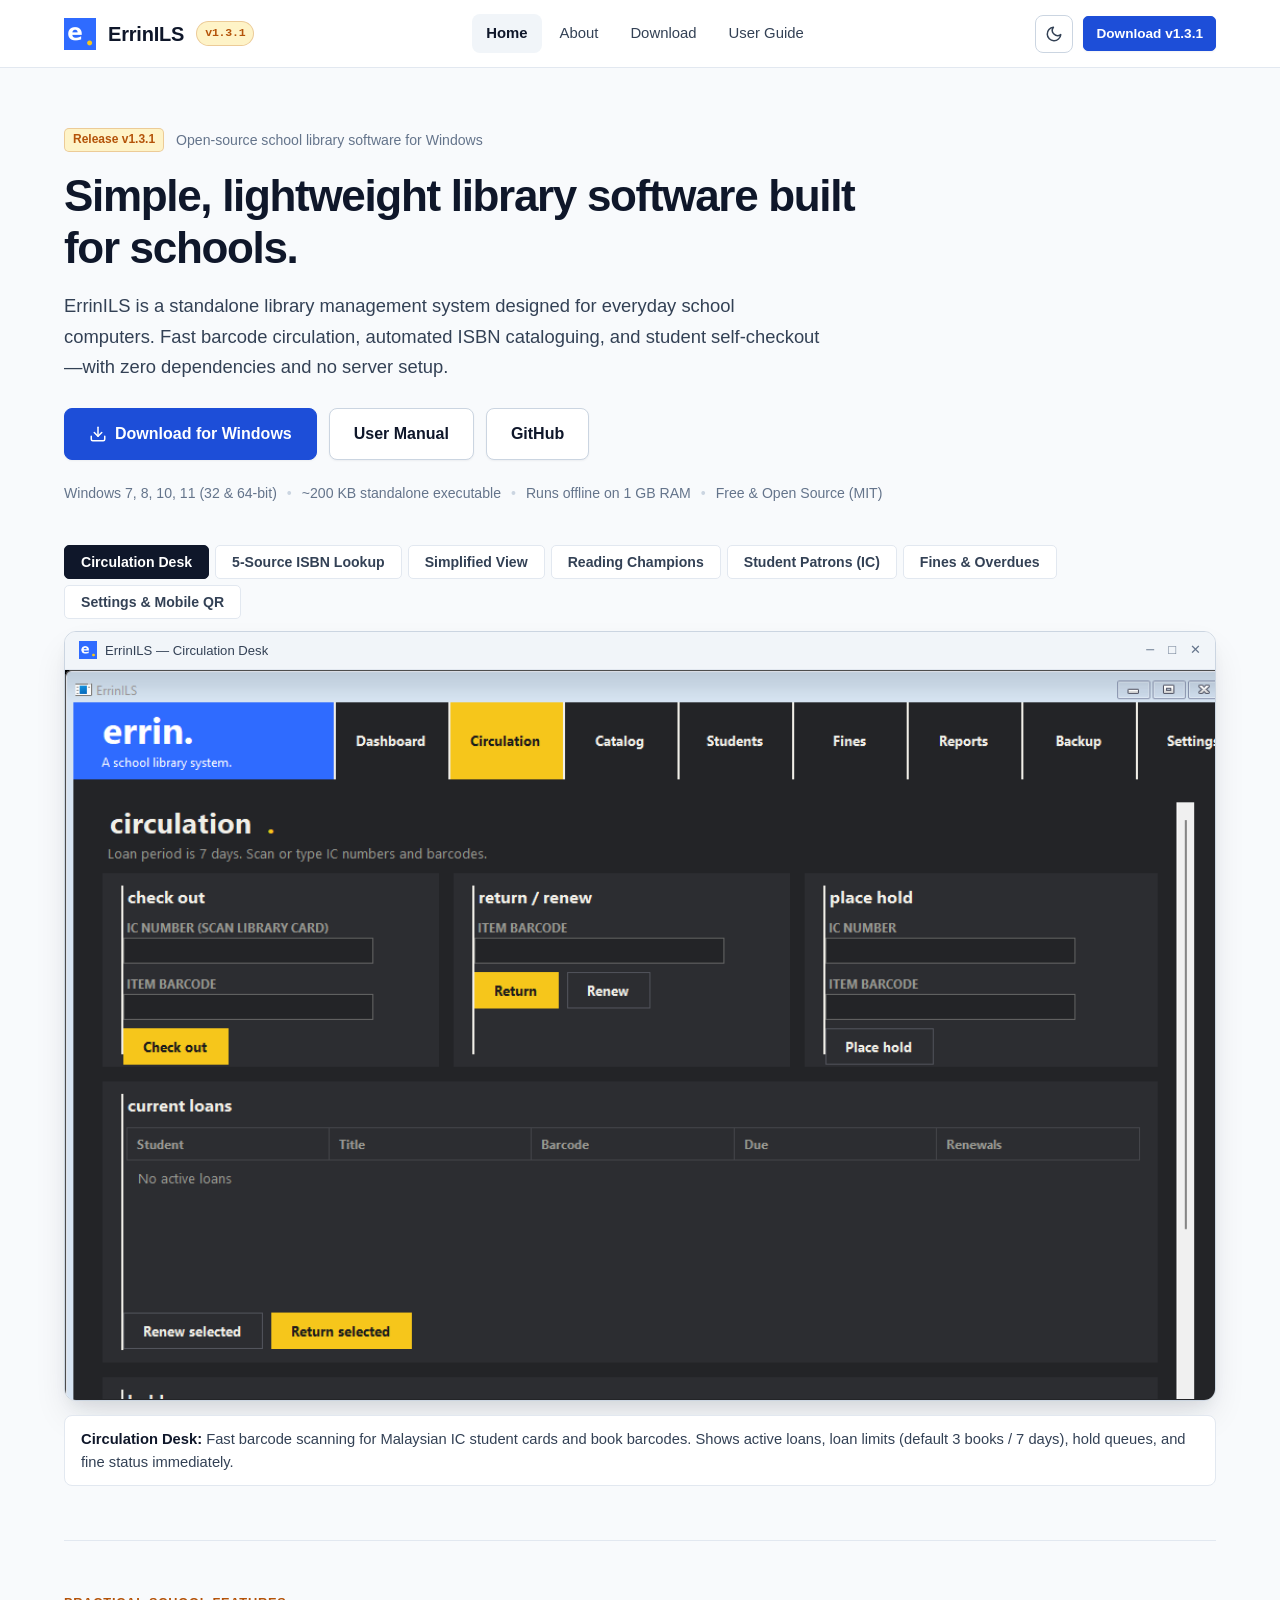
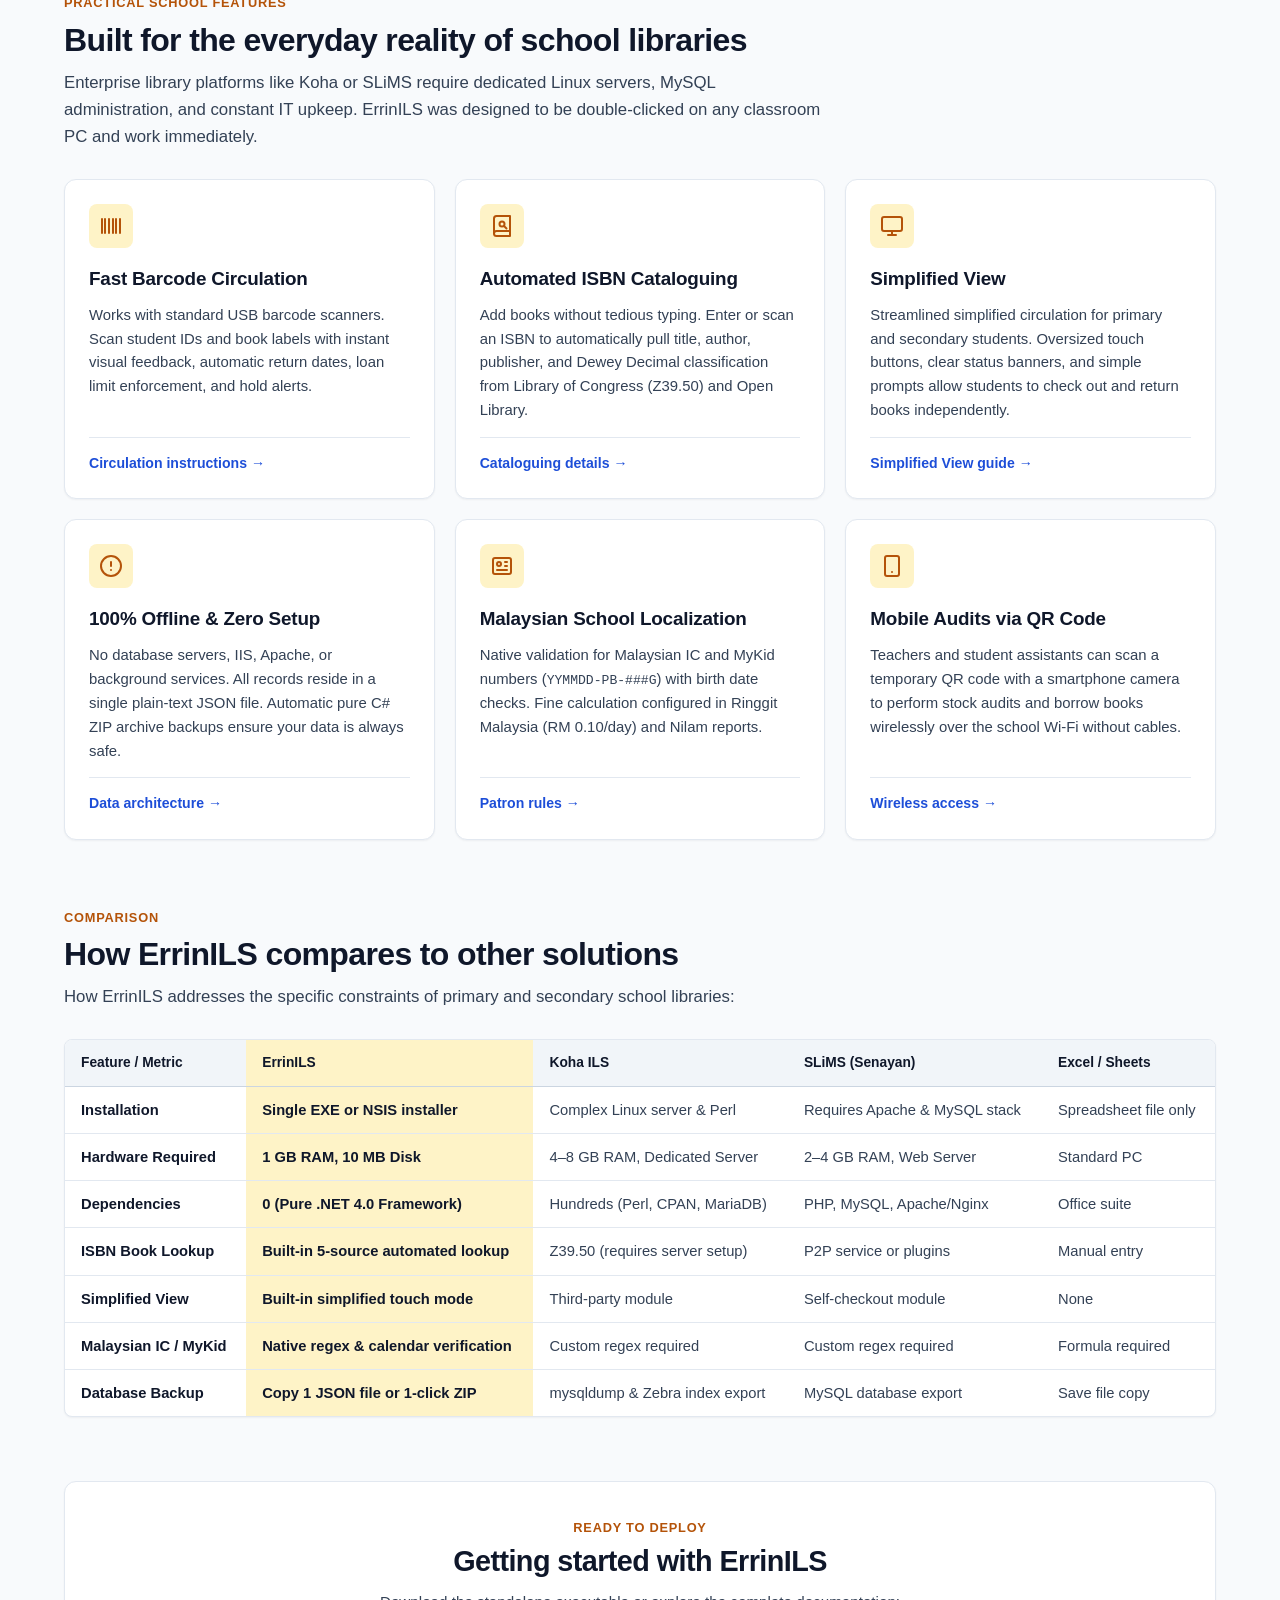
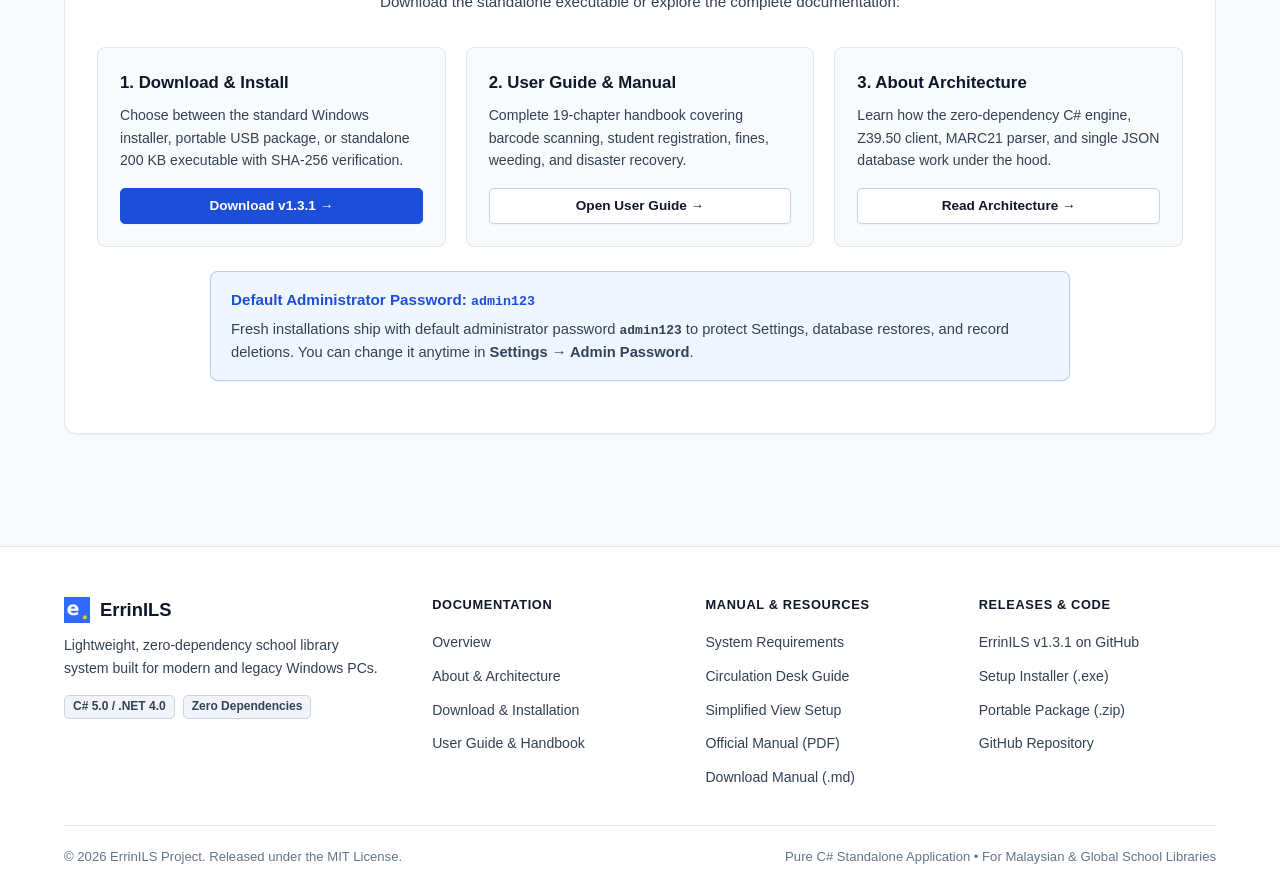
==== docs/index.html @ d239931b "fix: audit documentation inaccuracies, remove hallucinated shortcuts and audio, fix scanner navigati" ====
<!DOCTYPE html>
<html lang="en">

<head>
  <meta charset="UTF-8">
  <meta name="viewport" content="width=device-width, initial-scale=1.0">
  <title>ErrinILS - Lightweight School Library Management System for Windows</title>
  <meta name="description"
    content="Standalone, zero-dependency school library system (ILS) for Windows. Fast barcode circulation, automated 5-source ISBN cataloguing, Simplified View, and offline JSON database.">
  <link rel="icon" type="image/png" href="assets/icon.png">
  <link rel="stylesheet" href="styles.css">
  <script>
    (function () {
      var theme = localStorage.getItem('errin_theme');
      if (!theme) {
        theme = window.matchMedia && window.matchMedia('(prefers-color-scheme: dark)').matches ? 'dark' : 'light';
      }
      document.documentElement.setAttribute('data-theme', theme);
    })();
  </script>
</head>

<body>

  <!-- Site Header -->
  <header class="site-header">
    <div class="header-container">
      <a href="index.html" class="brand-link">
        <img src="assets/icon.png" alt="ErrinILS Logo" class="brand-icon">
        <span>ErrinILS</span>
        <span class="brand-badge">v1.3.1</span>
      </a>

      <button class="mobile-menu-btn" aria-label="Toggle navigation" aria-expanded="false">☰</button>

      <nav class="main-nav">
        <a href="index.html" class="nav-link active">Home</a>
        <a href="about.html" class="nav-link">About</a>
        <a href="download.html" class="nav-link">Download</a>
        <a href="guide.html" class="nav-link">User Guide</a>
      </nav>

      <div class="nav-actions">
        <button class="theme-toggle-btn" aria-label="Toggle theme" title="Toggle theme"></button>
        <a href="download.html" class="btn btn-primary btn-sm">Download v1.3.1</a>
      </div>
    </div>
  </header>

  <!-- Main Content Container -->
  <main class="page-container">

    <!-- Hero Section -->
    <section class="hero">
      <div class="hero-container">

        <div class="hero-badge-row">
          <span class="badge badge-gold">Release v1.3.1</span>
          <span class="hero-tagline">Open-source school library software for Windows</span>
        </div>

        <h1 class="hero-title">
          Simple, lightweight library software built for schools.
        </h1>

        <p class="hero-lead">
          ErrinILS is a standalone library management system designed for everyday school computers. Fast barcode
          circulation, automated ISBN cataloguing, and student self-checkout—with zero dependencies and no server setup.
        </p>

        <div class="hero-actions">
          <a href="download.html" class="btn btn-primary btn-lg">
            <svg width="18" height="18" viewBox="0 0 24 24" fill="none" stroke="currentColor" stroke-width="2"
              stroke-linecap="round" stroke-linejoin="round">
              <path d="M21 15v4a2 2 0 0 1-2 2H5a2 2 0 0 1-2-2v-4"></path>
              <polyline points="7 10 12 15 17 10"></polyline>
              <line x1="12" y1="15" x2="12" y2="3"></line>
            </svg>
            Download for Windows
          </a>
          <a href="guide.html" class="btn btn-secondary btn-lg">
            User Manual
          </a>
          <a href="https://github.com/RZSY/ErrinILS" class="btn btn-secondary btn-lg" target="_blank" rel="noopener">
            GitHub
          </a>
        </div>

        <div class="hero-specs-row">
          <span>Windows 7, 8, 10, 11 (32 &amp; 64-bit)</span>
          <span class="dot-sep">•</span>
          <span>~200 KB standalone executable</span>
          <span class="dot-sep">•</span>
          <span>Runs offline on 1 GB RAM</span>
          <span class="dot-sep">•</span>
          <span>Free &amp; Open Source (MIT)</span>
        </div>

        <!-- Real Application Showcase -->
        <div class="app-showcase">
          <div class="showcase-tabs" role="tablist">
            <button class="showcase-tab active" data-shot="circulation" role="tab" aria-selected="true">Circulation
              Desk</button>
            <button class="showcase-tab" data-shot="catalog" role="tab" aria-selected="false">5-Source ISBN
              Lookup</button>
            <button class="showcase-tab" data-shot="simple" role="tab" aria-selected="false">Simplified View</button>
            <button class="showcase-tab" data-shot="reports" role="tab" aria-selected="false">Reading Champions</button>
            <button class="showcase-tab" data-shot="students" role="tab" aria-selected="false">Student Patrons
              (IC)</button>
            <button class="showcase-tab" data-shot="fines" role="tab" aria-selected="false">Fines &amp;
              Overdues</button>
            <button class="showcase-tab" data-shot="settings" role="tab" aria-selected="false">Settings &amp; Mobile
              QR</button>
          </div>

          <div class="window-frame">
            <div class="window-titlebar">
              <div class="window-titlebar-left">
                <img src="assets/icon.png" alt="ErrinILS" class="window-app-icon">
                <span class="window-title-text" id="window-title-text">ErrinILS — Circulation Desk</span>
              </div>
              <div class="window-controls">
                <span class="win-btn win-min">─</span>
                <span class="win-btn win-max">□</span>
                <span class="win-btn win-close">✕</span>
              </div>
            </div>
            <div class="window-screen">
              <img src="assets/screenshot-circulation.png" alt="ErrinILS Circulation Screen" id="showcase-image"
                class="showcase-img">
            </div>
          </div>

          <div class="showcase-caption" id="showcase-caption">
            <strong>Circulation Desk:</strong> Fast barcode scanning for Malaysian IC student cards and book barcodes.
            Shows active loans, loan limits (default 3 books / 7 days), hold queues, and fine status immediately.
          </div>
        </div>

      </div>
    </section>

    <!-- Core Features Section -->
    <section class="section">
      <div class="section-header">
        <span class="section-eyebrow">Practical School Features</span>
        <h2 class="section-title">Built for the everyday reality of school libraries</h2>
        <p class="section-subtitle">
          Enterprise library platforms like Koha or SLiMS require dedicated Linux servers, MySQL administration, and
          constant IT upkeep. ErrinILS was designed to be double-clicked on any classroom PC and work immediately.
        </p>
      </div>

      <div class="grid-3">
        <!-- Feature 1 -->
        <div class="card">
          <div class="card-icon">
            <svg viewBox="0 0 24 24" fill="none" stroke="currentColor" stroke-width="2" stroke-linecap="round"
              stroke-linejoin="round">
              <path d="M3 5v14M6 5v14M10 5v14M14 5v14M17 5v14M21 5v14"></path>
            </svg>
          </div>
          <h3 class="card-title">Fast Barcode Circulation</h3>
          <p class="card-text">
            Works with standard USB barcode scanners. Scan student IDs and book labels with instant visual feedback,
            automatic return dates, loan limit enforcement, and hold alerts.
          </p>
          <div class="card-footer">
            <a href="guide.html#ch7" class="card-link">Circulation instructions →</a>
          </div>
        </div>

        <!-- Feature 2 -->
        <div class="card">
          <div class="card-icon">
            <svg viewBox="0 0 24 24" fill="none" stroke="currentColor" stroke-width="2" stroke-linecap="round"
              stroke-linejoin="round">
              <path d="M4 19.5A2.5 2.5 0 0 1 6.5 17H20"></path>
              <path d="M6.5 2H20v20H6.5A2.5 2.5 0 0 1 4 19.5v-15A2.5 2.5 0 0 1 6.5 2z"></path>
              <circle cx="12" cy="10" r="2.5"></circle>
              <line x1="14" y1="12" x2="16.5" y2="14.5"></line>
            </svg>
          </div>
          <h3 class="card-title">Automated ISBN Cataloguing</h3>
          <p class="card-text">
            Add books without tedious typing. Enter or scan an ISBN to automatically pull title, author, publisher, and
            Dewey Decimal classification from Library of Congress (Z39.50) and Open Library.
          </p>
          <div class="card-footer">
            <a href="about.html#catalog" class="card-link">Cataloguing details →</a>
          </div>
        </div>

        <!-- Feature 3 -->
        <div class="card">
          <div class="card-icon">
            <svg viewBox="0 0 24 24" fill="none" stroke="currentColor" stroke-width="2" stroke-linecap="round"
              stroke-linejoin="round">
              <rect x="2" y="3" width="20" height="14" rx="2" ry="2"></rect>
              <line x1="8" y1="21" x2="16" y2="21"></line>
              <line x1="12" y1="17" x2="12" y2="21"></line>
            </svg>
          </div>
          <h3 class="card-title">Simplified View</h3>
          <p class="card-text">
            Streamlined simplified circulation for primary and secondary students. Oversized touch buttons, clear status banners, and
            simple prompts allow students to check out and return books independently.
          </p>
          <div class="card-footer">
            <a href="guide.html#ch8" class="card-link">Simplified View guide →</a>
          </div>
        </div>

        <!-- Feature 4 -->
        <div class="card">
          <div class="card-icon">
            <svg viewBox="0 0 24 24" fill="none" stroke="currentColor" stroke-width="2" stroke-linecap="round"
              stroke-linejoin="round">
              <circle cx="12" cy="12" r="10"></circle>
              <line x1="12" y1="8" x2="12" y2="12"></line>
              <line x1="12" y1="16" x2="12.01" y2="16"></line>
            </svg>
          </div>
          <h3 class="card-title">100% Offline &amp; Zero Setup</h3>
          <p class="card-text">
            No database servers, IIS, Apache, or background services. All records reside in a single plain-text JSON
            file. Automatic pure C# ZIP archive backups ensure your data is always safe.
          </p>
          <div class="card-footer">
            <a href="about.html#persistence" class="card-link">Data architecture →</a>
          </div>
        </div>

        <!-- Feature 5 -->
        <div class="card">
          <div class="card-icon">
            <svg viewBox="0 0 24 24" fill="none" stroke="currentColor" stroke-width="2" stroke-linecap="round"
              stroke-linejoin="round">
              <rect x="3" y="4" width="18" height="16" rx="2"></rect>
              <circle cx="9" cy="10" r="2"></circle>
              <line x1="15" y1="8" x2="17" y2="8"></line>
              <line x1="15" y1="12" x2="17" y2="12"></line>
              <line x1="7" y1="16" x2="17" y2="16"></line>
            </svg>
          </div>
          <h3 class="card-title">Malaysian School Localization</h3>
          <p class="card-text">
            Native validation for Malaysian IC and MyKid numbers (<code>YYMMDD-PB-###G</code>) with birth date checks.
            Fine calculation configured in Ringgit Malaysia (RM 0.10/day) and Nilam reports.
          </p>
          <div class="card-footer">
            <a href="guide.html#ch10" class="card-link">Patron rules →</a>
          </div>
        </div>

        <!-- Feature 6 -->
        <div class="card">
          <div class="card-icon">
            <svg viewBox="0 0 24 24" fill="none" stroke="currentColor" stroke-width="2" stroke-linecap="round"
              stroke-linejoin="round">
              <rect x="5" y="2" width="14" height="20" rx="2" ry="2"></rect>
              <line x1="12" y1="18" x2="12.01" y2="18"></line>
            </svg>
          </div>
          <h3 class="card-title">Mobile Audits via QR Code</h3>
          <p class="card-text">
            Teachers and student assistants can scan a temporary QR code with a smartphone camera to perform stock
            audits and borrow books wirelessly over the school Wi-Fi without cables.
          </p>
          <div class="card-footer">
            <a href="about.html#remote" class="card-link">Wireless access →</a>
          </div>
        </div>
      </div>
    </section>

    <!-- Comparison Table Section -->
    <section class="section">
      <div class="section-header">
        <span class="section-eyebrow">Comparison</span>
        <h2 class="section-title">How ErrinILS compares to other solutions</h2>
        <p class="section-subtitle">
          How ErrinILS addresses the specific constraints of primary and secondary school libraries:
        </p>
      </div>

      <div class="table-container">
        <table class="data-table">
          <thead>
            <tr>
              <th>Feature / Metric</th>
              <th class="highlight">ErrinILS</th>
              <th>Koha ILS</th>
              <th>SLiMS (Senayan)</th>
              <th>Excel / Sheets</th>
            </tr>
          </thead>
          <tbody>
            <tr>
              <td><strong>Installation</strong></td>
              <td class="highlight">Single EXE or NSIS installer</td>
              <td>Complex Linux server &amp; Perl</td>
              <td>Requires Apache &amp; MySQL stack</td>
              <td>Spreadsheet file only</td>
            </tr>
            <tr>
              <td><strong>Hardware Required</strong></td>
              <td class="highlight">1 GB RAM, 10 MB Disk</td>
              <td>4–8 GB RAM, Dedicated Server</td>
              <td>2–4 GB RAM, Web Server</td>
              <td>Standard PC</td>
            </tr>
            <tr>
              <td><strong>Dependencies</strong></td>
              <td class="highlight">0 (Pure .NET 4.0 Framework)</td>
              <td>Hundreds (Perl, CPAN, MariaDB)</td>
              <td>PHP, MySQL, Apache/Nginx</td>
              <td>Office suite</td>
            </tr>
            <tr>
              <td><strong>ISBN Book Lookup</strong></td>
              <td class="highlight">Built-in 5-source automated lookup</td>
              <td>Z39.50 (requires server setup)</td>
              <td>P2P service or plugins</td>
              <td>Manual entry</td>
            </tr>
            <tr>
              <td><strong>Simplified View</strong></td>
              <td class="highlight">Built-in simplified touch mode</td>
              <td>Third-party module</td>
              <td>Self-checkout module</td>
              <td>None</td>
            </tr>
            <tr>
              <td><strong>Malaysian IC / MyKid</strong></td>
              <td class="highlight">Native regex &amp; calendar verification</td>
              <td>Custom regex required</td>
              <td>Custom regex required</td>
              <td>Formula required</td>
            </tr>
            <tr>
              <td><strong>Database Backup</strong></td>
              <td class="highlight">Copy 1 JSON file or 1-click ZIP</td>
              <td>mysqldump &amp; Zebra index export</td>
              <td>MySQL database export</td>
              <td>Save file copy</td>
            </tr>
          </tbody>
        </table>
      </div>
    </section>

    <!-- Getting Started Section -->
    <section class="section info-banner">
      <div style="text-align: center; max-width: 680px; margin: 0 auto 32px auto;">
        <span class="section-eyebrow">Ready to Deploy</span>
        <h2 class="section-title" style="font-size: 1.8rem;">Getting started with ErrinILS</h2>
        <p style="color: var(--text-muted); font-size: 0.95rem;">
          Download the standalone executable or explore the complete documentation:
        </p>
      </div>

      <div class="grid-3">
        <div
          style="background-color: var(--bg-primary); border: 1px solid var(--border-subtle); border-radius: var(--radius-md); padding: 22px;">
          <h4 style="color: var(--text-main); font-size: 1.05rem; margin-bottom: 8px;">1. Download &amp; Install</h4>
          <p style="color: var(--text-muted); font-size: 0.88rem; margin-bottom: 16px;">
            Choose between the standard Windows installer, portable USB package, or standalone 200 KB executable with
            SHA-256 verification.
          </p>
          <a href="download.html" class="btn btn-primary btn-sm" style="width: 100%;">Download v1.3.1 →</a>
        </div>

        <div
          style="background-color: var(--bg-primary); border: 1px solid var(--border-subtle); border-radius: var(--radius-md); padding: 22px;">
          <h4 style="color: var(--text-main); font-size: 1.05rem; margin-bottom: 8px;">2. User Guide &amp; Manual</h4>
          <p style="color: var(--text-muted); font-size: 0.88rem; margin-bottom: 16px;">
            Complete 19-chapter handbook covering barcode scanning, student registration, fines, weeding, and disaster
            recovery.
          </p>
          <a href="guide.html" class="btn btn-secondary btn-sm" style="width: 100%;">Open User Guide →</a>
        </div>

        <div
          style="background-color: var(--bg-primary); border: 1px solid var(--border-subtle); border-radius: var(--radius-md); padding: 22px;">
          <h4 style="color: var(--text-main); font-size: 1.05rem; margin-bottom: 8px;">3. About Architecture</h4>
          <p style="color: var(--text-muted); font-size: 0.88rem; margin-bottom: 16px;">
            Learn how the zero-dependency C# engine, Z39.50 client, MARC21 parser, and single JSON database work under
            the hood.
          </p>
          <a href="about.html" class="btn btn-secondary btn-sm" style="width: 100%;">Read Architecture →</a>
        </div>
      </div>

      <div class="callout callout-note"
        style="margin-top: 24px; max-width: 860px; margin-left: auto; margin-right: auto; text-align: left;">
        <div class="callout-header">
          <span>Default Administrator Password: <code>admin123</code></span>
        </div>
        <p>
          Fresh installations ship with default administrator password <strong><code>admin123</code></strong> to protect
          Settings, database restores, and record deletions. You can change it anytime in <strong>Settings → Admin
            Password</strong>.
        </p>
      </div>
    </section>

  </main>

  <!-- Site Footer -->
  <footer class="site-footer">
    <div class="footer-container">
      <div class="footer-top">
        <div>
          <div class="footer-brand-title">
            <img src="assets/icon.png" alt="ErrinILS Icon" style="width: 26px; height: 26px;">
            <span>ErrinILS</span>
          </div>
          <p class="footer-brand-desc">
            Lightweight, zero-dependency school library system built for modern and legacy Windows PCs.
          </p>
          <div class="footer-badges">
            <span class="badge badge-subtle">C# 5.0 / .NET 4.0</span>
            <span class="badge badge-subtle">Zero Dependencies</span>
          </div>
        </div>

        <div>
          <div class="footer-col-title">Documentation</div>
          <ul class="footer-links">
            <li><a href="index.html">Overview</a></li>
            <li><a href="about.html">About &amp; Architecture</a></li>
            <li><a href="download.html">Download &amp; Installation</a></li>
            <li><a href="guide.html">User Guide &amp; Handbook</a></li>
          </ul>
        </div>

        <div>
          <div class="footer-col-title">Manual &amp; Resources</div>
          <ul class="footer-links">
            <li><a href="download.html#requirements">System Requirements</a></li>
            <li><a href="guide.html#ch7">Circulation Desk Guide</a></li>
            <li><a href="guide.html#ch8">Simplified View Setup</a></li>
            <li><a href="assets/ErrinILS-User-Guide.pdf" download="ErrinILS-User-Guide-v1.3.1.pdf">Official Manual
                (PDF)</a></li>
            <li><a href="assets/ErrinILS-User-Guide.md" download>Download Manual (.md)</a></li>
          </ul>
        </div>

        <div>
          <div class="footer-col-title">Releases &amp; Code</div>
          <ul class="footer-links">
            <li><a href="https://github.com/RZSY/ErrinILS/releases/tag/v1.3.1" target="_blank" rel="noopener">ErrinILS
                v1.3.1 on GitHub</a></li>
            <li><a href="https://github.com/RZSY/ErrinILS/releases/download/v1.3.1/ErrinILS-Setup-1.3.1.exe">Setup
                Installer (.exe)</a></li>
            <li><a href="https://github.com/RZSY/ErrinILS/releases/download/v1.3.1/ErrinILS-Windows.zip">Portable
                Package (.zip)</a></li>
            <li><a href="https://github.com/RZSY/ErrinILS" target="_blank" rel="noopener">GitHub Repository</a></li>
          </ul>
        </div>
      </div>

      <div class="footer-bottom">
        <div>&copy; 2026 ErrinILS Project. Released under the MIT License.</div>
        <div style="font-size: 0.82rem; color: var(--text-dim);">
          Pure C# Standalone Application • For Malaysian &amp; Global School Libraries
        </div>
      </div>
    </div>
  </footer>

  <script src="script.js"></script>
</body>

</html>
---- docs/styles.css ----
/* ===================================================================
   ErrinILS - Universal Stylesheet
   Designed for clarity, legibility, and honest software presentation.
   Supports crisp Light mode (default) and refined Dark mode.
   =================================================================== */

:root, [data-theme="light"] {
  --bg-primary: #f8fafc;
  --bg-surface: #ffffff;
  --bg-surface-elevated: #f1f5f9;
  --bg-surface-hover: #e2e8f0;
  --border-subtle: #e2e8f0;
  --border-strong: #cbd5e1;
  --border-accent: #b45309;

  --accent-gold: #b45309;
  --accent-gold-hover: #92400e;
  --accent-gold-dim: #fef3c7;
  --accent-blue: #1d4ed8;
  --accent-blue-hover: #1e40af;
  --accent-blue-dim: #eff6ff;
  --accent-green: #047857;
  --accent-green-dim: #ecfdf5;
  --accent-red: #b91c1c;
  --accent-red-dim: #fef2f2;

  --text-main: #0f172a;
  --text-muted: #334155;
  --text-dim: #64748b;
  --text-inverted: #ffffff;

  --font-sans: -apple-system, BlinkMacSystemFont, "Segoe UI", Roboto, "Helvetica Neue", Arial, sans-serif;
  --font-mono: "Cascadia Code", "Fira Code", Consolas, "Courier New", monospace;

  --max-width: 1200px;
  --header-height: 68px;

  --radius-xs: 3px;
  --radius-sm: 5px;
  --radius-md: 8px;
  --radius-lg: 12px;
  --radius-full: 9999px;

  --shadow-sm: 0 1px 2px 0 rgba(15, 23, 42, 0.05);
  --shadow-md: 0 4px 6px -1px rgba(15, 23, 42, 0.07), 0 2px 4px -2px rgba(15, 23, 42, 0.05);
  --shadow-lg: 0 10px 15px -3px rgba(15, 23, 42, 0.08), 0 4px 6px -4px rgba(15, 23, 42, 0.04);
  --shadow-window: 0 18px 36px -6px rgba(15, 23, 42, 0.12), 0 8px 16px -6px rgba(15, 23, 42, 0.08);

  --header-bg: rgba(255, 255, 255, 0.92);
}

[data-theme="dark"] {
  --bg-primary: #0b0f17;
  --bg-surface: #131b26;
  --bg-surface-elevated: #1a2433;
  --bg-surface-hover: #222f42;
  --border-subtle: #202b3b;
  --border-strong: #33435c;
  --border-accent: #f59e0b;

  --accent-gold: #f59e0b;
  --accent-gold-hover: #fbbf24;
  --accent-gold-dim: rgba(245, 158, 11, 0.14);
  --accent-blue: #3b82f6;
  --accent-blue-hover: #60a5fa;
  --accent-blue-dim: rgba(59, 130, 246, 0.14);
  --accent-green: #10b981;
  --accent-green-dim: rgba(16, 185, 129, 0.14);
  --accent-red: #ef4444;
  --accent-red-dim: rgba(239, 68, 68, 0.14);

  --text-main: #f1f5f9;
  --text-muted: #94a3b8;
  --text-dim: #64748b;
  --text-inverted: #0b0f17;

  --shadow-sm: 0 1px 2px 0 rgba(0, 0, 0, 0.4);
  --shadow-md: 0 4px 6px -1px rgba(0, 0, 0, 0.45);
  --shadow-lg: 0 10px 15px -3px rgba(0, 0, 0, 0.55);
  --shadow-window: 0 20px 40px -10px rgba(0, 0, 0, 0.7);

  --header-bg: rgba(19, 27, 38, 0.92);
}

*, *::before, *::after {
  box-sizing: border-box;
  margin: 0;
  padding: 0;
}

html {
  font-size: 16px;
  scroll-behavior: smooth;
  background-color: var(--bg-primary);
  color: var(--text-main);
  font-family: var(--font-sans);
  line-height: 1.6;
  -webkit-font-smoothing: antialiased;
  -moz-osx-font-smoothing: grayscale;
}

body {
  min-height: 100vh;
  display: flex;
  flex-direction: column;
  background-color: var(--bg-primary);
  color: var(--text-main);
  overflow-x: hidden;
  transition: background-color 0.2s ease, color 0.2s ease;
}

a {
  color: var(--accent-blue);
  text-decoration: none;
  transition: color 0.15s ease;
}

a:hover {
  color: var(--accent-blue-hover);
  text-decoration: underline;
}

img {
  max-width: 100%;
  height: auto;
  display: block;
}

code, pre {
  font-family: var(--font-mono);
  font-size: 0.88em;
}

/* -------------------------------------------------------------------
   Site Header & Navigation
   ------------------------------------------------------------------- */
.site-header {
  position: sticky;
  top: 0;
  z-index: 1000;
  height: var(--header-height);
  background-color: var(--header-bg);
  backdrop-filter: blur(10px);
  -webkit-backdrop-filter: blur(10px);
  border-bottom: 1px solid var(--border-subtle);
  transition: background-color 0.2s ease, border-color 0.2s ease;
}

.header-container {
  max-width: var(--max-width);
  height: 100%;
  margin: 0 auto;
  padding: 0 24px;
  display: flex;
  align-items: center;
  justify-content: space-between;
}

.brand-link {
  display: flex;
  align-items: center;
  gap: 12px;
  color: var(--text-main);
  font-weight: 700;
  font-size: 1.25rem;
  letter-spacing: -0.01em;
  text-decoration: none;
}
.brand-link:hover {
  text-decoration: none;
  color: var(--text-main);
}

.brand-icon {
  width: 32px;
  height: 32px;
  object-fit: contain;
}

.brand-badge {
  font-size: 0.72rem;
  font-family: var(--font-mono);
  font-weight: 600;
  background-color: var(--accent-gold-dim);
  color: var(--accent-gold);
  border: 1px solid rgba(180, 83, 9, 0.25);
  padding: 2px 8px;
  border-radius: var(--radius-full);
}

[data-theme="dark"] .brand-badge {
  border-color: rgba(245, 158, 11, 0.35);
}

.main-nav {
  display: flex;
  align-items: center;
  gap: 4px;
}

.nav-link {
  color: var(--text-muted);
  font-size: 0.93rem;
  font-weight: 500;
  padding: 8px 14px;
  border-radius: var(--radius-md);
  transition: all 0.15s ease;
  text-decoration: none;
}

.nav-link:hover {
  color: var(--text-main);
  background-color: var(--bg-surface-elevated);
  text-decoration: none;
}

.nav-link.active {
  color: var(--text-main);
  background-color: var(--bg-surface-elevated);
  font-weight: 600;
}

.nav-actions {
  display: flex;
  align-items: center;
  gap: 10px;
}

/* Theme Toggle Button */
.theme-toggle-btn {
  display: inline-flex;
  align-items: center;
  justify-content: center;
  width: 38px;
  height: 38px;
  border-radius: var(--radius-md);
  background-color: var(--bg-surface);
  border: 1px solid var(--border-strong);
  color: var(--text-muted);
  cursor: pointer;
  transition: all 0.15s ease;
}

.theme-toggle-btn:hover {
  color: var(--text-main);
  background-color: var(--bg-surface-elevated);
  border-color: var(--text-muted);
}

.mobile-menu-btn {
  display: none;
  background: var(--bg-surface);
  border: 1px solid var(--border-strong);
  border-radius: var(--radius-md);
  color: var(--text-main);
  padding: 6px 12px;
  font-size: 1.2rem;
  cursor: pointer;
}

/* -------------------------------------------------------------------
   Buttons & Badges
   ------------------------------------------------------------------- */
.btn {
  display: inline-flex;
  align-items: center;
  justify-content: center;
  gap: 8px;
  padding: 9px 18px;
  font-size: 0.93rem;
  font-weight: 600;
  cursor: pointer;
  border-radius: var(--radius-md);
  border: 1px solid transparent;
  text-decoration: none;
  transition: all 0.15s ease;
  white-space: nowrap;
  font-family: inherit;
}

.btn:active {
  transform: translateY(1px);
}

.btn-primary {
  background-color: var(--accent-blue);
  color: #ffffff;
  border-color: var(--accent-blue);
  box-shadow: var(--shadow-sm);
}

.btn-primary:hover {
  background-color: var(--accent-blue-hover);
  border-color: var(--accent-blue-hover);
  color: #ffffff;
  text-decoration: none;
  box-shadow: var(--shadow-md);
}

.btn-secondary {
  background-color: var(--bg-surface);
  color: var(--text-main);
  border-color: var(--border-strong);
  box-shadow: var(--shadow-sm);
}

.btn-secondary:hover {
  background-color: var(--bg-surface-elevated);
  color: var(--text-main);
  border-color: var(--text-muted);
  text-decoration: none;
}

.btn-gold {
  background-color: var(--accent-gold);
  color: #ffffff;
  border-color: var(--accent-gold);
}
.btn-gold:hover {
  background-color: var(--accent-gold-hover);
  border-color: var(--accent-gold-hover);
  color: #ffffff;
  text-decoration: none;
}

.btn-blue {
  background-color: var(--accent-blue);
  color: #ffffff;
  border-color: var(--accent-blue);
}
.btn-blue:hover {
  background-color: var(--accent-blue-hover);
  border-color: var(--accent-blue-hover);
  color: #ffffff;
  text-decoration: none;
}

.btn-sm {
  padding: 6px 12px;
  font-size: 0.85rem;
  border-radius: var(--radius-sm);
}

.btn-lg {
  padding: 12px 24px;
  font-size: 1rem;
  border-radius: var(--radius-md);
}

.badge {
  display: inline-flex;
  align-items: center;
  gap: 4px;
  padding: 3px 8px;
  font-size: 0.75rem;
  font-weight: 600;
  border-radius: var(--radius-sm);
  background-color: var(--bg-surface-elevated);
  color: var(--text-muted);
  border: 1px solid var(--border-subtle);
  line-height: 1.3;
}

.badge-gold {
  background-color: var(--accent-gold-dim);
  border-color: rgba(180, 83, 9, 0.25);
  color: var(--accent-gold);
}

.badge-blue {
  background-color: var(--accent-blue-dim);
  border-color: rgba(29, 78, 216, 0.25);
  color: var(--accent-blue);
}

.badge-green {
  background-color: var(--accent-green-dim);
  border-color: rgba(4, 120, 87, 0.25);
  color: var(--accent-green);
}

.badge-red {
  background-color: var(--accent-red-dim);
  border-color: rgba(185, 28, 28, 0.25);
  color: var(--accent-red);
}

.badge-subtle {
  background-color: var(--bg-surface-elevated);
  border-color: var(--border-strong);
  color: var(--text-muted);
}

/* -------------------------------------------------------------------
   Layout Containers
   ------------------------------------------------------------------- */
.page-container {
  flex: 1;
  max-width: var(--max-width);
  width: 100%;
  margin: 0 auto;
  padding: 36px 24px 72px 24px;
}

.section {
  margin-bottom: 64px;
}

.section-header {
  margin-bottom: 28px;
}

.section-eyebrow {
  display: inline-block;
  font-size: 0.8rem;
  font-weight: 700;
  text-transform: uppercase;
  color: var(--accent-gold);
  letter-spacing: 0.06em;
  margin-bottom: 6px;
}

.section-title {
  font-size: 2rem;
  font-weight: 750;
  color: var(--text-main);
  letter-spacing: -0.02em;
  line-height: 1.25;
  margin-bottom: 10px;
}

.section-subtitle {
  font-size: 1.05rem;
  color: var(--text-muted);
  max-width: 760px;
  line-height: 1.6;
}

/* -------------------------------------------------------------------
   Hero Section
   ------------------------------------------------------------------- */
.hero {
  padding: 24px 0 54px 0;
  border-bottom: 1px solid var(--border-subtle);
  margin-bottom: 48px;
}

.hero-container {
  max-width: 100%;
}

.hero-badge-row {
  display: flex;
  align-items: center;
  gap: 12px;
  margin-bottom: 18px;
}

.hero-tagline {
  font-size: 0.88rem;
  color: var(--text-dim);
  font-weight: 500;
}

.hero-title {
  font-size: 2.75rem;
  line-height: 1.18;
  font-weight: 800;
  letter-spacing: -0.03em;
  color: var(--text-main);
  max-width: 820px;
  margin-bottom: 18px;
}

.hero-lead {
  font-size: 1.15rem;
  line-height: 1.65;
  color: var(--text-muted);
  max-width: 760px;
  margin-bottom: 26px;
}

.hero-actions {
  display: flex;
  flex-wrap: wrap;
  gap: 12px;
  align-items: center;
  margin-bottom: 22px;
}

.hero-specs-row {
  display: flex;
  flex-wrap: wrap;
  align-items: center;
  gap: 10px;
  color: var(--text-dim);
  font-size: 0.88rem;
  margin-bottom: 40px;
}

.dot-sep {
  color: var(--border-strong);
}

/* -------------------------------------------------------------------
   Interactive Screenshot Showcase (Windows App Style)
   ------------------------------------------------------------------- */
.app-showcase {
  margin-top: 24px;
}

.showcase-tabs {
  display: flex;
  flex-wrap: wrap;
  gap: 6px;
  margin-bottom: 12px;
}

.showcase-tab {
  background: var(--bg-surface);
  border: 1px solid var(--border-subtle);
  color: var(--text-muted);
  padding: 8px 16px;
  font-size: 0.88rem;
  font-weight: 600;
  border-radius: var(--radius-sm);
  cursor: pointer;
  transition: all 0.15s ease;
  font-family: inherit;
}

.showcase-tab:hover {
  background-color: var(--bg-surface-elevated);
  color: var(--text-main);
  border-color: var(--border-strong);
}

.showcase-tab.active {
  background-color: var(--text-main);
  color: var(--bg-surface);
  border-color: var(--text-main);
}

[data-theme="dark"] .showcase-tab.active {
  background-color: var(--accent-gold);
  color: var(--text-inverted);
  border-color: var(--accent-gold);
}

.window-frame {
  background-color: var(--bg-surface);
  border: 1px solid var(--border-strong);
  border-radius: var(--radius-lg);
  box-shadow: var(--shadow-window);
  overflow: hidden;
  transition: box-shadow 0.2s ease;
}

.window-titlebar {
  height: 38px;
  background-color: var(--bg-surface-elevated);
  border-bottom: 1px solid var(--border-subtle);
  display: flex;
  align-items: center;
  justify-content: space-between;
  padding: 0 14px;
  user-select: none;
}

.window-titlebar-left {
  display: flex;
  align-items: center;
  gap: 8px;
  font-size: 0.82rem;
  color: var(--text-muted);
  font-weight: 500;
  overflow: hidden;
  text-overflow: ellipsis;
  white-space: nowrap;
}

.window-app-icon {
  width: 18px;
  height: 18px;
  object-fit: contain;
}

.window-controls {
  display: flex;
  align-items: center;
  gap: 14px;
  font-family: monospace;
  font-size: 0.82rem;
  color: var(--text-dim);
}

.win-btn {
  display: inline-block;
  line-height: 1;
}

.window-screen {
  background-color: #1f232b;
  position: relative;
  overflow: hidden;
  display: flex;
  align-items: center;
  justify-content: center;
}

.showcase-img {
  width: 100%;
  height: auto;
  display: block;
  transition: opacity 0.2s ease;
}

.showcase-caption {
  margin-top: 14px;
  padding: 12px 16px;
  background-color: var(--bg-surface);
  border: 1px solid var(--border-subtle);
  border-radius: var(--radius-md);
  font-size: 0.92rem;
  color: var(--text-muted);
  line-height: 1.55;
}

.showcase-caption strong {
  color: var(--text-main);
}

/* -------------------------------------------------------------------
   Feature Cards Grid
   ------------------------------------------------------------------- */
.grid-3 {
  display: grid;
  grid-template-columns: repeat(3, 1fr);
  gap: 20px;
}

.grid-2 {
  display: grid;
  grid-template-columns: repeat(2, 1fr);
  gap: 20px;
}

.grid-4 {
  display: grid;
  grid-template-columns: repeat(4, 1fr);
  gap: 18px;
}

.card {
  background-color: var(--bg-surface);
  border: 1px solid var(--border-subtle);
  border-radius: var(--radius-lg);
  padding: 24px;
  box-shadow: var(--shadow-sm);
  display: flex;
  flex-direction: column;
  transition: transform 0.15s ease, border-color 0.15s ease, box-shadow 0.15s ease;
}

.card:hover {
  border-color: var(--border-strong);
  box-shadow: var(--shadow-md);
  transform: translateY(-2px);
}

.card-icon {
  width: 44px;
  height: 44px;
  border-radius: var(--radius-md);
  background-color: var(--accent-gold-dim);
  color: var(--accent-gold);
  display: flex;
  align-items: center;
  justify-content: center;
  margin-bottom: 16px;
  flex-shrink: 0;
}

.card-icon svg {
  width: 24px;
  height: 24px;
}

.card-title {
  font-size: 1.18rem;
  font-weight: 700;
  margin-bottom: 10px;
  color: var(--text-main);
  letter-spacing: -0.01em;
}

.card-text {
  font-size: 0.93rem;
  color: var(--text-muted);
  line-height: 1.6;
  flex: 1;
  margin-bottom: 14px;
}

.card-footer {
  margin-top: auto;
  padding-top: 14px;
  border-top: 1px solid var(--border-subtle);
  display: flex;
  align-items: center;
  justify-content: space-between;
}

.card-link {
  font-size: 0.88rem;
  font-weight: 600;
  color: var(--accent-blue);
  display: inline-flex;
  align-items: center;
  gap: 4px;
  text-decoration: none;
}

.card-link:hover {
  text-decoration: underline;
  color: var(--accent-blue-hover);
}

/* -------------------------------------------------------------------
   Highlight Banner / Infobox
   ------------------------------------------------------------------- */
.info-banner {
  background-color: var(--bg-surface);
  border: 1px solid var(--border-subtle);
  border-radius: var(--radius-lg);
  padding: 32px;
  margin: 40px 0;
  box-shadow: var(--shadow-sm);
}

/* -------------------------------------------------------------------
   Comparison Table & Tables
   ------------------------------------------------------------------- */
.table-container {
  overflow-x: auto;
  border: 1px solid var(--border-subtle);
  border-radius: var(--radius-md);
  background-color: var(--bg-surface);
  box-shadow: var(--shadow-sm);
  margin: 20px 0;
}

.data-table {
  width: 100%;
  border-collapse: collapse;
  text-align: left;
  font-size: 0.92rem;
}

.data-table th {
  background-color: var(--bg-surface-elevated);
  color: var(--text-main);
  padding: 12px 16px;
  font-weight: 650;
  border-bottom: 1px solid var(--border-strong);
  font-size: 0.86rem;
  white-space: nowrap;
}

.data-table td {
  padding: 12px 16px;
  border-bottom: 1px solid var(--border-subtle);
  color: var(--text-muted);
  line-height: 1.5;
}

.data-table tr:last-child td {
  border-bottom: none;
}

.data-table tr:hover td {
  background-color: var(--bg-surface-elevated);
}

.data-table td strong {
  color: var(--text-main);
}

.data-table .highlight {
  background-color: var(--accent-gold-dim);
  color: var(--text-main);
  font-weight: 600;
}

/* -------------------------------------------------------------------
   Callout Boxes (Alerts)
   ------------------------------------------------------------------- */
.callout {
  padding: 16px 20px;
  margin: 20px 0;
  border-radius: var(--radius-md);
  border: 1px solid var(--border-subtle);
  background-color: var(--bg-surface);
  box-shadow: var(--shadow-sm);
}

.callout-header {
  font-weight: 700;
  font-size: 0.95rem;
  margin-bottom: 6px;
  display: flex;
  align-items: center;
  gap: 8px;
}

.callout p {
  color: var(--text-muted);
  font-size: 0.92rem;
  line-height: 1.55;
  margin-bottom: 8px;
}
.callout p:last-child {
  margin-bottom: 0;
}

.callout-note {
  border-color: rgba(29, 78, 216, 0.25);
  background-color: var(--accent-blue-dim);
}
.callout-note .callout-header {
  color: var(--accent-blue);
}

.callout-tip {
  border-color: rgba(4, 120, 87, 0.25);
  background-color: var(--accent-green-dim);
}
.callout-tip .callout-header {
  color: var(--accent-green);
}

.callout-warning {
  border-color: rgba(180, 83, 9, 0.25);
  background-color: var(--accent-gold-dim);
}
.callout-warning .callout-header {
  color: var(--accent-gold);
}

.callout-important {
  border-color: rgba(185, 28, 28, 0.25);
  background-color: var(--accent-red-dim);
}
.callout-important .callout-header {
  color: var(--accent-red);
}

/* -------------------------------------------------------------------
   Step by Step Guide Elements
   ------------------------------------------------------------------- */
.guide-layout {
  display: grid;
  grid-template-columns: 270px 1fr;
  gap: 36px;
  align-items: flex-start;
}

.guide-sidebar {
  position: sticky;
  top: calc(var(--header-height) + 18px);
  background-color: var(--bg-surface);
  border: 1px solid var(--border-subtle);
  border-radius: var(--radius-lg);
  padding: 18px;
  max-height: calc(100vh - 110px);
  overflow-y: auto;
  box-shadow: var(--shadow-sm);
}

.guide-sidebar-title {
  font-size: 0.8rem;
  font-weight: 700;
  text-transform: uppercase;
  color: var(--accent-gold);
  letter-spacing: 0.05em;
  margin-bottom: 12px;
}

.guide-nav-list {
  list-style: none;
  display: flex;
  flex-direction: column;
  gap: 2px;
}

.guide-nav-link {
  display: block;
  padding: 6px 10px;
  font-size: 0.88rem;
  color: var(--text-muted);
  border-radius: var(--radius-sm);
  transition: all 0.15s ease;
  text-decoration: none;
}

.guide-nav-link:hover {
  color: var(--text-main);
  background-color: var(--bg-surface-elevated);
  text-decoration: none;
}

.guide-nav-link.active {
  color: var(--text-main);
  background-color: var(--bg-surface-elevated);
  font-weight: 600;
  border-left: 3px solid var(--accent-gold);
}

.guide-content {
  min-width: 0;
}

.guide-actions-bar {
  display: flex;
  flex-wrap: wrap;
  gap: 12px;
  padding: 16px 20px;
  background-color: var(--bg-surface);
  border: 1px solid var(--border-subtle);
  border-radius: var(--radius-md);
  margin-bottom: 32px;
  align-items: center;
  justify-content: space-between;
  box-shadow: var(--shadow-sm);
}

.guide-actions-left {
  display: flex;
  gap: 8px;
  flex-wrap: wrap;
}

.guide-chapter {
  padding-bottom: 36px;
  margin-bottom: 44px;
  border-bottom: 1px solid var(--border-subtle);
}

.guide-chapter:last-child {
  border-bottom: none;
}

.chapter-number {
  font-size: 0.8rem;
  color: var(--accent-gold);
  font-weight: 700;
  text-transform: uppercase;
  letter-spacing: 0.05em;
  margin-bottom: 4px;
}

.chapter-title {
  font-size: 1.75rem;
  font-weight: 750;
  color: var(--text-main);
  letter-spacing: -0.02em;
  margin-bottom: 14px;
}

.chapter-body p {
  color: var(--text-muted);
  font-size: 0.98rem;
  line-height: 1.65;
  margin-bottom: 14px;
}

.step-card {
  background-color: var(--bg-surface);
  border: 1px solid var(--border-subtle);
  border-left: 4px solid var(--accent-gold);
  border-radius: var(--radius-md);
  padding: 18px 22px;
  margin: 16px 0;
  box-shadow: var(--shadow-sm);
}

.step-card-num {
  font-weight: 700;
  font-size: 0.78rem;
  color: var(--accent-gold);
  text-transform: uppercase;
  letter-spacing: 0.05em;
  margin-bottom: 4px;
}

.step-card-title {
  font-size: 1.1rem;
  font-weight: 700;
  color: var(--text-main);
  margin-bottom: 8px;
}

.step-card p {
  color: var(--text-muted);
  font-size: 0.92rem;
  line-height: 1.6;
  margin-bottom: 8px;
}
.step-card p:last-child {
  margin-bottom: 0;
}

.step-list {
  margin: 10px 0 14px 20px;
  color: var(--text-muted);
  font-size: 0.92rem;
}

.step-list li {
  margin-bottom: 6px;
  line-height: 1.55;
}

.step-list li strong {
  color: var(--text-main);
}

/* -------------------------------------------------------------------
   Code snippet / Terminal box
   ------------------------------------------------------------------- */
.code-box {
  background-color: #0f172a;
  color: #f8fafc;
  border: 1px solid var(--border-strong);
  border-radius: var(--radius-md);
  margin: 16px 0;
  overflow: hidden;
  box-shadow: var(--shadow-sm);
}

.code-box-header {
  background-color: #1e293b;
  border-bottom: 1px solid #334155;
  padding: 8px 14px;
  display: flex;
  align-items: center;
  justify-content: space-between;
  font-family: var(--font-mono);
  font-size: 0.78rem;
  color: #94a3b8;
}

.code-box-copy {
  background: transparent;
  border: 1px solid #475569;
  border-radius: var(--radius-xs);
  color: #cbd5e1;
  padding: 2px 8px;
  font-size: 0.75rem;
  cursor: pointer;
  transition: all 0.15s ease;
}

.code-box-copy:hover {
  background-color: #334155;
  color: #ffffff;
}

.code-box pre {
  padding: 14px 18px;
  overflow-x: auto;
  color: #e2e8f0;
  font-size: 0.88rem;
  line-height: 1.55;
}

/* -------------------------------------------------------------------
   Download Hub Page Styles
   ------------------------------------------------------------------- */
.download-hero {
  text-align: center;
  max-width: 760px;
  margin: 0 auto 44px auto;
}

.download-cards-grid {
  display: grid;
  grid-template-columns: repeat(3, 1fr);
  gap: 20px;
  margin-bottom: 48px;
}

.download-card {
  background-color: var(--bg-surface);
  border: 1px solid var(--border-subtle);
  border-radius: var(--radius-lg);
  padding: 28px 24px;
  display: flex;
  flex-direction: column;
  position: relative;
  box-shadow: var(--shadow-sm);
  transition: all 0.15s ease;
}

.download-card:hover {
  box-shadow: var(--shadow-md);
  border-color: var(--border-strong);
}

.download-card.featured {
  border-color: var(--accent-blue);
  box-shadow: var(--shadow-md);
}

.download-card-ribbon {
  position: absolute;
  top: 14px;
  right: 14px;
  background-color: var(--accent-blue-dim);
  color: var(--accent-blue);
  font-size: 0.72rem;
  font-weight: 700;
  padding: 2px 8px;
  border-radius: var(--radius-full);
  text-transform: uppercase;
  letter-spacing: 0.05em;
  border: 1px solid rgba(29, 78, 216, 0.25);
}

.download-card-title {
  font-size: 1.3rem;
  font-weight: 700;
  color: var(--text-main);
  margin-bottom: 4px;
}

.download-card-meta {
  font-family: var(--font-mono);
  font-size: 0.82rem;
  color: var(--text-dim);
  margin-bottom: 16px;
}

.download-card-desc {
  color: var(--text-muted);
  font-size: 0.92rem;
  line-height: 1.55;
  margin-bottom: 20px;
  flex: 1;
}

.download-specs-list {
  list-style: none;
  font-size: 0.86rem;
  color: var(--text-muted);
  margin-bottom: 22px;
}

.download-specs-list li {
  padding: 7px 0;
  border-bottom: 1px solid var(--border-subtle);
  display: flex;
  justify-content: space-between;
}

.download-specs-list li strong {
  color: var(--text-main);
}

/* -------------------------------------------------------------------
   Figure Container for Images
   ------------------------------------------------------------------- */
.figure-box {
  margin: 20px 0 24px 0;
  background-color: var(--bg-surface);
  border: 1px solid var(--border-subtle);
  border-radius: var(--radius-md);
  padding: 10px;
  box-shadow: var(--shadow-sm);
}

.figure-img {
  width: 100%;
  height: auto;
  display: block;
  border-radius: var(--radius-sm);
  border: 1px solid var(--border-subtle);
}

.figure-caption {
  margin-top: 8px;
  font-size: 0.85rem;
  color: var(--text-dim);
  text-align: center;
}

/* -------------------------------------------------------------------
   Site Footer
   ------------------------------------------------------------------- */
.site-footer {
  background-color: var(--bg-surface);
  border-top: 1px solid var(--border-subtle);
  margin-top: auto;
  padding: 48px 0 24px 0;
  transition: background-color 0.2s ease, border-color 0.2s ease;
}

.footer-container {
  max-width: var(--max-width);
  margin: 0 auto;
  padding: 0 24px;
}

.footer-top {
  display: grid;
  grid-template-columns: 1.4fr 1fr 1fr 1fr;
  gap: 36px;
  margin-bottom: 36px;
}

.footer-brand-title {
  display: flex;
  align-items: center;
  gap: 10px;
  font-size: 1.15rem;
  font-weight: 700;
  color: var(--text-main);
  margin-bottom: 10px;
}

.footer-brand-desc {
  color: var(--text-muted);
  font-size: 0.88rem;
  line-height: 1.6;
  max-width: 320px;
  margin-bottom: 16px;
}

.footer-col-title {
  font-size: 0.8rem;
  font-weight: 700;
  text-transform: uppercase;
  color: var(--text-main);
  letter-spacing: 0.05em;
  margin-bottom: 14px;
}

.footer-links {
  list-style: none;
  display: flex;
  flex-direction: column;
  gap: 8px;
}

.footer-links a {
  color: var(--text-muted);
  font-size: 0.88rem;
  transition: color 0.15s ease;
  text-decoration: none;
}

.footer-links a:hover {
  color: var(--text-main);
  text-decoration: underline;
}

.footer-bottom {
  border-top: 1px solid var(--border-subtle);
  padding-top: 20px;
  display: flex;
  align-items: center;
  justify-content: space-between;
  color: var(--text-dim);
  font-size: 0.82rem;
  flex-wrap: wrap;
  gap: 12px;
}

.footer-badges {
  display: flex;
  gap: 8px;
  flex-wrap: wrap;
}

/* -------------------------------------------------------------------
   Print Stylesheet (For User Guide)
   ------------------------------------------------------------------- */
@media print {
  body {
    background: #ffffff !important;
    color: #000000 !important;
  }
  .site-header, .site-footer, .guide-sidebar, .guide-actions-bar, .hero-actions, .showcase-tabs, .mobile-menu-btn, .theme-toggle-btn {
    display: none !important;
  }
  .guide-layout {
    display: block !important;
  }
  .guide-content {
    max-width: 100% !important;
  }
  .card, .step-card, .callout, .code-box {
    background: #ffffff !important;
    color: #000000 !important;
    border: 1px solid #cccccc !important;
    box-shadow: none !important;
  }
  h1, h2, h3, h4, p, span, li, td, th {
    color: #000000 !important;
  }
  a {
    color: #000000 !important;
    text-decoration: underline;
  }
}

/* -------------------------------------------------------------------
   Responsive Styles
   ------------------------------------------------------------------- */
@media (max-width: 1024px) {
  .grid-3 {
    grid-template-columns: repeat(2, 1fr);
  }
  .grid-4 {
    grid-template-columns: repeat(2, 1fr);
  }
  .download-cards-grid {
    grid-template-columns: 1fr;
  }
  .guide-layout {
    grid-template-columns: 1fr;
  }
  .guide-sidebar {
    position: static;
    max-height: none;
    margin-bottom: 24px;
  }
  .footer-top {
    grid-template-columns: repeat(2, 1fr);
  }
}

@media (max-width: 768px) {
  .main-nav {
    display: none;
    position: absolute;
    top: var(--header-height);
    left: 0;
    right: 0;
    background-color: var(--bg-surface);
    border-bottom: 1px solid var(--border-strong);
    flex-direction: column;
    padding: 16px;
    gap: 6px;
    box-shadow: var(--shadow-md);
  }
  .main-nav.open {
    display: flex;
  }
  .mobile-menu-btn {
    display: block;
  }
  .nav-actions .btn {
    display: none;
  }
  .hero-title {
    font-size: 2.1rem;
  }
  .grid-3, .grid-2 {
    grid-template-columns: 1fr;
  }
  .footer-top {
    grid-template-columns: 1fr;
  }
}
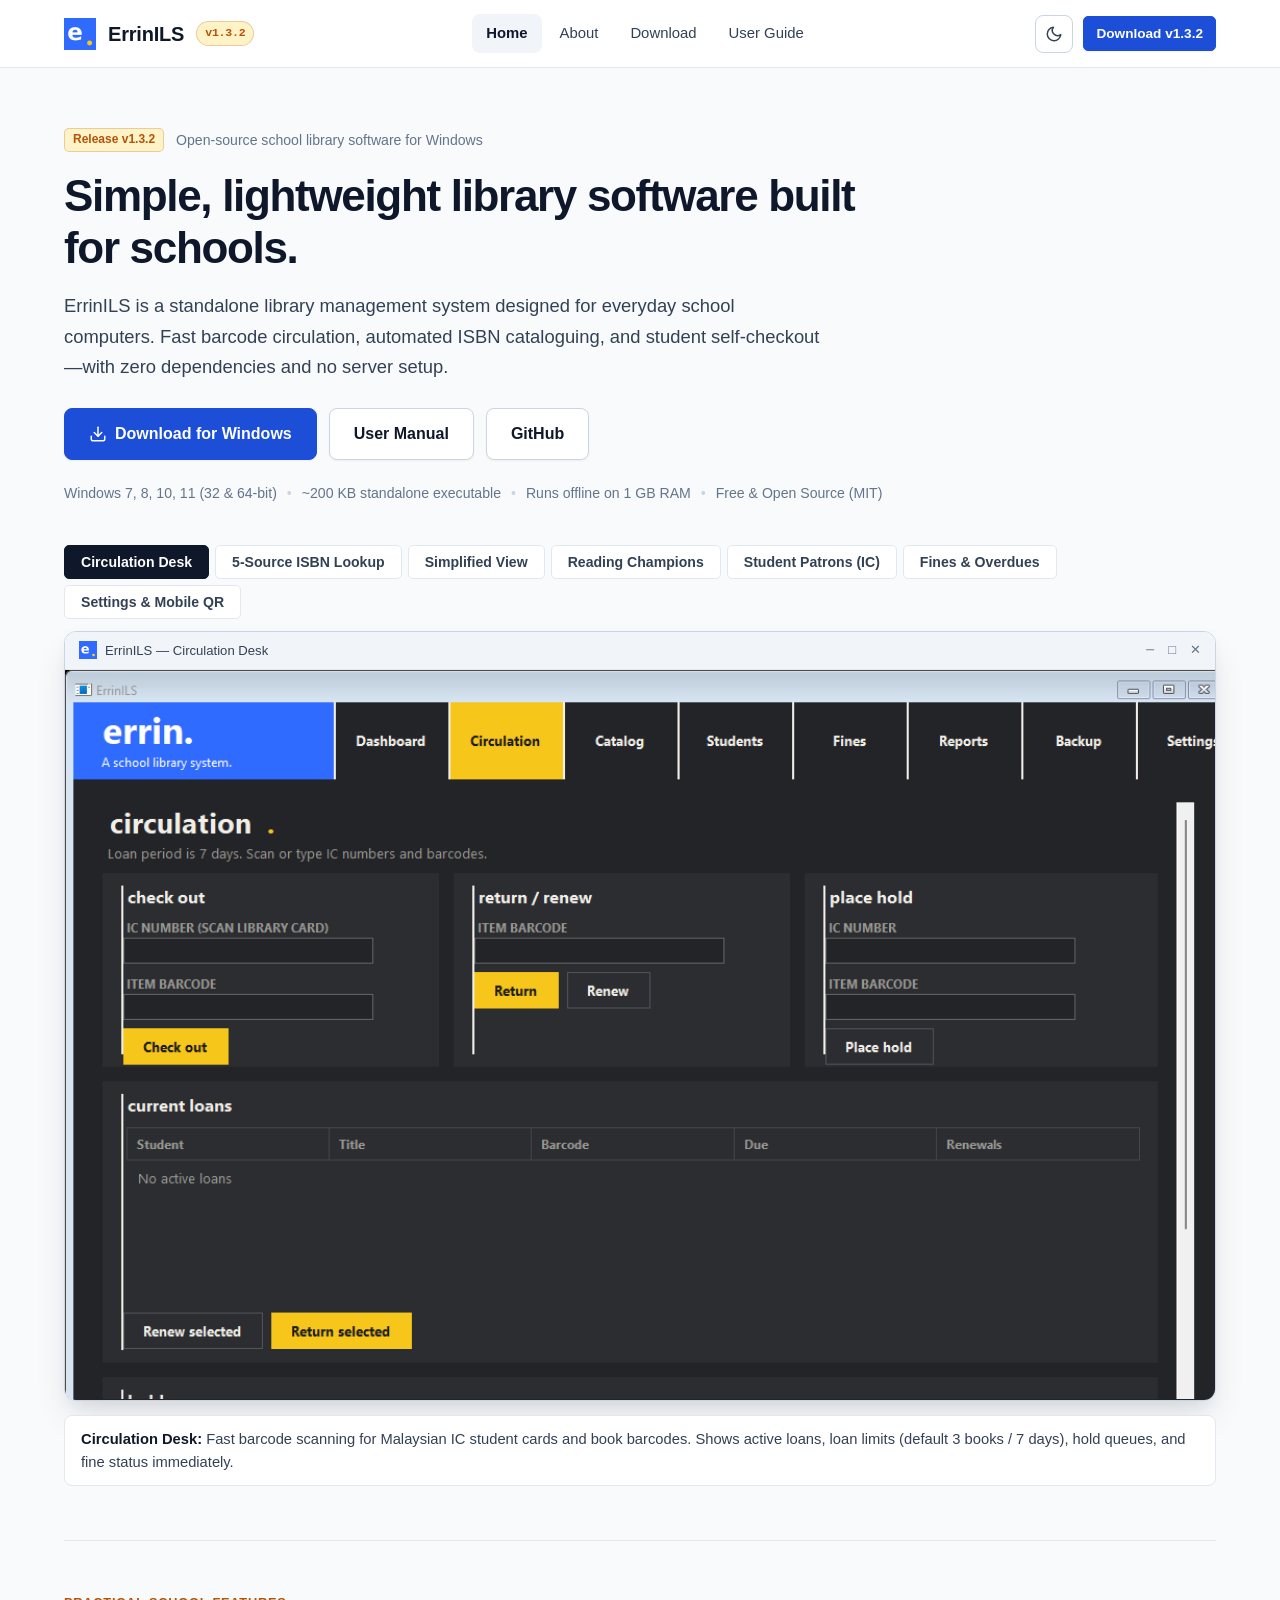
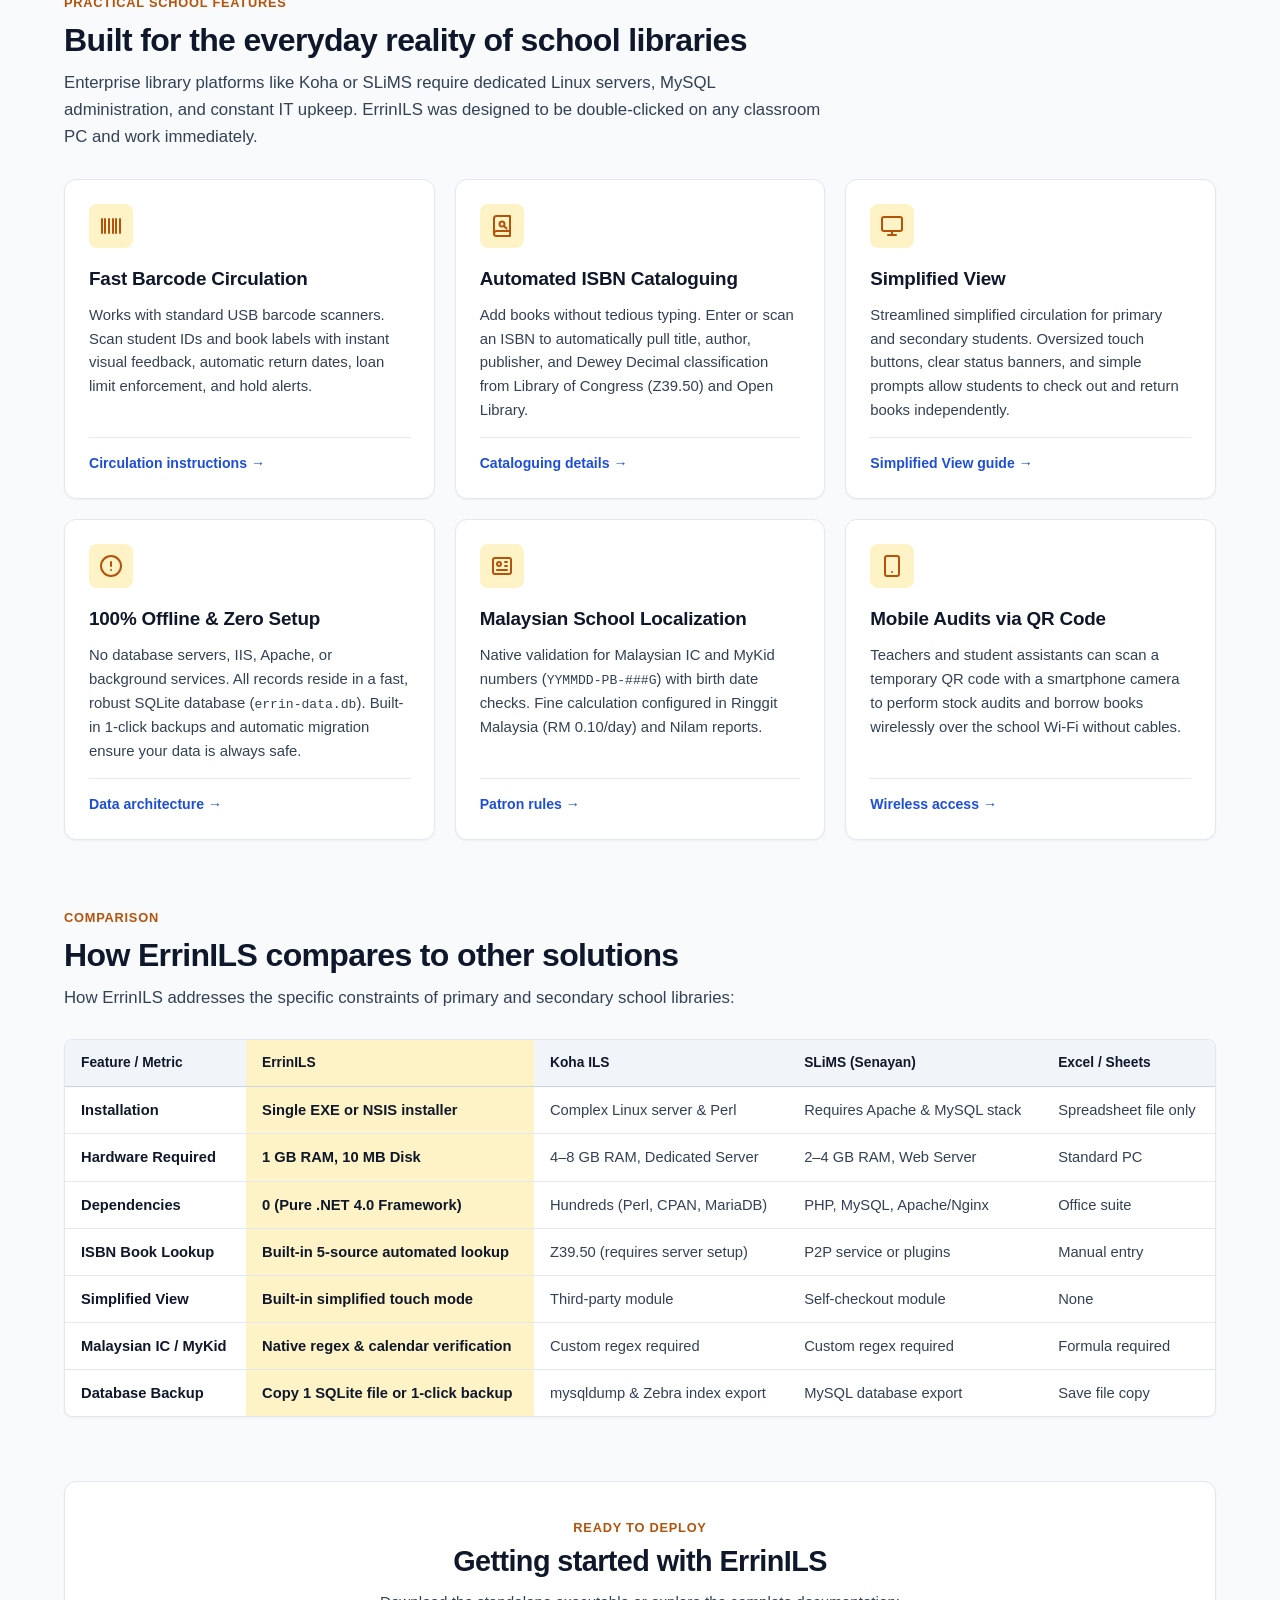
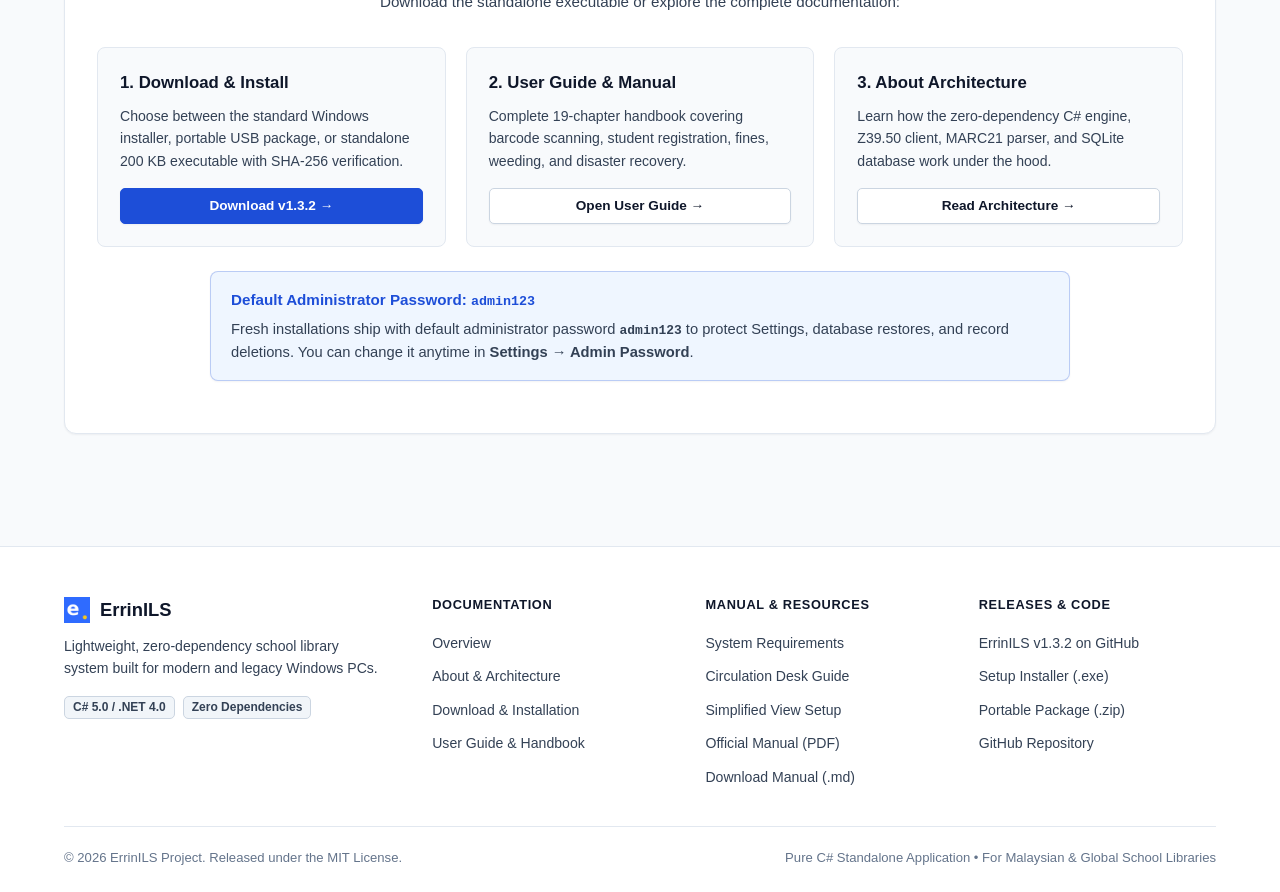
==== commit f58b4cd4: "release: v1.3.2 - SQLite persistence, APDM student import, class history, item history, and document" ====
--- a/docs/index.html
+++ b/docs/index.html
@@ -6,7 +6,7 @@
   <meta name="viewport" content="width=device-width, initial-scale=1.0">
   <title>ErrinILS - Lightweight School Library Management System for Windows</title>
   <meta name="description"
-    content="Standalone, zero-dependency school library system (ILS) for Windows. Fast barcode circulation, automated 5-source ISBN cataloguing, Simplified View, and offline JSON database.">
+    content="Standalone, zero-dependency school library system (ILS) for Windows. Fast barcode circulation, automated 5-source ISBN cataloguing, Simplified View, and offline SQLite database.">
   <link rel="icon" type="image/png" href="assets/icon.png">
   <link rel="stylesheet" href="styles.css">
   <script>
@@ -28,7 +28,7 @@
       <a href="index.html" class="brand-link">
         <img src="assets/icon.png" alt="ErrinILS Logo" class="brand-icon">
         <span>ErrinILS</span>
-        <span class="brand-badge">v1.3.1</span>
+        <span class="brand-badge">v1.3.2</span>
       </a>
 
       <button class="mobile-menu-btn" aria-label="Toggle navigation" aria-expanded="false">☰</button>
@@ -42,7 +42,7 @@
 
       <div class="nav-actions">
         <button class="theme-toggle-btn" aria-label="Toggle theme" title="Toggle theme"></button>
-        <a href="download.html" class="btn btn-primary btn-sm">Download v1.3.1</a>
+        <a href="download.html" class="btn btn-primary btn-sm">Download v1.3.2</a>
       </div>
     </div>
   </header>
@@ -55,7 +55,7 @@
       <div class="hero-container">
 
         <div class="hero-badge-row">
-          <span class="badge badge-gold">Release v1.3.1</span>
+          <span class="badge badge-gold">Release v1.3.2</span>
           <span class="hero-tagline">Open-source school library software for Windows</span>
         </div>
 
@@ -223,8 +223,8 @@
           </div>
           <h3 class="card-title">100% Offline &amp; Zero Setup</h3>
           <p class="card-text">
-            No database servers, IIS, Apache, or background services. All records reside in a single plain-text JSON
-            file. Automatic pure C# ZIP archive backups ensure your data is always safe.
+            No database servers, IIS, Apache, or background services. All records reside in a fast, robust SQLite
+            database (<code>errin-data.db</code>). Built-in 1-click backups and automatic migration ensure your data is always safe.
           </p>
           <div class="card-footer">
             <a href="about.html#persistence" class="card-link">Data architecture →</a>
@@ -340,7 +340,7 @@
             </tr>
             <tr>
               <td><strong>Database Backup</strong></td>
-              <td class="highlight">Copy 1 JSON file or 1-click ZIP</td>
+              <td class="highlight">Copy 1 SQLite file or 1-click backup</td>
               <td>mysqldump &amp; Zebra index export</td>
               <td>MySQL database export</td>
               <td>Save file copy</td>
@@ -368,7 +368,7 @@
             Choose between the standard Windows installer, portable USB package, or standalone 200 KB executable with
             SHA-256 verification.
           </p>
-          <a href="download.html" class="btn btn-primary btn-sm" style="width: 100%;">Download v1.3.1 →</a>
+          <a href="download.html" class="btn btn-primary btn-sm" style="width: 100%;">Download v1.3.2 →</a>
         </div>
 
         <div
@@ -385,7 +385,7 @@
           style="background-color: var(--bg-primary); border: 1px solid var(--border-subtle); border-radius: var(--radius-md); padding: 22px;">
           <h4 style="color: var(--text-main); font-size: 1.05rem; margin-bottom: 8px;">3. About Architecture</h4>
           <p style="color: var(--text-muted); font-size: 0.88rem; margin-bottom: 16px;">
-            Learn how the zero-dependency C# engine, Z39.50 client, MARC21 parser, and single JSON database work under
+            Learn how the zero-dependency C# engine, Z39.50 client, MARC21 parser, and SQLite database work under
             the hood.
           </p>
           <a href="about.html" class="btn btn-secondary btn-sm" style="width: 100%;">Read Architecture →</a>
@@ -441,7 +441,7 @@
             <li><a href="download.html#requirements">System Requirements</a></li>
             <li><a href="guide.html#ch7">Circulation Desk Guide</a></li>
             <li><a href="guide.html#ch8">Simplified View Setup</a></li>
-            <li><a href="assets/ErrinILS-User-Guide.pdf" download="ErrinILS-User-Guide-v1.3.1.pdf">Official Manual
+            <li><a href="assets/ErrinILS-User-Guide.pdf" download="ErrinILS-User-Guide-v1.3.2.pdf">Official Manual
                 (PDF)</a></li>
             <li><a href="assets/ErrinILS-User-Guide.md" download>Download Manual (.md)</a></li>
           </ul>
@@ -450,11 +450,11 @@
         <div>
           <div class="footer-col-title">Releases &amp; Code</div>
           <ul class="footer-links">
-            <li><a href="https://github.com/RZSY/ErrinILS/releases/tag/v1.3.1" target="_blank" rel="noopener">ErrinILS
-                v1.3.1 on GitHub</a></li>
-            <li><a href="https://github.com/RZSY/ErrinILS/releases/download/v1.3.1/ErrinILS-Setup-1.3.1.exe">Setup
+            <li><a href="https://github.com/RZSY/ErrinILS/releases/tag/v1.3.2" target="_blank" rel="noopener">ErrinILS
+                v1.3.2 on GitHub</a></li>
+            <li><a href="https://github.com/RZSY/ErrinILS/releases/download/v1.3.2/ErrinILS-Setup-1.3.2.exe">Setup
                 Installer (.exe)</a></li>
-            <li><a href="https://github.com/RZSY/ErrinILS/releases/download/v1.3.1/ErrinILS-Windows.zip">Portable
+            <li><a href="https://github.com/RZSY/ErrinILS/releases/download/v1.3.2/ErrinILS-Windows.zip">Portable
                 Package (.zip)</a></li>
             <li><a href="https://github.com/RZSY/ErrinILS" target="_blank" rel="noopener">GitHub Repository</a></li>
           </ul>
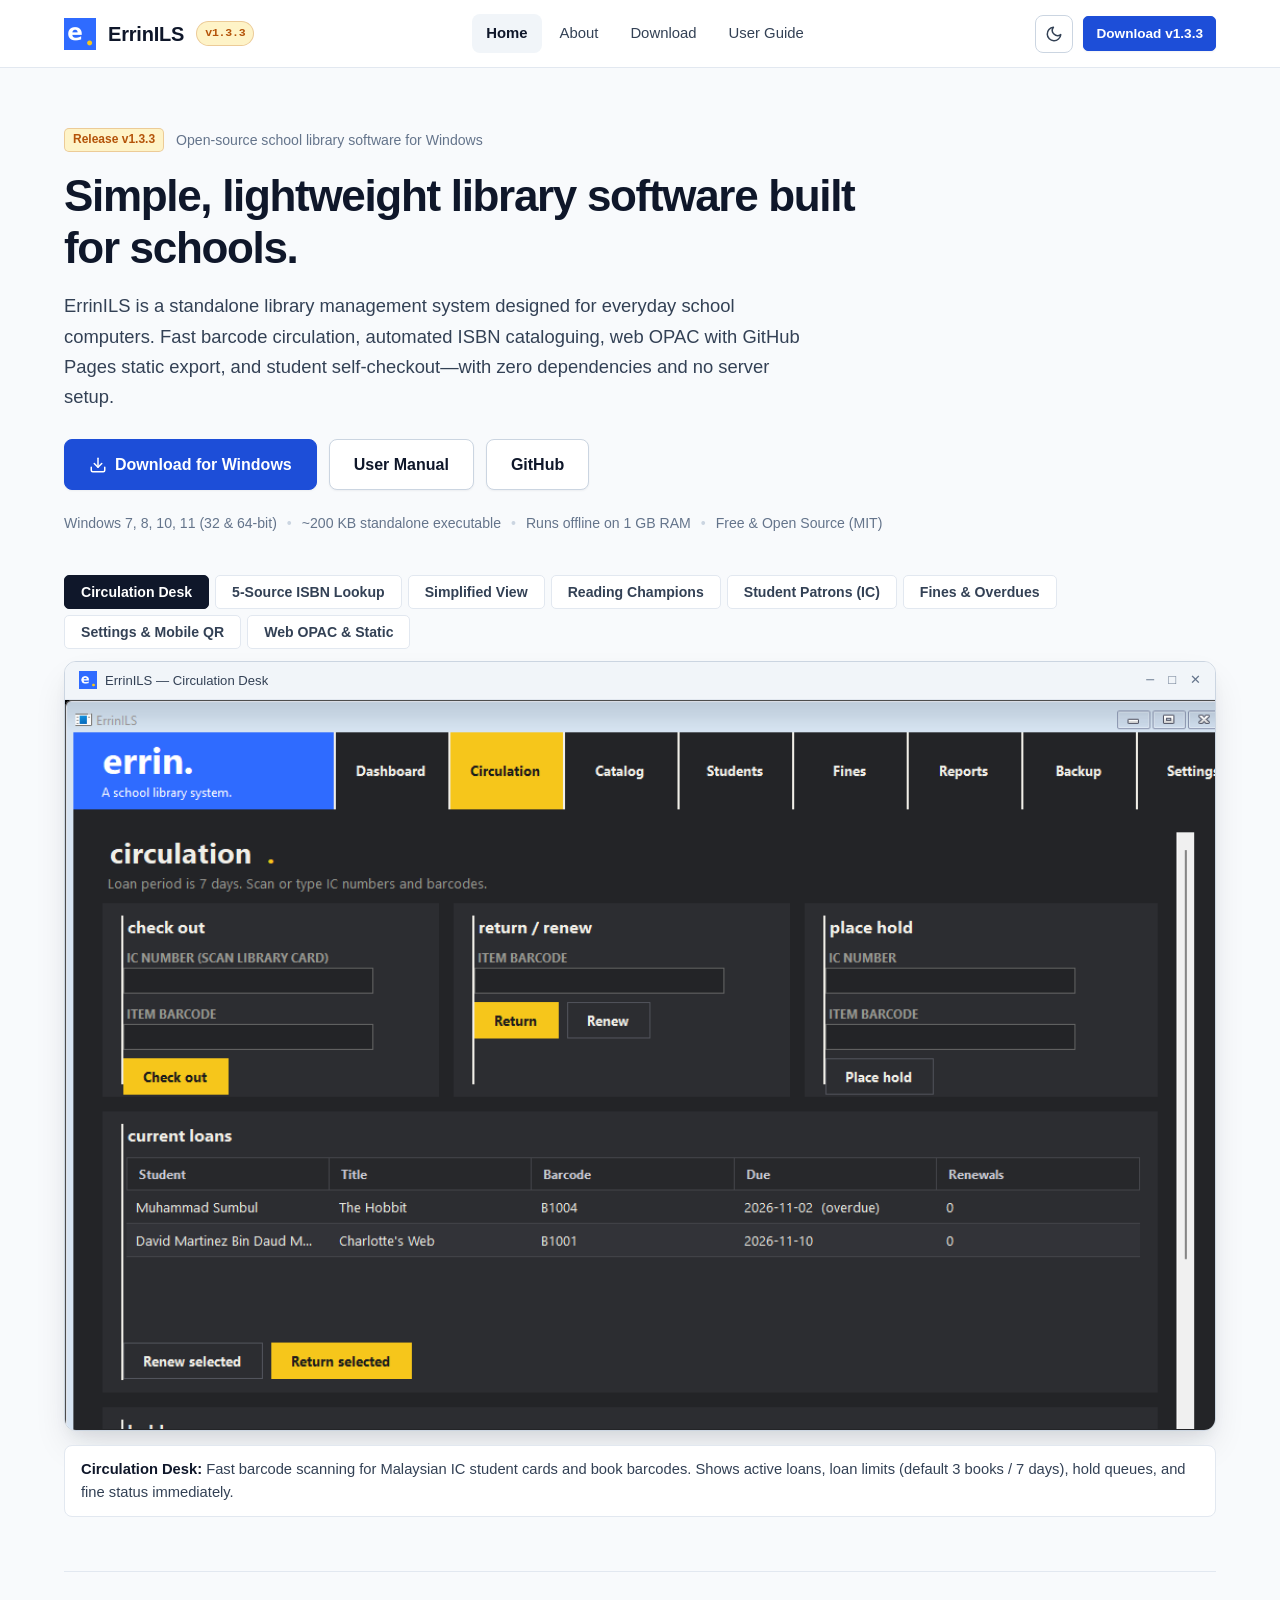
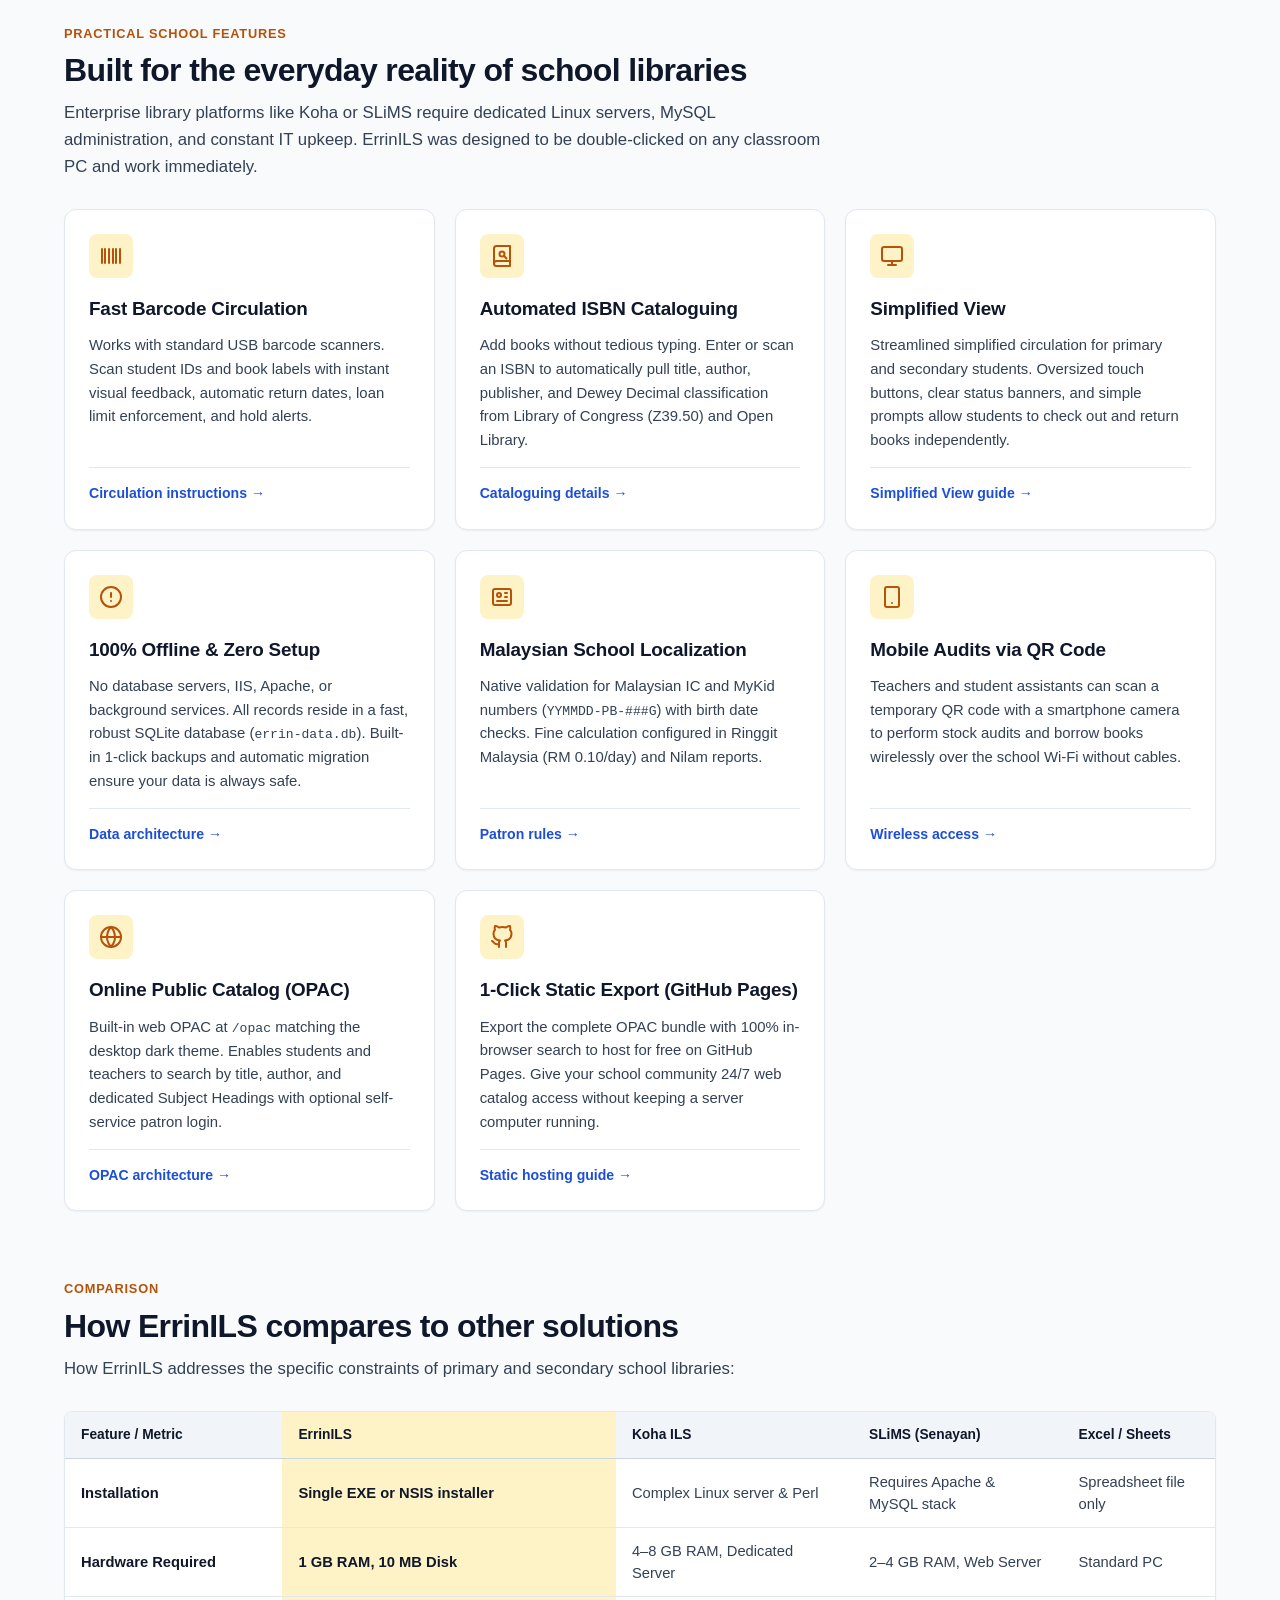
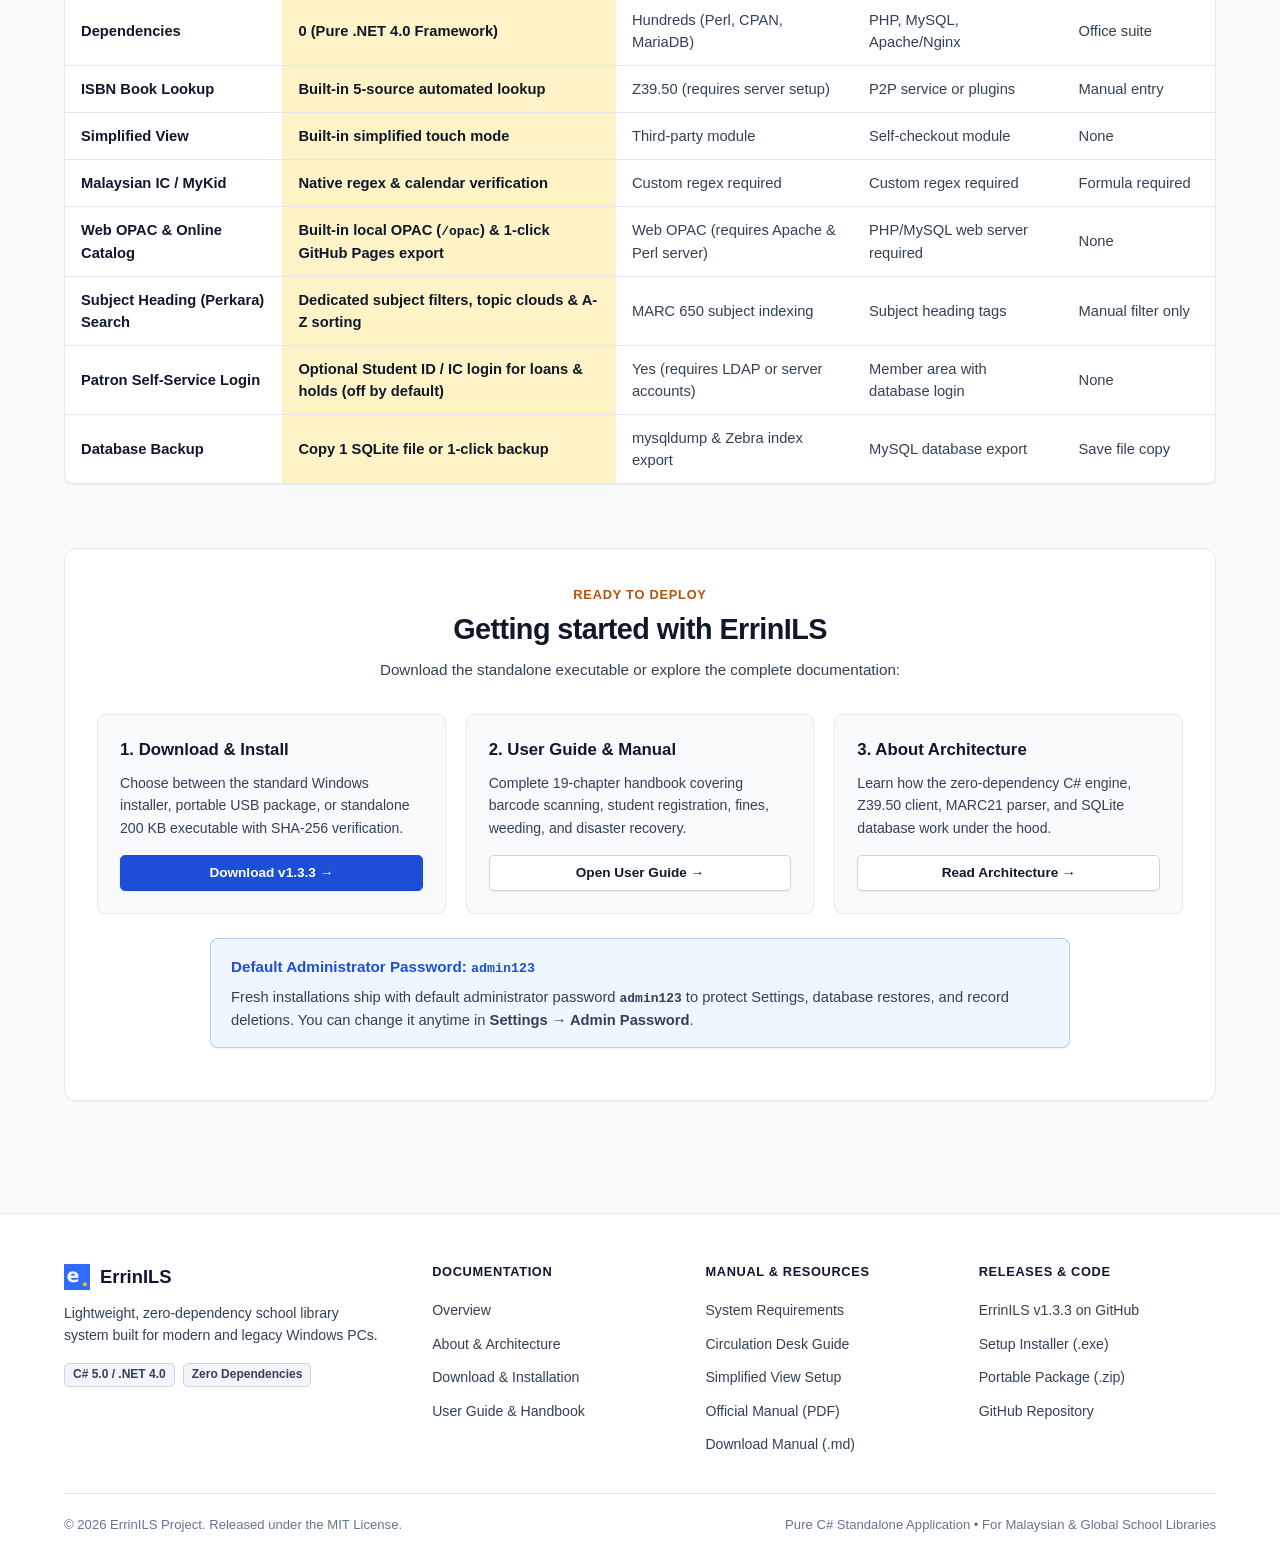
==== commit 9eb5696e: "release: v1.3.3 - Web OPAC, Subject Heading search, Patron Login, and GitHub Pages static export" ====
--- a/docs/index.html
+++ b/docs/index.html
@@ -28,7 +28,7 @@
       <a href="index.html" class="brand-link">
         <img src="assets/icon.png" alt="ErrinILS Logo" class="brand-icon">
         <span>ErrinILS</span>
-        <span class="brand-badge">v1.3.2</span>
+        <span class="brand-badge">v1.3.3</span>
       </a>
 
       <button class="mobile-menu-btn" aria-label="Toggle navigation" aria-expanded="false">☰</button>
@@ -42,7 +42,7 @@
 
       <div class="nav-actions">
         <button class="theme-toggle-btn" aria-label="Toggle theme" title="Toggle theme"></button>
-        <a href="download.html" class="btn btn-primary btn-sm">Download v1.3.2</a>
+        <a href="download.html" class="btn btn-primary btn-sm">Download v1.3.3</a>
       </div>
     </div>
   </header>
@@ -55,7 +55,7 @@
       <div class="hero-container">
 
         <div class="hero-badge-row">
-          <span class="badge badge-gold">Release v1.3.2</span>
+          <span class="badge badge-gold">Release v1.3.3</span>
           <span class="hero-tagline">Open-source school library software for Windows</span>
         </div>
 
@@ -65,7 +65,7 @@
 
         <p class="hero-lead">
           ErrinILS is a standalone library management system designed for everyday school computers. Fast barcode
-          circulation, automated ISBN cataloguing, and student self-checkout—with zero dependencies and no server setup.
+          circulation, automated ISBN cataloguing, web OPAC with GitHub Pages static export, and student self-checkout—with zero dependencies and no server setup.
         </p>
 
         <div class="hero-actions">
@@ -111,6 +111,7 @@
               Overdues</button>
             <button class="showcase-tab" data-shot="settings" role="tab" aria-selected="false">Settings &amp; Mobile
               QR</button>
+            <button class="showcase-tab" data-shot="opac" role="tab" aria-selected="false">Web OPAC &amp; Static</button>
           </div>
 
           <div class="window-frame">
@@ -271,6 +272,42 @@
             <a href="about.html#remote" class="card-link">Wireless access →</a>
           </div>
         </div>
+
+        <!-- Feature 7 -->
+        <div class="card">
+          <div class="card-icon">
+            <svg viewBox="0 0 24 24" fill="none" stroke="currentColor" stroke-width="2" stroke-linecap="round"
+              stroke-linejoin="round">
+              <circle cx="12" cy="12" r="10"></circle>
+              <line x1="2" y1="12" x2="22" y2="12"></line>
+              <path d="M12 2a15.3 15.3 0 0 1 4 10 15.3 15.3 0 0 1-4 10 15.3 15.3 0 0 1-4-10 15.3 15.3 0 0 1 4-10z"></path>
+            </svg>
+          </div>
+          <h3 class="card-title">Online Public Catalog (OPAC)</h3>
+          <p class="card-text">
+            Built-in web OPAC at <code>/opac</code> matching the desktop dark theme. Enables students and teachers to search by title, author, and dedicated Subject Headings with optional self-service patron login.
+          </p>
+          <div class="card-footer">
+            <a href="about.html#opac" class="card-link">OPAC architecture →</a>
+          </div>
+        </div>
+
+        <!-- Feature 8 -->
+        <div class="card">
+          <div class="card-icon">
+            <svg viewBox="0 0 24 24" fill="none" stroke="currentColor" stroke-width="2" stroke-linecap="round"
+              stroke-linejoin="round">
+              <path d="M9 19c-5 1.5-5-2.5-7-3m14 6v-3.87a3.37 3.37 0 0 0-.94-2.61c3.14-.35 6.44-1.54 6.44-7A5.44 5.44 0 0 0 20 4.77 5.07 5.07 0 0 0 19.91 1S18.73.65 16 2.48a13.38 13.38 0 0 0-7 0C6.27.65 5.09 1 5.09 1A5.07 5.07 0 0 0 5 4.77a5.44 5.44 0 0 0-1.5 3.78c0 5.42 3.3 6.61 6.44 7A3.37 3.37 0 0 0 9 18.13V22"></path>
+            </svg>
+          </div>
+          <h3 class="card-title">1-Click Static Export (GitHub Pages)</h3>
+          <p class="card-text">
+            Export the complete OPAC bundle with 100% in-browser search to host for free on GitHub Pages. Give your school community 24/7 web catalog access without keeping a server computer running.
+          </p>
+          <div class="card-footer">
+            <a href="guide.html#ch13" class="card-link">Static hosting guide →</a>
+          </div>
+        </div>
       </div>
     </section>
 
@@ -339,6 +376,27 @@
               <td>Formula required</td>
             </tr>
             <tr>
+              <td><strong>Web OPAC &amp; Online Catalog</strong></td>
+              <td class="highlight">Built-in local OPAC (<code>/opac</code>) &amp; 1-click GitHub Pages export</td>
+              <td>Web OPAC (requires Apache &amp; Perl server)</td>
+              <td>PHP/MySQL web server required</td>
+              <td>None</td>
+            </tr>
+            <tr>
+              <td><strong>Subject Heading (Perkara) Search</strong></td>
+              <td class="highlight">Dedicated subject filters, topic clouds &amp; A-Z sorting</td>
+              <td>MARC 650 subject indexing</td>
+              <td>Subject heading tags</td>
+              <td>Manual filter only</td>
+            </tr>
+            <tr>
+              <td><strong>Patron Self-Service Login</strong></td>
+              <td class="highlight">Optional Student ID / IC login for loans &amp; holds (off by default)</td>
+              <td>Yes (requires LDAP or server accounts)</td>
+              <td>Member area with database login</td>
+              <td>None</td>
+            </tr>
+            <tr>
               <td><strong>Database Backup</strong></td>
               <td class="highlight">Copy 1 SQLite file or 1-click backup</td>
               <td>mysqldump &amp; Zebra index export</td>
@@ -368,7 +426,7 @@
             Choose between the standard Windows installer, portable USB package, or standalone 200 KB executable with
             SHA-256 verification.
           </p>
-          <a href="download.html" class="btn btn-primary btn-sm" style="width: 100%;">Download v1.3.2 →</a>
+          <a href="download.html" class="btn btn-primary btn-sm" style="width: 100%;">Download v1.3.3 →</a>
         </div>
 
         <div
@@ -441,7 +499,7 @@
             <li><a href="download.html#requirements">System Requirements</a></li>
             <li><a href="guide.html#ch7">Circulation Desk Guide</a></li>
             <li><a href="guide.html#ch8">Simplified View Setup</a></li>
-            <li><a href="assets/ErrinILS-User-Guide.pdf" download="ErrinILS-User-Guide-v1.3.2.pdf">Official Manual
+            <li><a href="assets/ErrinILS-User-Guide.pdf" download="ErrinILS-User-Guide-v1.3.3.pdf">Official Manual
                 (PDF)</a></li>
             <li><a href="assets/ErrinILS-User-Guide.md" download>Download Manual (.md)</a></li>
           </ul>
@@ -450,11 +508,11 @@
         <div>
           <div class="footer-col-title">Releases &amp; Code</div>
           <ul class="footer-links">
-            <li><a href="https://github.com/RZSY/ErrinILS/releases/tag/v1.3.2" target="_blank" rel="noopener">ErrinILS
-                v1.3.2 on GitHub</a></li>
-            <li><a href="https://github.com/RZSY/ErrinILS/releases/download/v1.3.2/ErrinILS-Setup-1.3.2.exe">Setup
+            <li><a href="https://github.com/RZSY/ErrinILS/releases/tag/v1.3.3" target="_blank" rel="noopener">ErrinILS
+                v1.3.3 on GitHub</a></li>
+            <li><a href="https://github.com/RZSY/ErrinILS/releases/download/v1.3.3/ErrinILS-Setup-1.3.3.exe">Setup
                 Installer (.exe)</a></li>
-            <li><a href="https://github.com/RZSY/ErrinILS/releases/download/v1.3.2/ErrinILS-Windows.zip">Portable
+            <li><a href="https://github.com/RZSY/ErrinILS/releases/download/v1.3.3/ErrinILS-Windows.zip">Portable
                 Package (.zip)</a></li>
             <li><a href="https://github.com/RZSY/ErrinILS" target="_blank" rel="noopener">GitHub Repository</a></li>
           </ul>
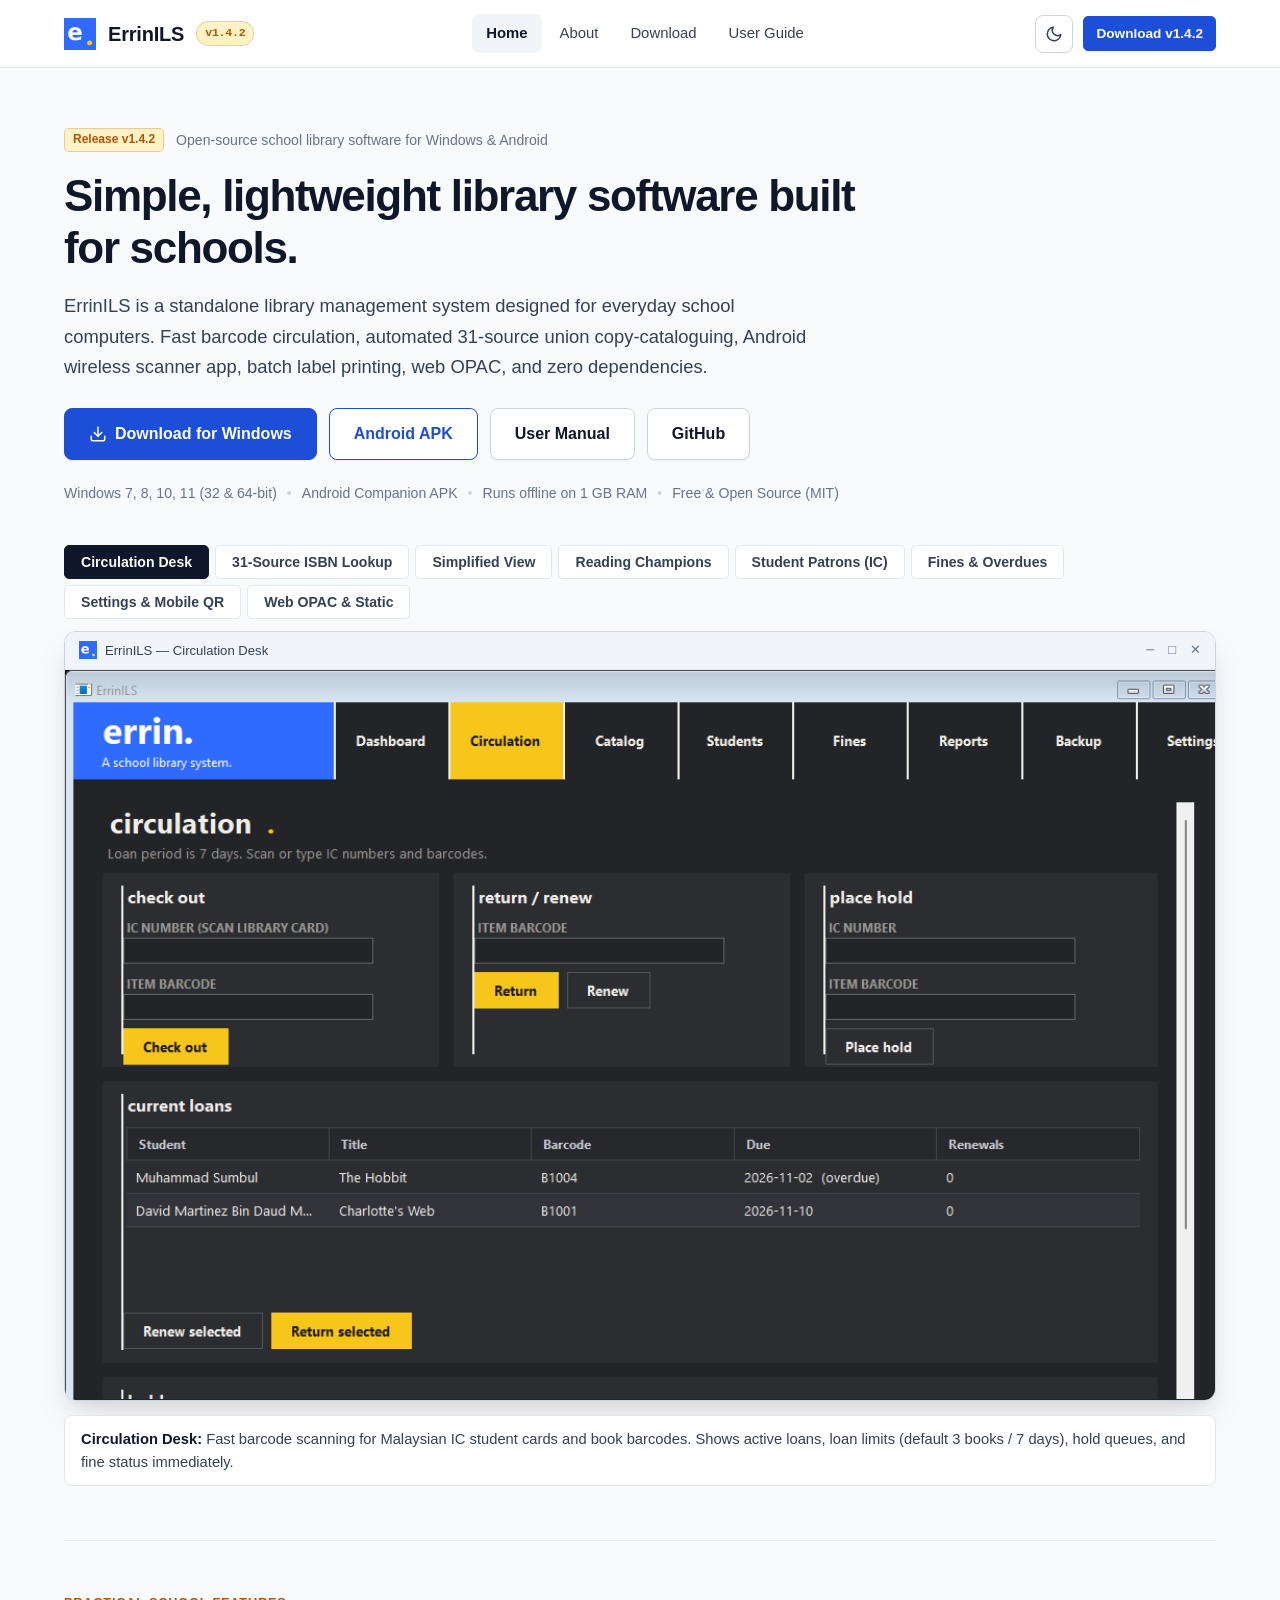
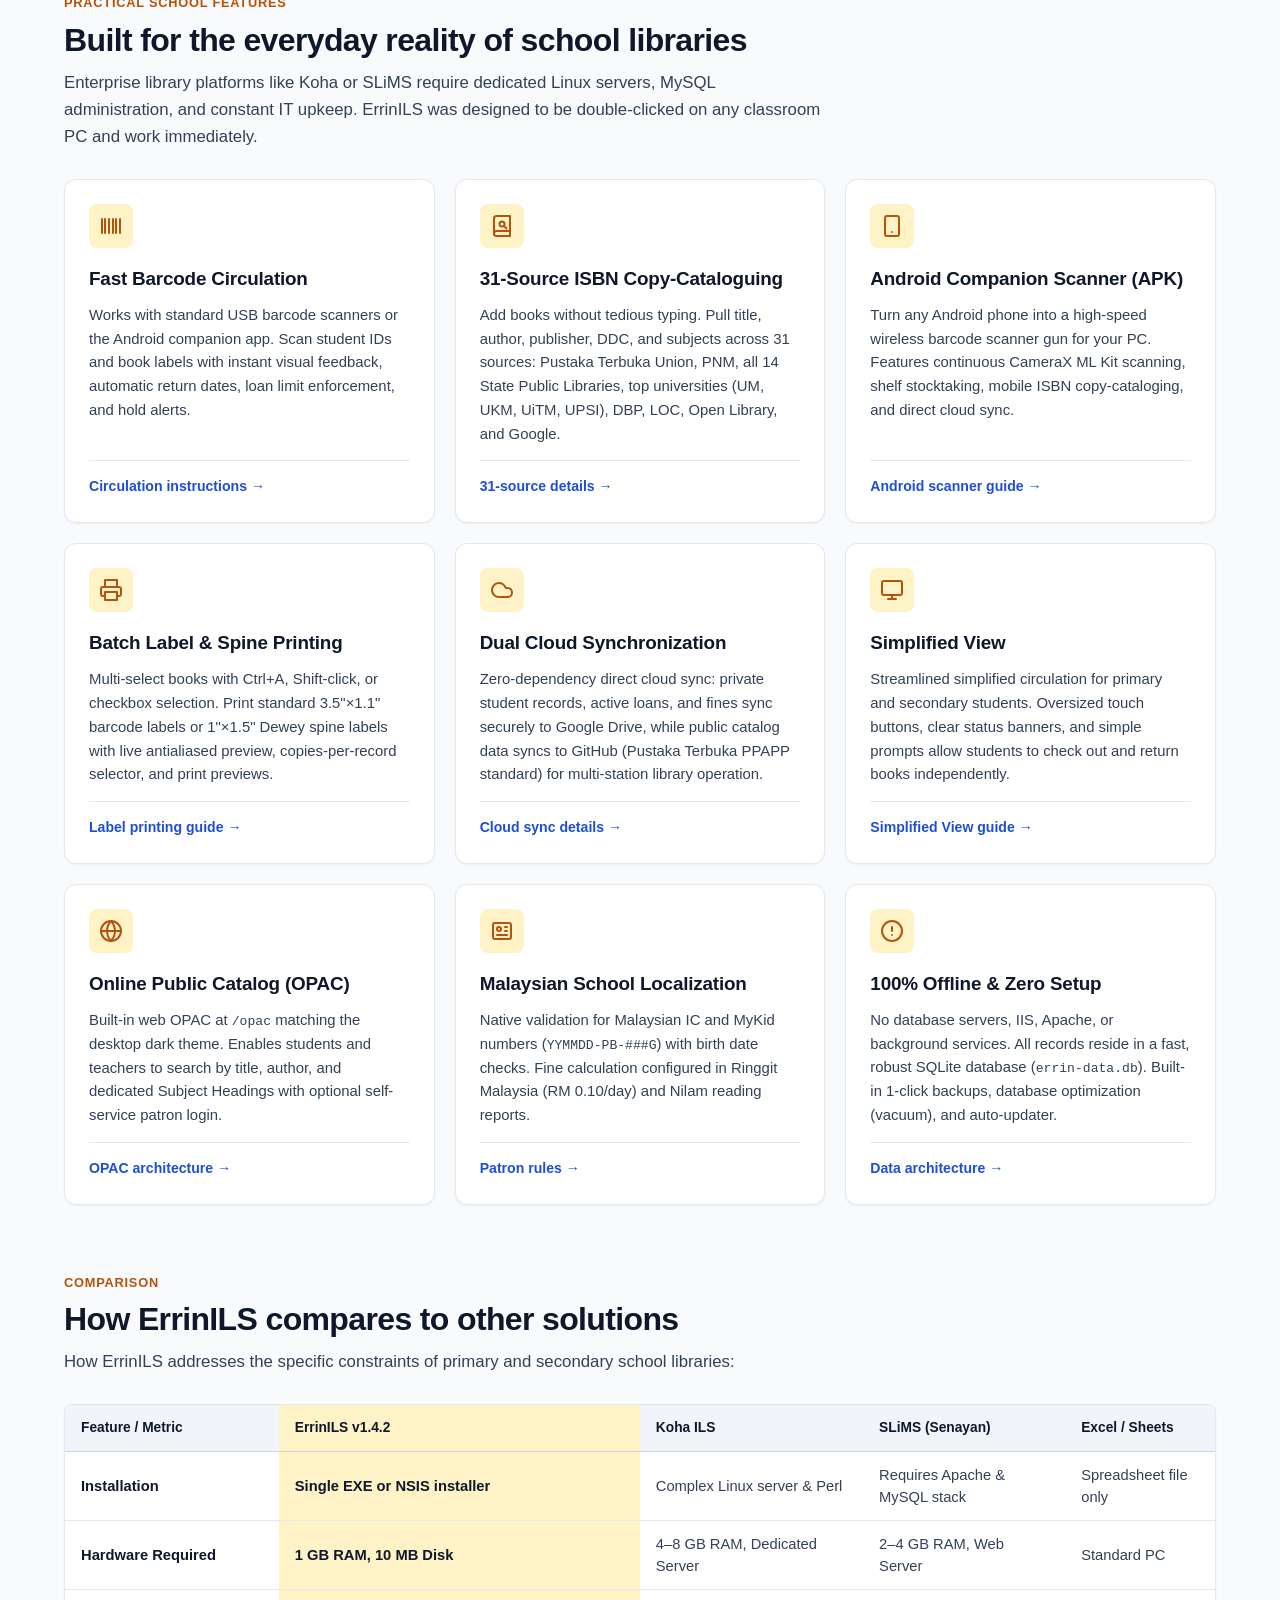
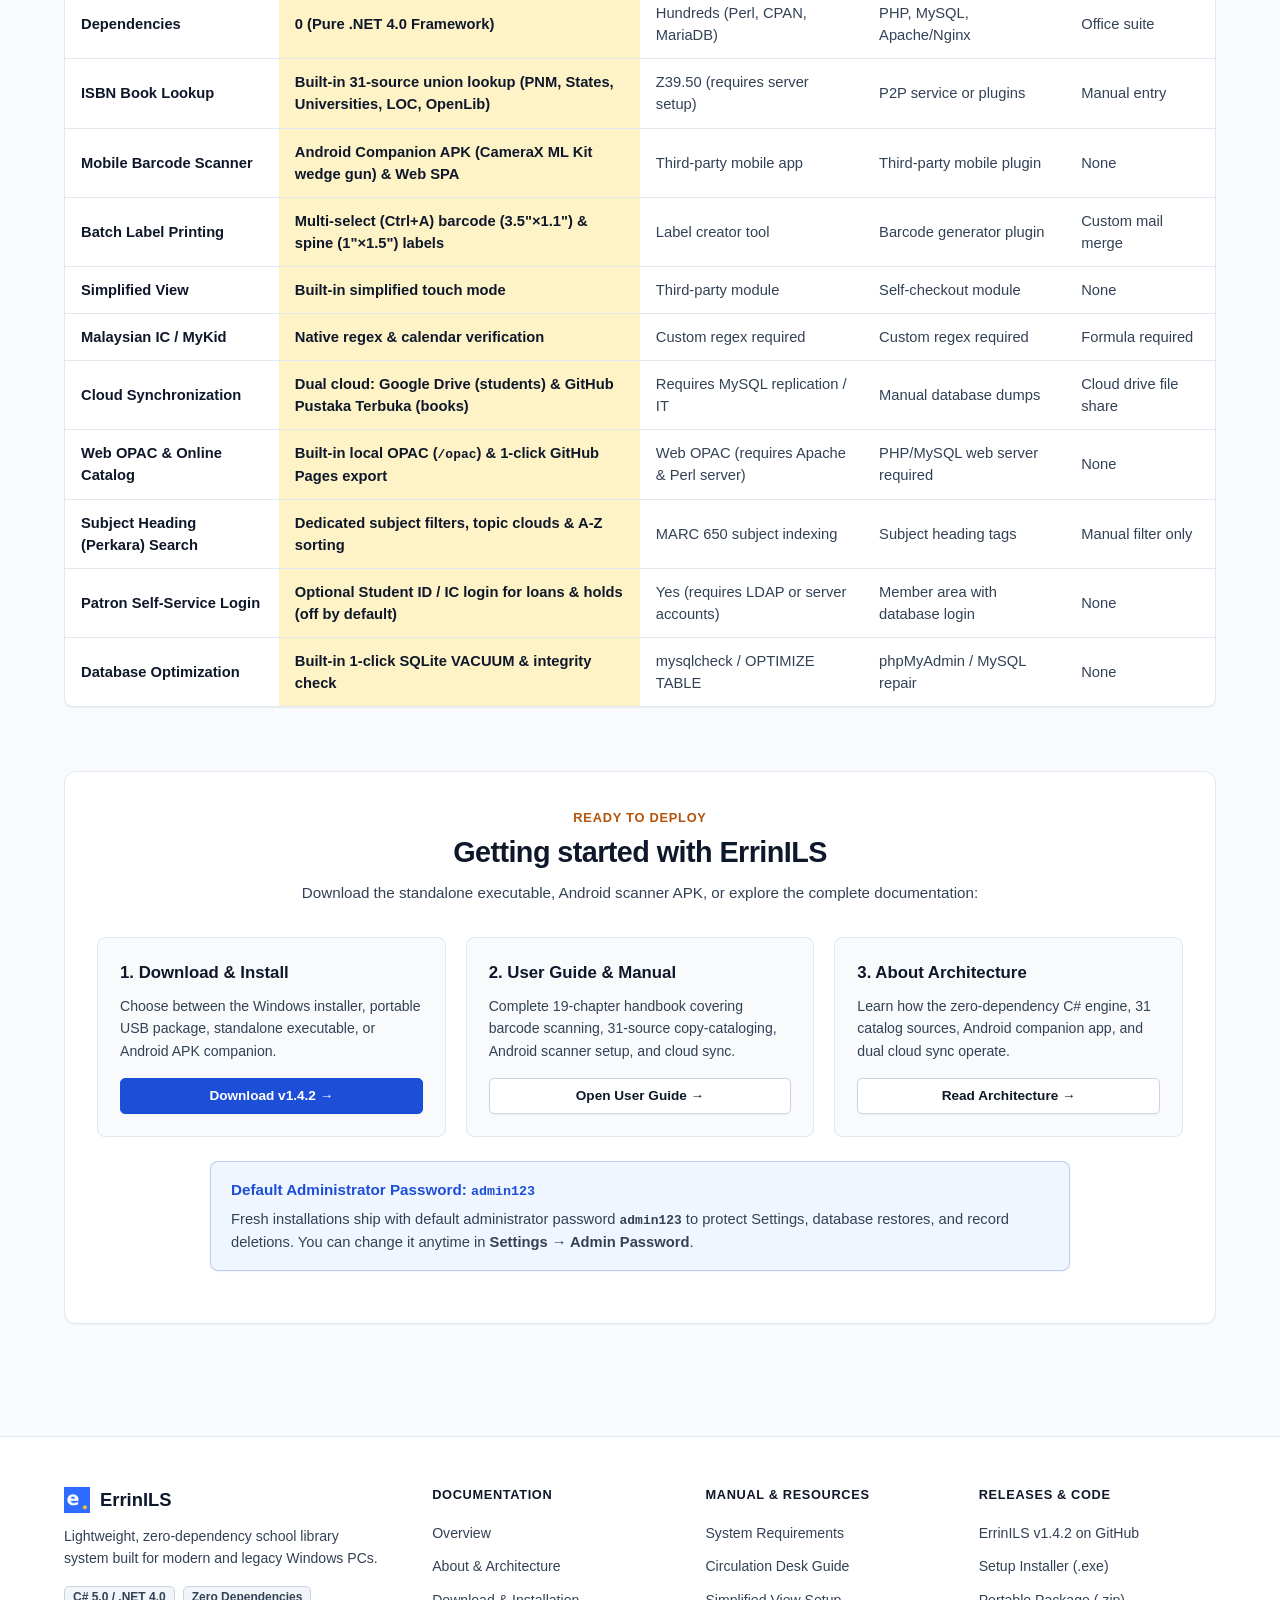
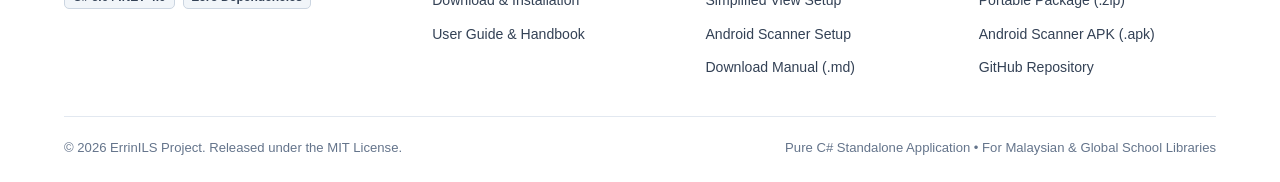
==== commit 1f8a498a: "Release v1.4.2: Android companion APK, batch label printing, remote copy-cataloging, auto-updater fi" ====
--- a/docs/index.html
+++ b/docs/index.html
@@ -28,7 +28,7 @@
       <a href="index.html" class="brand-link">
         <img src="assets/icon.png" alt="ErrinILS Logo" class="brand-icon">
         <span>ErrinILS</span>
-        <span class="brand-badge">v1.3.3</span>
+        <span class="brand-badge">v1.4.2</span>
       </a>
 
       <button class="mobile-menu-btn" aria-label="Toggle navigation" aria-expanded="false">☰</button>
@@ -42,7 +42,7 @@
 
       <div class="nav-actions">
         <button class="theme-toggle-btn" aria-label="Toggle theme" title="Toggle theme"></button>
-        <a href="download.html" class="btn btn-primary btn-sm">Download v1.3.3</a>
+        <a href="download.html" class="btn btn-primary btn-sm">Download v1.4.2</a>
       </div>
     </div>
   </header>
@@ -55,8 +55,8 @@
       <div class="hero-container">
 
         <div class="hero-badge-row">
-          <span class="badge badge-gold">Release v1.3.3</span>
-          <span class="hero-tagline">Open-source school library software for Windows</span>
+          <span class="badge badge-gold">Release v1.4.2</span>
+          <span class="hero-tagline">Open-source school library software for Windows &amp; Android</span>
         </div>
 
         <h1 class="hero-title">
@@ -65,7 +65,7 @@
 
         <p class="hero-lead">
           ErrinILS is a standalone library management system designed for everyday school computers. Fast barcode
-          circulation, automated ISBN cataloguing, web OPAC with GitHub Pages static export, and student self-checkout—with zero dependencies and no server setup.
+          circulation, automated 31-source union copy-cataloguing, Android wireless scanner app, batch label printing, web OPAC, and zero dependencies.
         </p>
 
         <div class="hero-actions">
@@ -78,6 +78,9 @@
             </svg>
             Download for Windows
           </a>
+          <a href="download.html" class="btn btn-secondary btn-lg" style="border-color: var(--accent-blue); color: var(--accent-blue);">
+            Android APK
+          </a>
           <a href="guide.html" class="btn btn-secondary btn-lg">
             User Manual
           </a>
@@ -89,7 +92,7 @@
         <div class="hero-specs-row">
           <span>Windows 7, 8, 10, 11 (32 &amp; 64-bit)</span>
           <span class="dot-sep">•</span>
-          <span>~200 KB standalone executable</span>
+          <span>Android Companion APK</span>
           <span class="dot-sep">•</span>
           <span>Runs offline on 1 GB RAM</span>
           <span class="dot-sep">•</span>
@@ -101,7 +104,7 @@
           <div class="showcase-tabs" role="tablist">
             <button class="showcase-tab active" data-shot="circulation" role="tab" aria-selected="true">Circulation
               Desk</button>
-            <button class="showcase-tab" data-shot="catalog" role="tab" aria-selected="false">5-Source ISBN
+            <button class="showcase-tab" data-shot="catalog" role="tab" aria-selected="false">31-Source ISBN
               Lookup</button>
             <button class="showcase-tab" data-shot="simple" role="tab" aria-selected="false">Simplified View</button>
             <button class="showcase-tab" data-shot="reports" role="tab" aria-selected="false">Reading Champions</button>
@@ -163,7 +166,7 @@
           </div>
           <h3 class="card-title">Fast Barcode Circulation</h3>
           <p class="card-text">
-            Works with standard USB barcode scanners. Scan student IDs and book labels with instant visual feedback,
+            Works with standard USB barcode scanners or the Android companion app. Scan student IDs and book labels with instant visual feedback,
             automatic return dates, loan limit enforcement, and hold alerts.
           </p>
           <div class="card-footer">
@@ -182,17 +185,70 @@
               <line x1="14" y1="12" x2="16.5" y2="14.5"></line>
             </svg>
           </div>
-          <h3 class="card-title">Automated ISBN Cataloguing</h3>
-          <p class="card-text">
-            Add books without tedious typing. Enter or scan an ISBN to automatically pull title, author, publisher, and
-            Dewey Decimal classification from Library of Congress (Z39.50) and Open Library.
-          </p>
-          <div class="card-footer">
-            <a href="about.html#catalog" class="card-link">Cataloguing details →</a>
+          <h3 class="card-title">31-Source ISBN Copy-Cataloguing</h3>
+          <p class="card-text">
+            Add books without tedious typing. Pull title, author, publisher, DDC, and subjects across 31 sources: Pustaka Terbuka Union, PNM, all 14 State Public Libraries, top universities (UM, UKM, UiTM, UPSI), DBP, LOC, Open Library, and Google.
+          </p>
+          <div class="card-footer">
+            <a href="guide.html#ch9-4" class="card-link">31-source details →</a>
           </div>
         </div>
 
         <!-- Feature 3 -->
+        <div class="card">
+          <div class="card-icon">
+            <svg viewBox="0 0 24 24" fill="none" stroke="currentColor" stroke-width="2" stroke-linecap="round"
+              stroke-linejoin="round">
+              <rect x="5" y="2" width="14" height="20" rx="2" ry="2"></rect>
+              <line x1="12" y1="18" x2="12.01" y2="18"></line>
+            </svg>
+          </div>
+          <h3 class="card-title">Android Companion Scanner (APK)</h3>
+          <p class="card-text">
+            Turn any Android phone into a high-speed wireless barcode scanner gun for your PC. Features continuous CameraX ML Kit scanning, shelf stocktaking, mobile ISBN copy-cataloging, and direct cloud sync.
+          </p>
+          <div class="card-footer">
+            <a href="guide.html#ch13-7" class="card-link">Android scanner guide →</a>
+          </div>
+        </div>
+
+        <!-- Feature 4 -->
+        <div class="card">
+          <div class="card-icon">
+            <svg viewBox="0 0 24 24" fill="none" stroke="currentColor" stroke-width="2" stroke-linecap="round"
+              stroke-linejoin="round">
+              <polyline points="6 9 6 2 18 2 18 9"></polyline>
+              <path d="M6 18H4a2 2 0 0 1-2-2v-5a2 2 0 0 1 2-2h16a2 2 0 0 1 2 2v5a2 2 0 0 1-2 2h-2"></path>
+              <rect x="6" y="14" width="12" height="8"></rect>
+            </svg>
+          </div>
+          <h3 class="card-title">Batch Label &amp; Spine Printing</h3>
+          <p class="card-text">
+            Multi-select books with Ctrl+A, Shift-click, or checkbox selection. Print standard 3.5"×1.1" barcode labels or 1"×1.5" Dewey spine labels with live antialiased preview, copies-per-record selector, and print previews.
+          </p>
+          <div class="card-footer">
+            <a href="guide.html#ch9-11" class="card-link">Label printing guide →</a>
+          </div>
+        </div>
+
+        <!-- Feature 5 -->
+        <div class="card">
+          <div class="card-icon">
+            <svg viewBox="0 0 24 24" fill="none" stroke="currentColor" stroke-width="2" stroke-linecap="round"
+              stroke-linejoin="round">
+              <path d="M17.5 19H9a7 7 0 1 1 6.71-9h1.79a4.5 4.5 0 1 1 0 9Z"></path>
+            </svg>
+          </div>
+          <h3 class="card-title">Dual Cloud Synchronization</h3>
+          <p class="card-text">
+            Zero-dependency direct cloud sync: private student records, active loans, and fines sync securely to Google Drive, while public catalog data syncs to GitHub (Pustaka Terbuka PPAPP standard) for multi-station library operation.
+          </p>
+          <div class="card-footer">
+            <a href="guide.html#ch13-9" class="card-link">Cloud sync details →</a>
+          </div>
+        </div>
+
+        <!-- Feature 6 -->
         <div class="card">
           <div class="card-icon">
             <svg viewBox="0 0 24 24" fill="none" stroke="currentColor" stroke-width="2" stroke-linecap="round"
@@ -212,27 +268,26 @@
           </div>
         </div>
 
-        <!-- Feature 4 -->
+        <!-- Feature 7 -->
         <div class="card">
           <div class="card-icon">
             <svg viewBox="0 0 24 24" fill="none" stroke="currentColor" stroke-width="2" stroke-linecap="round"
               stroke-linejoin="round">
               <circle cx="12" cy="12" r="10"></circle>
-              <line x1="12" y1="8" x2="12" y2="12"></line>
-              <line x1="12" y1="16" x2="12.01" y2="16"></line>
-            </svg>
-          </div>
-          <h3 class="card-title">100% Offline &amp; Zero Setup</h3>
-          <p class="card-text">
-            No database servers, IIS, Apache, or background services. All records reside in a fast, robust SQLite
-            database (<code>errin-data.db</code>). Built-in 1-click backups and automatic migration ensure your data is always safe.
-          </p>
-          <div class="card-footer">
-            <a href="about.html#persistence" class="card-link">Data architecture →</a>
-          </div>
-        </div>
-
-        <!-- Feature 5 -->
+              <line x1="2" y1="12" x2="22" y2="12"></line>
+              <path d="M12 2a15.3 15.3 0 0 1 4 10 15.3 15.3 0 0 1-4 10 15.3 15.3 0 0 1-4-10 15.3 15.3 0 0 1 4-10z"></path>
+            </svg>
+          </div>
+          <h3 class="card-title">Online Public Catalog (OPAC)</h3>
+          <p class="card-text">
+            Built-in web OPAC at <code>/opac</code> matching the desktop dark theme. Enables students and teachers to search by title, author, and dedicated Subject Headings with optional self-service patron login.
+          </p>
+          <div class="card-footer">
+            <a href="about.html#opac" class="card-link">OPAC architecture →</a>
+          </div>
+        </div>
+
+        <!-- Feature 8 -->
         <div class="card">
           <div class="card-icon">
             <svg viewBox="0 0 24 24" fill="none" stroke="currentColor" stroke-width="2" stroke-linecap="round"
@@ -247,65 +302,30 @@
           <h3 class="card-title">Malaysian School Localization</h3>
           <p class="card-text">
             Native validation for Malaysian IC and MyKid numbers (<code>YYMMDD-PB-###G</code>) with birth date checks.
-            Fine calculation configured in Ringgit Malaysia (RM 0.10/day) and Nilam reports.
+            Fine calculation configured in Ringgit Malaysia (RM 0.10/day) and Nilam reading reports.
           </p>
           <div class="card-footer">
             <a href="guide.html#ch10" class="card-link">Patron rules →</a>
           </div>
         </div>
 
-        <!-- Feature 6 -->
-        <div class="card">
-          <div class="card-icon">
-            <svg viewBox="0 0 24 24" fill="none" stroke="currentColor" stroke-width="2" stroke-linecap="round"
-              stroke-linejoin="round">
-              <rect x="5" y="2" width="14" height="20" rx="2" ry="2"></rect>
-              <line x1="12" y1="18" x2="12.01" y2="18"></line>
-            </svg>
-          </div>
-          <h3 class="card-title">Mobile Audits via QR Code</h3>
-          <p class="card-text">
-            Teachers and student assistants can scan a temporary QR code with a smartphone camera to perform stock
-            audits and borrow books wirelessly over the school Wi-Fi without cables.
-          </p>
-          <div class="card-footer">
-            <a href="about.html#remote" class="card-link">Wireless access →</a>
-          </div>
-        </div>
-
-        <!-- Feature 7 -->
+        <!-- Feature 9 -->
         <div class="card">
           <div class="card-icon">
             <svg viewBox="0 0 24 24" fill="none" stroke="currentColor" stroke-width="2" stroke-linecap="round"
               stroke-linejoin="round">
               <circle cx="12" cy="12" r="10"></circle>
-              <line x1="2" y1="12" x2="22" y2="12"></line>
-              <path d="M12 2a15.3 15.3 0 0 1 4 10 15.3 15.3 0 0 1-4 10 15.3 15.3 0 0 1-4-10 15.3 15.3 0 0 1 4-10z"></path>
-            </svg>
-          </div>
-          <h3 class="card-title">Online Public Catalog (OPAC)</h3>
-          <p class="card-text">
-            Built-in web OPAC at <code>/opac</code> matching the desktop dark theme. Enables students and teachers to search by title, author, and dedicated Subject Headings with optional self-service patron login.
-          </p>
-          <div class="card-footer">
-            <a href="about.html#opac" class="card-link">OPAC architecture →</a>
-          </div>
-        </div>
-
-        <!-- Feature 8 -->
-        <div class="card">
-          <div class="card-icon">
-            <svg viewBox="0 0 24 24" fill="none" stroke="currentColor" stroke-width="2" stroke-linecap="round"
-              stroke-linejoin="round">
-              <path d="M9 19c-5 1.5-5-2.5-7-3m14 6v-3.87a3.37 3.37 0 0 0-.94-2.61c3.14-.35 6.44-1.54 6.44-7A5.44 5.44 0 0 0 20 4.77 5.07 5.07 0 0 0 19.91 1S18.73.65 16 2.48a13.38 13.38 0 0 0-7 0C6.27.65 5.09 1 5.09 1A5.07 5.07 0 0 0 5 4.77a5.44 5.44 0 0 0-1.5 3.78c0 5.42 3.3 6.61 6.44 7A3.37 3.37 0 0 0 9 18.13V22"></path>
-            </svg>
-          </div>
-          <h3 class="card-title">1-Click Static Export (GitHub Pages)</h3>
-          <p class="card-text">
-            Export the complete OPAC bundle with 100% in-browser search to host for free on GitHub Pages. Give your school community 24/7 web catalog access without keeping a server computer running.
-          </p>
-          <div class="card-footer">
-            <a href="guide.html#ch13" class="card-link">Static hosting guide →</a>
+              <line x1="12" y1="8" x2="12" y2="12"></line>
+              <line x1="12" y1="16" x2="12.01" y2="16"></line>
+            </svg>
+          </div>
+          <h3 class="card-title">100% Offline &amp; Zero Setup</h3>
+          <p class="card-text">
+            No database servers, IIS, Apache, or background services. All records reside in a fast, robust SQLite
+            database (<code>errin-data.db</code>). Built-in 1-click backups, database optimization (vacuum), and auto-updater.
+          </p>
+          <div class="card-footer">
+            <a href="about.html#persistence" class="card-link">Data architecture →</a>
           </div>
         </div>
       </div>
@@ -326,7 +346,7 @@
           <thead>
             <tr>
               <th>Feature / Metric</th>
-              <th class="highlight">ErrinILS</th>
+              <th class="highlight">ErrinILS v1.4.2</th>
               <th>Koha ILS</th>
               <th>SLiMS (Senayan)</th>
               <th>Excel / Sheets</th>
@@ -356,10 +376,24 @@
             </tr>
             <tr>
               <td><strong>ISBN Book Lookup</strong></td>
-              <td class="highlight">Built-in 5-source automated lookup</td>
+              <td class="highlight">Built-in 31-source union lookup (PNM, States, Universities, LOC, OpenLib)</td>
               <td>Z39.50 (requires server setup)</td>
               <td>P2P service or plugins</td>
               <td>Manual entry</td>
+            </tr>
+            <tr>
+              <td><strong>Mobile Barcode Scanner</strong></td>
+              <td class="highlight">Android Companion APK (CameraX ML Kit wedge gun) &amp; Web SPA</td>
+              <td>Third-party mobile app</td>
+              <td>Third-party mobile plugin</td>
+              <td>None</td>
+            </tr>
+            <tr>
+              <td><strong>Batch Label Printing</strong></td>
+              <td class="highlight">Multi-select (Ctrl+A) barcode (3.5"×1.1") &amp; spine (1"×1.5") labels</td>
+              <td>Label creator tool</td>
+              <td>Barcode generator plugin</td>
+              <td>Custom mail merge</td>
             </tr>
             <tr>
               <td><strong>Simplified View</strong></td>
@@ -376,6 +410,13 @@
               <td>Formula required</td>
             </tr>
             <tr>
+              <td><strong>Cloud Synchronization</strong></td>
+              <td class="highlight">Dual cloud: Google Drive (students) &amp; GitHub Pustaka Terbuka (books)</td>
+              <td>Requires MySQL replication / IT</td>
+              <td>Manual database dumps</td>
+              <td>Cloud drive file share</td>
+            </tr>
+            <tr>
               <td><strong>Web OPAC &amp; Online Catalog</strong></td>
               <td class="highlight">Built-in local OPAC (<code>/opac</code>) &amp; 1-click GitHub Pages export</td>
               <td>Web OPAC (requires Apache &amp; Perl server)</td>
@@ -397,11 +438,11 @@
               <td>None</td>
             </tr>
             <tr>
-              <td><strong>Database Backup</strong></td>
-              <td class="highlight">Copy 1 SQLite file or 1-click backup</td>
-              <td>mysqldump &amp; Zebra index export</td>
-              <td>MySQL database export</td>
-              <td>Save file copy</td>
+              <td><strong>Database Optimization</strong></td>
+              <td class="highlight">Built-in 1-click SQLite VACUUM &amp; integrity check</td>
+              <td>mysqlcheck / OPTIMIZE TABLE</td>
+              <td>phpMyAdmin / MySQL repair</td>
+              <td>None</td>
             </tr>
           </tbody>
         </table>
@@ -414,7 +455,7 @@
         <span class="section-eyebrow">Ready to Deploy</span>
         <h2 class="section-title" style="font-size: 1.8rem;">Getting started with ErrinILS</h2>
         <p style="color: var(--text-muted); font-size: 0.95rem;">
-          Download the standalone executable or explore the complete documentation:
+          Download the standalone executable, Android scanner APK, or explore the complete documentation:
         </p>
       </div>
 
@@ -423,18 +464,16 @@
           style="background-color: var(--bg-primary); border: 1px solid var(--border-subtle); border-radius: var(--radius-md); padding: 22px;">
           <h4 style="color: var(--text-main); font-size: 1.05rem; margin-bottom: 8px;">1. Download &amp; Install</h4>
           <p style="color: var(--text-muted); font-size: 0.88rem; margin-bottom: 16px;">
-            Choose between the standard Windows installer, portable USB package, or standalone 200 KB executable with
-            SHA-256 verification.
-          </p>
-          <a href="download.html" class="btn btn-primary btn-sm" style="width: 100%;">Download v1.3.3 →</a>
+            Choose between the Windows installer, portable USB package, standalone executable, or Android APK companion.
+          </p>
+          <a href="download.html" class="btn btn-primary btn-sm" style="width: 100%;">Download v1.4.2 →</a>
         </div>
 
         <div
           style="background-color: var(--bg-primary); border: 1px solid var(--border-subtle); border-radius: var(--radius-md); padding: 22px;">
           <h4 style="color: var(--text-main); font-size: 1.05rem; margin-bottom: 8px;">2. User Guide &amp; Manual</h4>
           <p style="color: var(--text-muted); font-size: 0.88rem; margin-bottom: 16px;">
-            Complete 19-chapter handbook covering barcode scanning, student registration, fines, weeding, and disaster
-            recovery.
+            Complete 19-chapter handbook covering barcode scanning, 31-source copy-cataloging, Android scanner setup, and cloud sync.
           </p>
           <a href="guide.html" class="btn btn-secondary btn-sm" style="width: 100%;">Open User Guide →</a>
         </div>
@@ -443,8 +482,7 @@
           style="background-color: var(--bg-primary); border: 1px solid var(--border-subtle); border-radius: var(--radius-md); padding: 22px;">
           <h4 style="color: var(--text-main); font-size: 1.05rem; margin-bottom: 8px;">3. About Architecture</h4>
           <p style="color: var(--text-muted); font-size: 0.88rem; margin-bottom: 16px;">
-            Learn how the zero-dependency C# engine, Z39.50 client, MARC21 parser, and SQLite database work under
-            the hood.
+            Learn how the zero-dependency C# engine, 31 catalog sources, Android companion app, and dual cloud sync operate.
           </p>
           <a href="about.html" class="btn btn-secondary btn-sm" style="width: 100%;">Read Architecture →</a>
         </div>
@@ -499,8 +537,7 @@
             <li><a href="download.html#requirements">System Requirements</a></li>
             <li><a href="guide.html#ch7">Circulation Desk Guide</a></li>
             <li><a href="guide.html#ch8">Simplified View Setup</a></li>
-            <li><a href="assets/ErrinILS-User-Guide.pdf" download="ErrinILS-User-Guide-v1.3.3.pdf">Official Manual
-                (PDF)</a></li>
+            <li><a href="guide.html#ch13-7">Android Scanner Setup</a></li>
             <li><a href="assets/ErrinILS-User-Guide.md" download>Download Manual (.md)</a></li>
           </ul>
         </div>
@@ -508,12 +545,14 @@
         <div>
           <div class="footer-col-title">Releases &amp; Code</div>
           <ul class="footer-links">
-            <li><a href="https://github.com/RZSY/ErrinILS/releases/tag/v1.3.3" target="_blank" rel="noopener">ErrinILS
-                v1.3.3 on GitHub</a></li>
-            <li><a href="https://github.com/RZSY/ErrinILS/releases/download/v1.3.3/ErrinILS-Setup-1.3.3.exe">Setup
+            <li><a href="https://github.com/RZSY/ErrinILS/releases/tag/v1.4.2" target="_blank" rel="noopener">ErrinILS
+                v1.4.2 on GitHub</a></li>
+            <li><a href="https://github.com/RZSY/ErrinILS/releases/download/v1.4.2/ErrinILS-Setup-1.4.2.exe">Setup
                 Installer (.exe)</a></li>
-            <li><a href="https://github.com/RZSY/ErrinILS/releases/download/v1.3.3/ErrinILS-Windows.zip">Portable
+            <li><a href="https://github.com/RZSY/ErrinILS/releases/download/v1.4.2/ErrinILS-Windows.zip">Portable
                 Package (.zip)</a></li>
+            <li><a href="https://github.com/RZSY/ErrinILS/releases/download/v1.4.2/ErrinILS-Scanner-v1.4.2.apk">Android
+                Scanner APK (.apk)</a></li>
             <li><a href="https://github.com/RZSY/ErrinILS" target="_blank" rel="noopener">GitHub Repository</a></li>
           </ul>
         </div>
--- a/docs/styles.css
+++ b/docs/styles.css
@@ -1085,7 +1085,7 @@
 
 .download-cards-grid {
   display: grid;
-  grid-template-columns: repeat(3, 1fr);
+  grid-template-columns: repeat(auto-fit, minmax(250px, 1fr));
   gap: 20px;
   margin-bottom: 48px;
 }
@@ -1373,3 +1373,39 @@
     grid-template-columns: 1fr;
   }
 }
+
+/* -------------------------------------------------------------------
+   Flowchart & Visual Architecture Diagrams
+   ------------------------------------------------------------------- */
+.flowchart-container {
+  background: var(--bg-surface);
+  border: 1px solid var(--border-subtle);
+  border-left: 4px solid var(--primary-accent);
+  border-radius: var(--radius-md);
+  padding: 20px;
+  margin: 24px 0;
+  box-shadow: var(--shadow-sm);
+  overflow-x: auto;
+}
+.flowchart-title {
+  font-size: 1.05rem;
+  font-weight: 700;
+  color: var(--text-main);
+  margin-bottom: 6px;
+  display: flex;
+  align-items: center;
+  gap: 8px;
+}
+.flowchart-desc {
+  font-size: 0.88rem;
+  color: var(--text-muted);
+  margin-bottom: 18px;
+  line-height: 1.4;
+}
+.flowchart-svg {
+  display: block;
+  max-width: 100%;
+  min-width: 640px;
+  height: auto;
+  margin: 0 auto;
+}
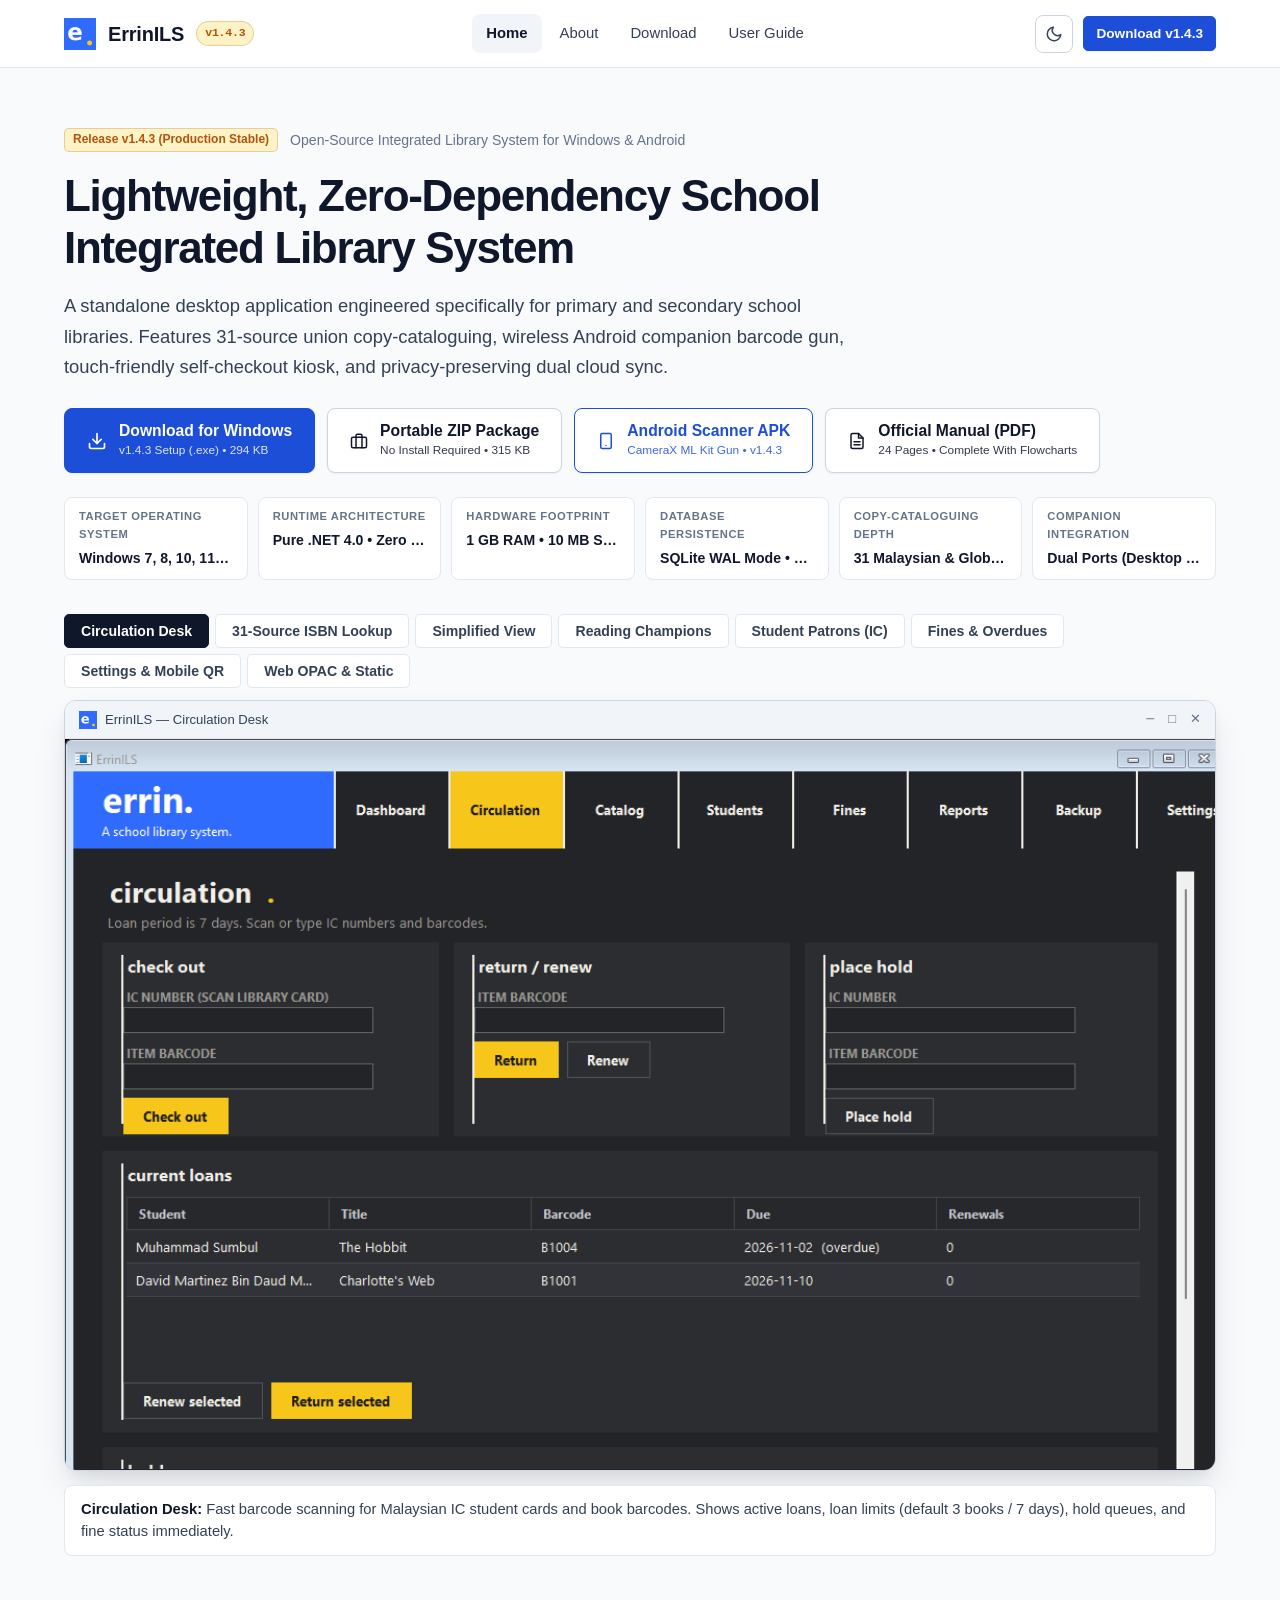
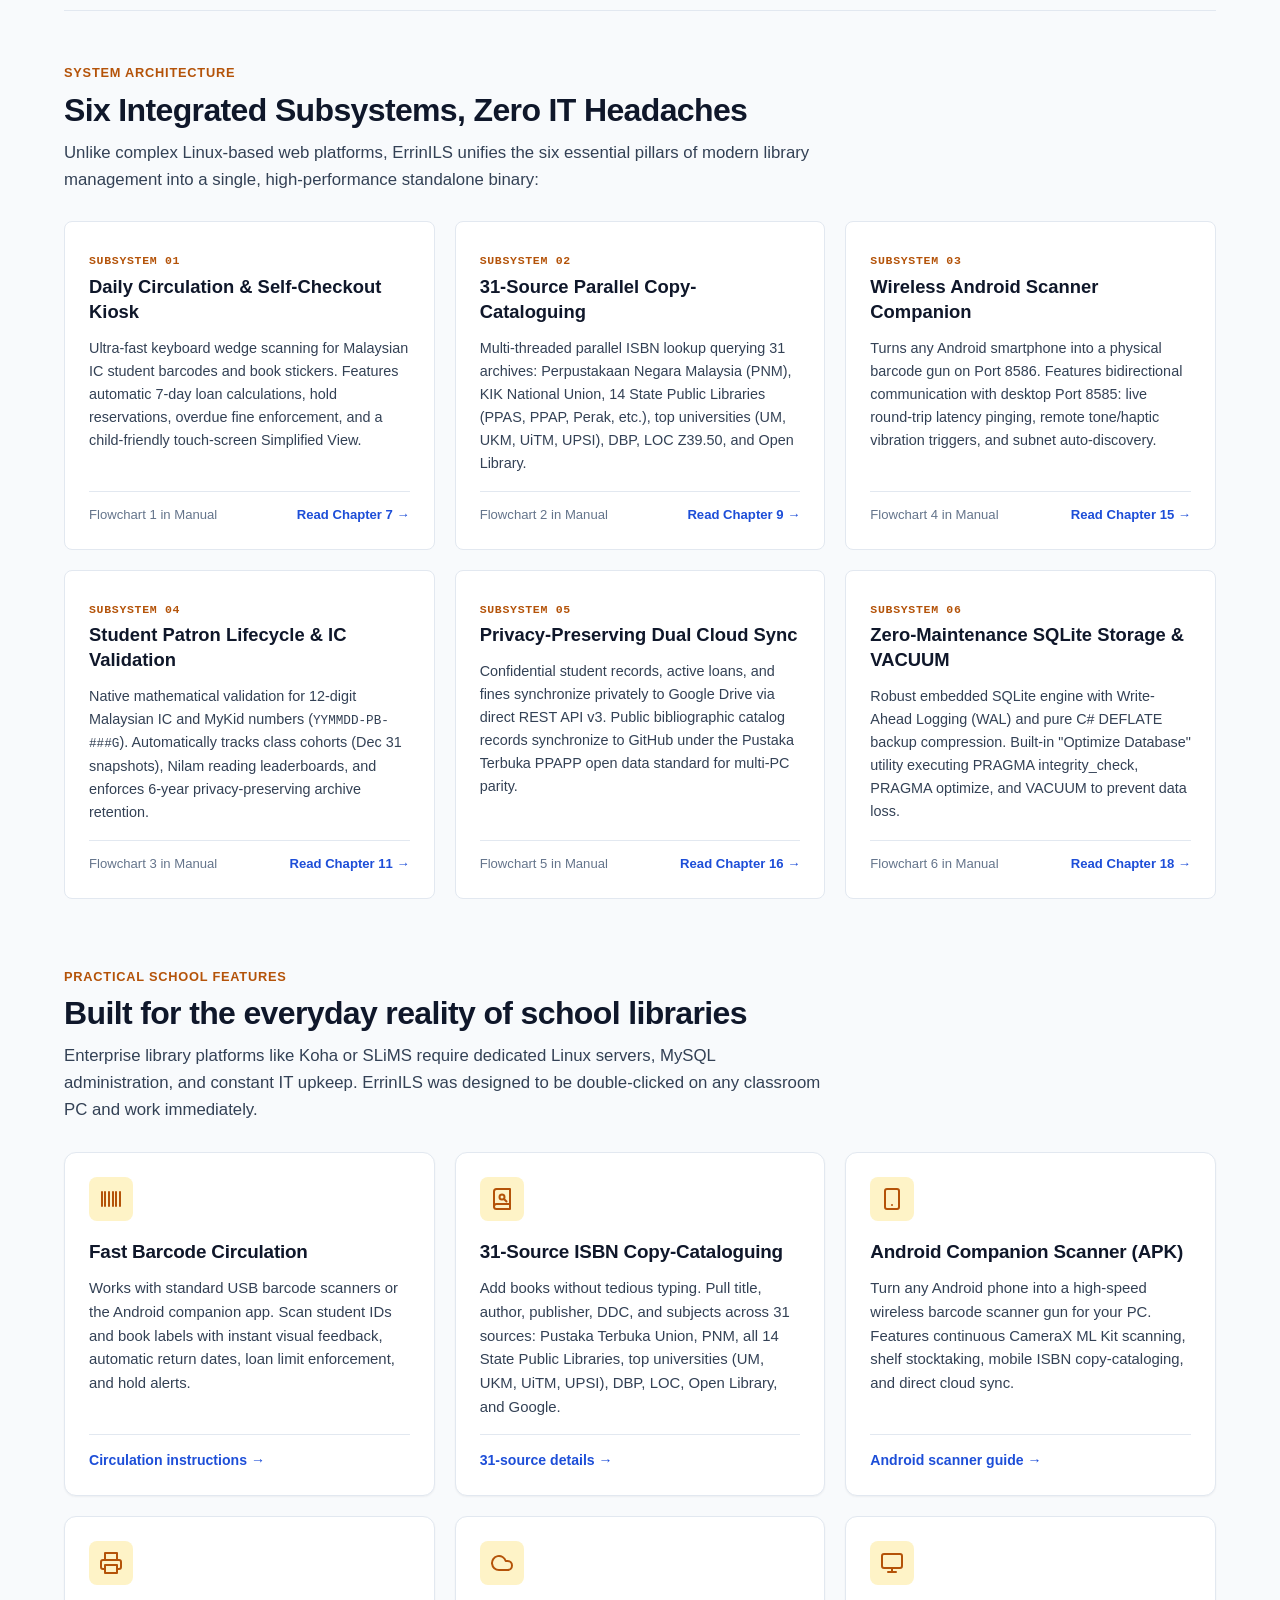
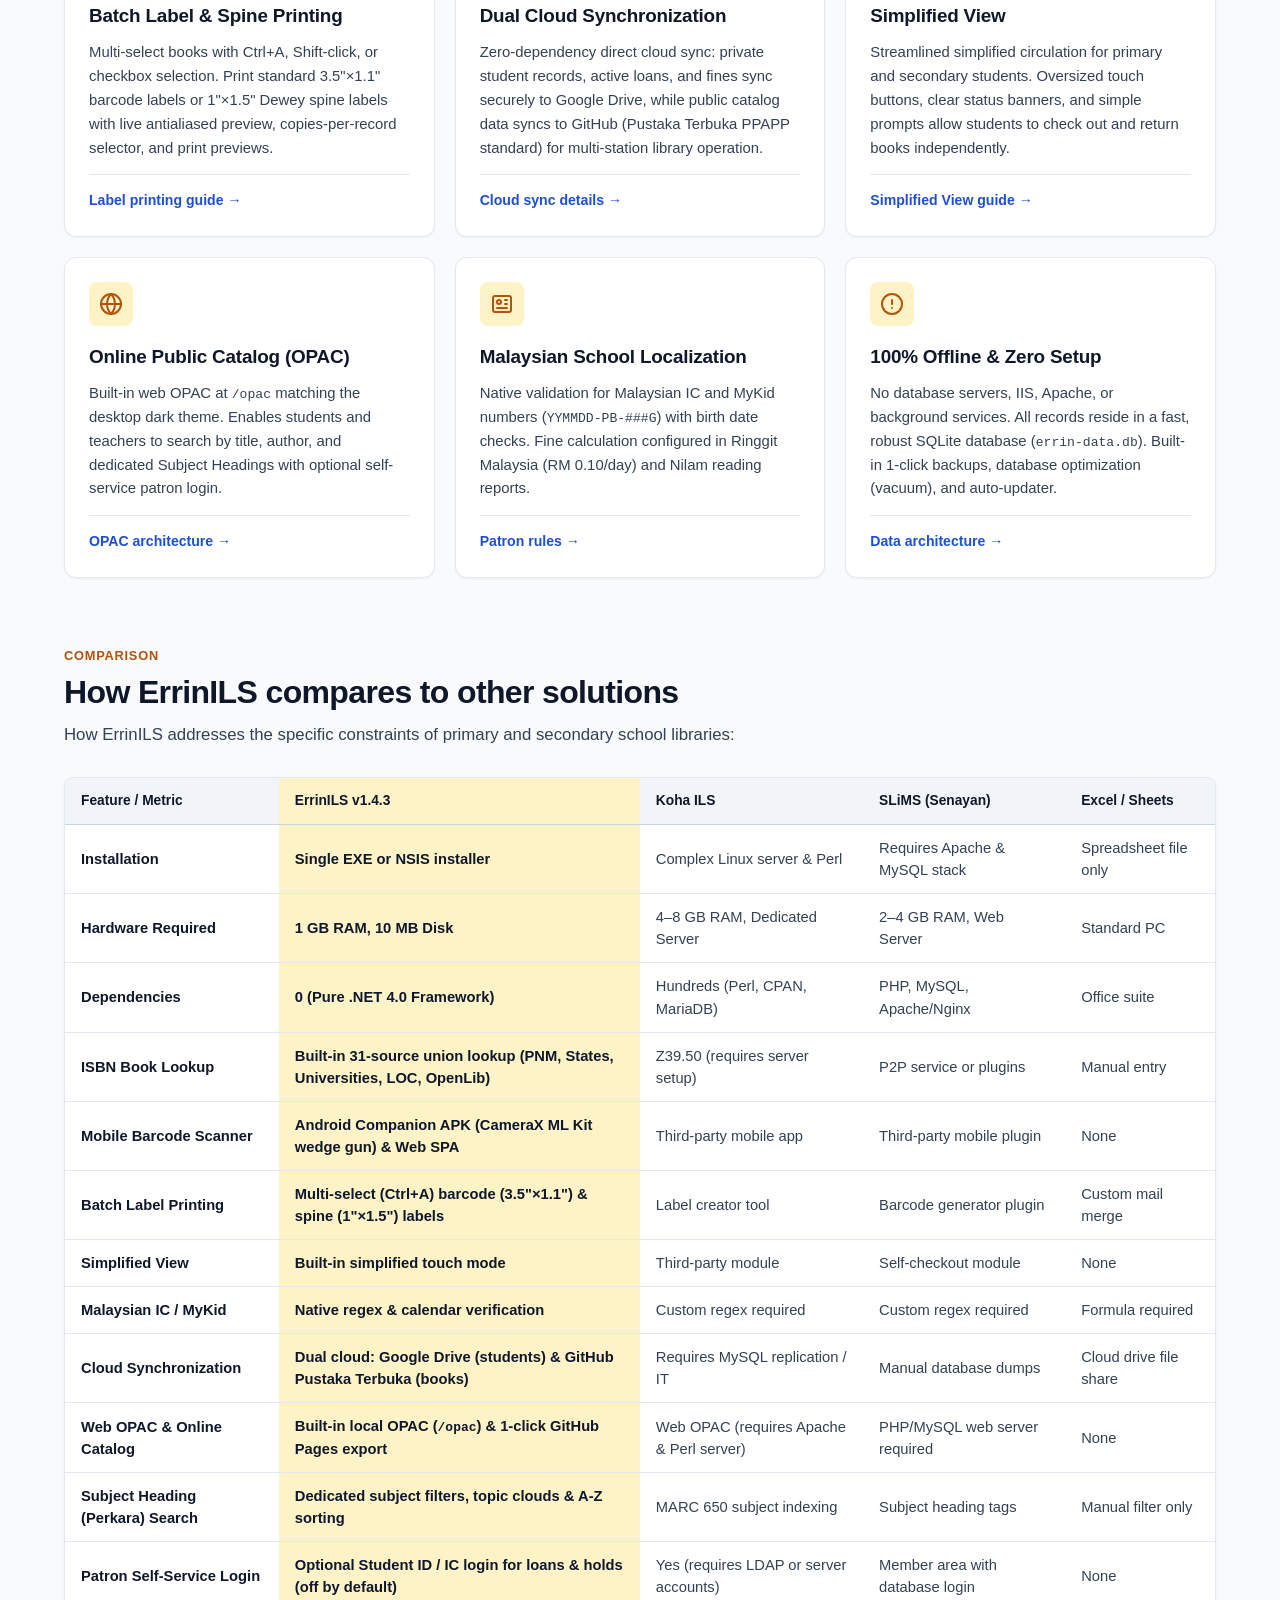
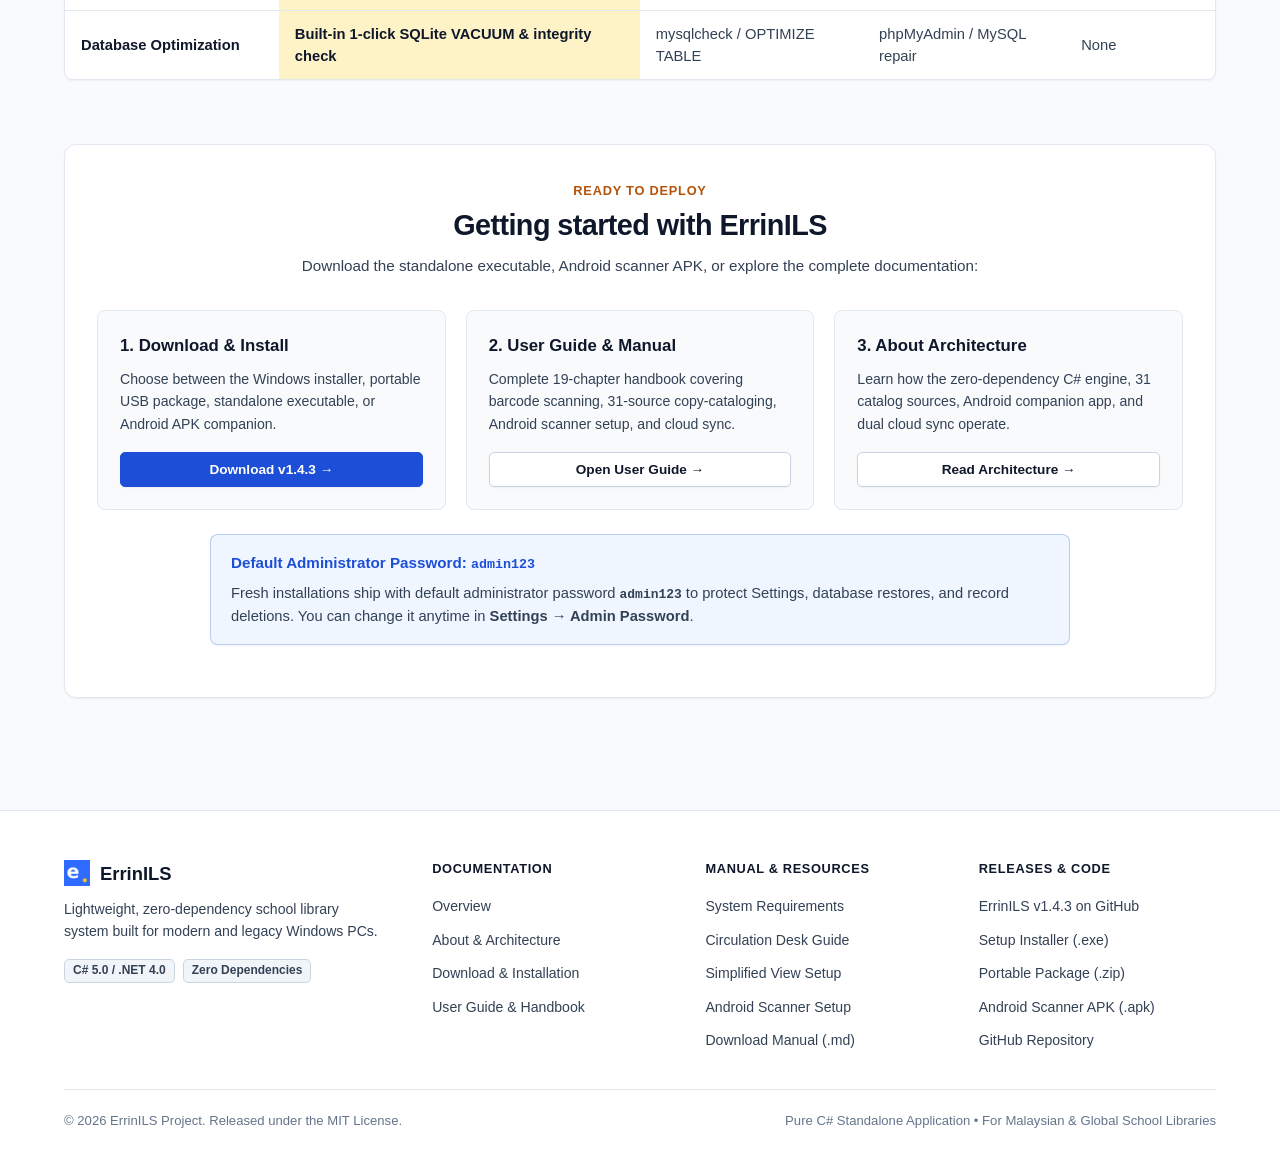
==== commit dfbe3478: "docs: embed subsystem flowcharts in official manual and upgrade website with professional hero secti" ====
--- a/docs/index.html
+++ b/docs/index.html
@@ -28,7 +28,7 @@
       <a href="index.html" class="brand-link">
         <img src="assets/icon.png" alt="ErrinILS Logo" class="brand-icon">
         <span>ErrinILS</span>
-        <span class="brand-badge">v1.4.2</span>
+        <span class="brand-badge">v1.4.3</span>
       </a>
 
       <button class="mobile-menu-btn" aria-label="Toggle navigation" aria-expanded="false">☰</button>
@@ -42,7 +42,7 @@
 
       <div class="nav-actions">
         <button class="theme-toggle-btn" aria-label="Toggle theme" title="Toggle theme"></button>
-        <a href="download.html" class="btn btn-primary btn-sm">Download v1.4.2</a>
+        <a href="download.html" class="btn btn-primary btn-sm">Download v1.4.3</a>
       </div>
     </div>
   </header>
@@ -55,48 +55,97 @@
       <div class="hero-container">
 
         <div class="hero-badge-row">
-          <span class="badge badge-gold">Release v1.4.2</span>
-          <span class="hero-tagline">Open-source school library software for Windows &amp; Android</span>
+          <span class="badge badge-gold">Release v1.4.3 (Production Stable)</span>
+          <span class="hero-tagline">Open-Source Integrated Library System for Windows &amp; Android</span>
         </div>
 
         <h1 class="hero-title">
-          Simple, lightweight library software built for schools.
+          Lightweight, Zero-Dependency School Integrated Library System
         </h1>
 
         <p class="hero-lead">
-          ErrinILS is a standalone library management system designed for everyday school computers. Fast barcode
-          circulation, automated 31-source union copy-cataloguing, Android wireless scanner app, batch label printing, web OPAC, and zero dependencies.
+          A standalone desktop application engineered specifically for primary and secondary school libraries. Features 31-source union copy-cataloguing, wireless Android companion barcode gun, touch-friendly self-checkout kiosk, and privacy-preserving dual cloud sync.
         </p>
 
         <div class="hero-actions">
-          <a href="download.html" class="btn btn-primary btn-lg">
-            <svg width="18" height="18" viewBox="0 0 24 24" fill="none" stroke="currentColor" stroke-width="2"
+          <a href="download.html" class="btn btn-primary btn-hero-cta">
+            <svg width="20" height="20" viewBox="0 0 24 24" fill="none" stroke="currentColor" stroke-width="2"
               stroke-linecap="round" stroke-linejoin="round">
               <path d="M21 15v4a2 2 0 0 1-2 2H5a2 2 0 0 1-2-2v-4"></path>
               <polyline points="7 10 12 15 17 10"></polyline>
               <line x1="12" y1="15" x2="12" y2="3"></line>
             </svg>
-            Download for Windows
+            <span class="cta-text">
+              <span class="cta-title">Download for Windows</span>
+              <span class="cta-sub">v1.4.3 Setup (.exe) • 294 KB</span>
+            </span>
           </a>
-          <a href="download.html" class="btn btn-secondary btn-lg" style="border-color: var(--accent-blue); color: var(--accent-blue);">
-            Android APK
+
+          <a href="https://github.com/RZSY/ErrinILS/releases/download/v1.4.3/ErrinILS-Windows-v1.4.3.zip" class="btn btn-secondary btn-hero-cta">
+            <svg width="18" height="18" viewBox="0 0 24 24" fill="none" stroke="currentColor" stroke-width="2"
+              stroke-linecap="round" stroke-linejoin="round">
+              <rect x="2" y="7" width="20" height="14" rx="2" ry="2"></rect>
+              <path d="M16 21V5a2 2 0 0 0-2-2h-4a2 2 0 0 0-2 2v16"></path>
+            </svg>
+            <span class="cta-text">
+              <span class="cta-title">Portable ZIP Package</span>
+              <span class="cta-sub">No Install Required • 315 KB</span>
+            </span>
           </a>
-          <a href="guide.html" class="btn btn-secondary btn-lg">
-            User Manual
+
+          <a href="https://github.com/RZSY/ErrinILS/releases/download/v1.4.3/ErrinILS-Scanner-v1.4.3.apk" class="btn btn-secondary btn-hero-cta" style="border-color: var(--accent-blue); color: var(--accent-blue);">
+            <svg width="18" height="18" viewBox="0 0 24 24" fill="none" stroke="currentColor" stroke-width="2"
+              stroke-linecap="round" stroke-linejoin="round">
+              <rect x="5" y="2" width="14" height="20" rx="2" ry="2"></rect>
+              <line x1="12" y1="18" x2="12.01" y2="18"></line>
+            </svg>
+            <span class="cta-text">
+              <span class="cta-title">Android Scanner APK</span>
+              <span class="cta-sub">CameraX ML Kit Gun • v1.4.3</span>
+            </span>
           </a>
-          <a href="https://github.com/RZSY/ErrinILS" class="btn btn-secondary btn-lg" target="_blank" rel="noopener">
-            GitHub
+
+          <a href="assets/ErrinILS-User-Guide.pdf" class="btn btn-secondary btn-hero-cta" download="ErrinILS-User-Guide-v1.4.3.pdf">
+            <svg width="18" height="18" viewBox="0 0 24 24" fill="none" stroke="currentColor" stroke-width="2"
+              stroke-linecap="round" stroke-linejoin="round">
+              <path d="M14 2H6a2 2 0 0 0-2 2v16a2 2 0 0 0 2 2h12a2 2 0 0 0 2-2V8z"></path>
+              <polyline points="14 2 14 8 20 8"></polyline>
+              <line x1="16" y1="13" x2="8" y2="13"></line>
+              <line x1="16" y1="17" x2="8" y2="17"></line>
+            </svg>
+            <span class="cta-text">
+              <span class="cta-title">Official Manual (PDF)</span>
+              <span class="cta-sub">24 Pages • Complete With Flowcharts</span>
+            </span>
           </a>
         </div>
 
-        <div class="hero-specs-row">
-          <span>Windows 7, 8, 10, 11 (32 &amp; 64-bit)</span>
-          <span class="dot-sep">•</span>
-          <span>Android Companion APK</span>
-          <span class="dot-sep">•</span>
-          <span>Runs offline on 1 GB RAM</span>
-          <span class="dot-sep">•</span>
-          <span>Free &amp; Open Source (MIT)</span>
+        <!-- Institutional Specifications Matrix Bar -->
+        <div class="hero-specs-grid">
+          <div class="spec-pill">
+            <span class="spec-label">Target Operating System</span>
+            <span class="spec-value">Windows 7, 8, 10, 11 (32 &amp; 64-bit)</span>
+          </div>
+          <div class="spec-pill">
+            <span class="spec-label">Runtime Architecture</span>
+            <span class="spec-value">Pure .NET 4.0 • Zero External DLLs</span>
+          </div>
+          <div class="spec-pill">
+            <span class="spec-label">Hardware Footprint</span>
+            <span class="spec-value">1 GB RAM • 10 MB Storage</span>
+          </div>
+          <div class="spec-pill">
+            <span class="spec-label">Database Persistence</span>
+            <span class="spec-value">SQLite WAL Mode • Relational ACID</span>
+          </div>
+          <div class="spec-pill">
+            <span class="spec-label">Copy-Cataloguing Depth</span>
+            <span class="spec-value">31 Malaysian &amp; Global Archives</span>
+          </div>
+          <div class="spec-pill">
+            <span class="spec-label">Companion Integration</span>
+            <span class="spec-value">Dual Ports (Desktop 8585 &harr; App 8586)</span>
+          </div>
         </div>
 
         <!-- Real Application Showcase -->
@@ -144,6 +193,109 @@
       </div>
     </section>
 
+    <!-- Subsystem Architecture Overview -->
+    <section class="section">
+      <div class="section-header">
+        <span class="section-eyebrow">System Architecture</span>
+        <h2 class="section-title">Six Integrated Subsystems, Zero IT Headaches</h2>
+        <p class="section-subtitle">
+          Unlike complex Linux-based web platforms, ErrinILS unifies the six essential pillars of modern library management into a single, high-performance standalone binary:
+        </p>
+      </div>
+
+      <div class="subsystems-grid">
+        <!-- Subsystem 1 -->
+        <div class="subsystem-card">
+          <div class="subsystem-header">
+            <span class="subsystem-tag">Subsystem 01</span>
+            <h3 class="subsystem-title">Daily Circulation &amp; Self-Checkout Kiosk</h3>
+          </div>
+          <p class="subsystem-desc">
+            Ultra-fast keyboard wedge scanning for Malaysian IC student barcodes and book stickers. Features automatic 7-day loan calculations, hold reservations, overdue fine enforcement, and a child-friendly touch-screen Simplified View.
+          </p>
+          <div class="subsystem-footer">
+            <span>Flowchart 1 in Manual</span>
+            <a href="guide.html#ch7">Read Chapter 7 &rarr;</a>
+          </div>
+        </div>
+
+        <!-- Subsystem 2 -->
+        <div class="subsystem-card">
+          <div class="subsystem-header">
+            <span class="subsystem-tag">Subsystem 02</span>
+            <h3 class="subsystem-title">31-Source Parallel Copy-Cataloguing</h3>
+          </div>
+          <p class="subsystem-desc">
+            Multi-threaded parallel ISBN lookup querying 31 archives: Perpustakaan Negara Malaysia (PNM), KIK National Union, 14 State Public Libraries (PPAS, PPAP, Perak, etc.), top universities (UM, UKM, UiTM, UPSI), DBP, LOC Z39.50, and Open Library.
+          </p>
+          <div class="subsystem-footer">
+            <span>Flowchart 2 in Manual</span>
+            <a href="guide.html#ch9-4">Read Chapter 9 &rarr;</a>
+          </div>
+        </div>
+
+        <!-- Subsystem 3 -->
+        <div class="subsystem-card">
+          <div class="subsystem-header">
+            <span class="subsystem-tag">Subsystem 03</span>
+            <h3 class="subsystem-title">Wireless Android Scanner Companion</h3>
+          </div>
+          <p class="subsystem-desc">
+            Turns any Android smartphone into a physical barcode gun on Port 8586. Features bidirectional communication with desktop Port 8585: live round-trip latency pinging, remote tone/haptic vibration triggers, and subnet auto-discovery.
+          </p>
+          <div class="subsystem-footer">
+            <span>Flowchart 4 in Manual</span>
+            <a href="guide.html#ch13-7">Read Chapter 15 &rarr;</a>
+          </div>
+        </div>
+
+        <!-- Subsystem 4 -->
+        <div class="subsystem-card">
+          <div class="subsystem-header">
+            <span class="subsystem-tag">Subsystem 04</span>
+            <h3 class="subsystem-title">Student Patron Lifecycle &amp; IC Validation</h3>
+          </div>
+          <p class="subsystem-desc">
+            Native mathematical validation for 12-digit Malaysian IC and MyKid numbers (<code>YYMMDD-PB-###G</code>). Automatically tracks class cohorts (Dec 31 snapshots), Nilam reading leaderboards, and enforces 6-year privacy-preserving archive retention.
+          </p>
+          <div class="subsystem-footer">
+            <span>Flowchart 3 in Manual</span>
+            <a href="guide.html#ch10">Read Chapter 11 &rarr;</a>
+          </div>
+        </div>
+
+        <!-- Subsystem 5 -->
+        <div class="subsystem-card">
+          <div class="subsystem-header">
+            <span class="subsystem-tag">Subsystem 05</span>
+            <h3 class="subsystem-title">Privacy-Preserving Dual Cloud Sync</h3>
+          </div>
+          <p class="subsystem-desc">
+            Confidential student records, active loans, and fines synchronize privately to Google Drive via direct REST API v3. Public bibliographic catalog records synchronize to GitHub under the Pustaka Terbuka PPAPP open data standard for multi-PC parity.
+          </p>
+          <div class="subsystem-footer">
+            <span>Flowchart 5 in Manual</span>
+            <a href="guide.html#ch13-9">Read Chapter 16 &rarr;</a>
+          </div>
+        </div>
+
+        <!-- Subsystem 6 -->
+        <div class="subsystem-card">
+          <div class="subsystem-header">
+            <span class="subsystem-tag">Subsystem 06</span>
+            <h3 class="subsystem-title">Zero-Maintenance SQLite Storage &amp; VACUUM</h3>
+          </div>
+          <p class="subsystem-desc">
+            Robust embedded SQLite engine with Write-Ahead Logging (WAL) and pure C# DEFLATE backup compression. Built-in "Optimize Database" utility executing PRAGMA integrity_check, PRAGMA optimize, and VACUUM to prevent data loss.
+          </p>
+          <div class="subsystem-footer">
+            <span>Flowchart 6 in Manual</span>
+            <a href="about.html#persistence">Read Chapter 18 &rarr;</a>
+          </div>
+        </div>
+      </div>
+    </section>
+
     <!-- Core Features Section -->
     <section class="section">
       <div class="section-header">
@@ -346,7 +498,7 @@
           <thead>
             <tr>
               <th>Feature / Metric</th>
-              <th class="highlight">ErrinILS v1.4.2</th>
+              <th class="highlight">ErrinILS v1.4.3</th>
               <th>Koha ILS</th>
               <th>SLiMS (Senayan)</th>
               <th>Excel / Sheets</th>
@@ -466,7 +618,7 @@
           <p style="color: var(--text-muted); font-size: 0.88rem; margin-bottom: 16px;">
             Choose between the Windows installer, portable USB package, standalone executable, or Android APK companion.
           </p>
-          <a href="download.html" class="btn btn-primary btn-sm" style="width: 100%;">Download v1.4.2 →</a>
+          <a href="download.html" class="btn btn-primary btn-sm" style="width: 100%;">Download v1.4.3 →</a>
         </div>
 
         <div
@@ -545,13 +697,13 @@
         <div>
           <div class="footer-col-title">Releases &amp; Code</div>
           <ul class="footer-links">
-            <li><a href="https://github.com/RZSY/ErrinILS/releases/tag/v1.4.2" target="_blank" rel="noopener">ErrinILS
-                v1.4.2 on GitHub</a></li>
-            <li><a href="https://github.com/RZSY/ErrinILS/releases/download/v1.4.2/ErrinILS-Setup-1.4.2.exe">Setup
+            <li><a href="https://github.com/RZSY/ErrinILS/releases/tag/v1.4.3" target="_blank" rel="noopener">ErrinILS
+                v1.4.3 on GitHub</a></li>
+            <li><a href="https://github.com/RZSY/ErrinILS/releases/download/v1.4.3/ErrinILS-Setup-1.4.3.exe">Setup
                 Installer (.exe)</a></li>
-            <li><a href="https://github.com/RZSY/ErrinILS/releases/download/v1.4.2/ErrinILS-Windows.zip">Portable
+            <li><a href="https://github.com/RZSY/ErrinILS/releases/download/v1.4.3/ErrinILS-Windows-v1.4.3.zip">Portable
                 Package (.zip)</a></li>
-            <li><a href="https://github.com/RZSY/ErrinILS/releases/download/v1.4.2/ErrinILS-Scanner-v1.4.2.apk">Android
+            <li><a href="https://github.com/RZSY/ErrinILS/releases/download/v1.4.3/ErrinILS-Scanner-v1.4.3.apk">Android
                 Scanner APK (.apk)</a></li>
             <li><a href="https://github.com/RZSY/ErrinILS" target="_blank" rel="noopener">GitHub Repository</a></li>
           </ul>
--- a/docs/styles.css
+++ b/docs/styles.css
@@ -476,7 +476,7 @@
   font-size: 1.15rem;
   line-height: 1.65;
   color: var(--text-muted);
-  max-width: 760px;
+  max-width: 780px;
   margin-bottom: 26px;
 }
 
@@ -484,8 +484,76 @@
   display: flex;
   flex-wrap: wrap;
   gap: 12px;
-  align-items: center;
-  margin-bottom: 22px;
+  align-items: stretch;
+  margin-bottom: 24px;
+}
+
+.btn-hero-cta {
+  display: inline-flex;
+  align-items: center;
+  gap: 12px;
+  padding: 12px 22px;
+  border-radius: var(--radius-md);
+  font-weight: 700;
+  text-decoration: none;
+  transition: all 0.15s ease;
+}
+
+.btn-hero-cta .cta-text {
+  text-align: left;
+}
+
+.btn-hero-cta .cta-title {
+  display: block;
+  font-size: 0.98rem;
+  line-height: 1.25;
+}
+
+.btn-hero-cta .cta-sub {
+  display: block;
+  font-size: 0.74rem;
+  font-weight: 500;
+  opacity: 0.85;
+}
+
+.hero-specs-grid {
+  display: grid;
+  grid-template-columns: repeat(auto-fit, minmax(170px, 1fr));
+  gap: 10px;
+  margin: 18px 0 34px 0;
+}
+
+.spec-pill {
+  background: var(--bg-surface);
+  border: 1px solid var(--border-subtle);
+  border-radius: var(--radius-md);
+  padding: 10px 14px;
+  display: flex;
+  flex-direction: column;
+  gap: 3px;
+  transition: all 0.15s ease;
+}
+
+.spec-pill:hover {
+  border-color: var(--border-strong);
+  background: var(--bg-surface-elevated);
+}
+
+.spec-label {
+  font-size: 0.70rem;
+  font-weight: 700;
+  text-transform: uppercase;
+  letter-spacing: 0.05em;
+  color: var(--text-dim);
+}
+
+.spec-value {
+  font-size: 0.88rem;
+  font-weight: 600;
+  color: var(--text-main);
+  white-space: nowrap;
+  overflow: hidden;
+  text-overflow: ellipsis;
 }
 
 .hero-specs-row {
@@ -495,7 +563,84 @@
   gap: 10px;
   color: var(--text-dim);
   font-size: 0.88rem;
-  margin-bottom: 40px;
+  margin-bottom: 30px;
+}
+
+.subsystems-grid {
+  display: grid;
+  grid-template-columns: repeat(auto-fit, minmax(320px, 1fr));
+  gap: 20px;
+  margin-top: 24px;
+}
+
+.subsystem-card {
+  background: var(--bg-surface);
+  border: 1px solid var(--border-subtle);
+  border-radius: var(--radius-md);
+  padding: 24px;
+  display: flex;
+  flex-direction: column;
+  justify-content: space-between;
+  transition: all 0.2s ease;
+}
+
+.subsystem-card:hover {
+  border-color: var(--border-strong);
+  box-shadow: var(--shadow-md);
+  transform: translateY(-2px);
+}
+
+.subsystem-header {
+  margin-bottom: 12px;
+}
+
+.subsystem-tag {
+  display: inline-block;
+  font-size: 0.72rem;
+  font-weight: 700;
+  font-family: var(--font-mono);
+  color: var(--accent-gold);
+  text-transform: uppercase;
+  letter-spacing: 0.06em;
+  margin-bottom: 4px;
+}
+
+.subsystem-title {
+  font-size: 1.15rem;
+  font-weight: 750;
+  color: var(--text-main);
+  line-height: 1.35;
+}
+
+.subsystem-desc {
+  font-size: 0.90rem;
+  color: var(--text-muted);
+  line-height: 1.6;
+  margin-bottom: 16px;
+  flex: 1;
+}
+
+.subsystem-footer {
+  display: flex;
+  align-items: center;
+  justify-content: space-between;
+  padding-top: 12px;
+  border-top: 1px solid var(--border-subtle);
+  font-size: 0.82rem;
+}
+
+.subsystem-footer span {
+  color: var(--text-dim);
+  font-weight: 500;
+}
+
+.subsystem-footer a {
+  color: var(--accent-blue);
+  font-weight: 600;
+}
+
+.subsystem-footer a:hover {
+  text-decoration: underline;
 }
 
 .dot-sep {
@@ -1283,33 +1428,73 @@
 }
 
 /* -------------------------------------------------------------------
-   Print Stylesheet (For User Guide)
+   Print Stylesheet (For User Guide & PDF Export)
    ------------------------------------------------------------------- */
 @media print {
+  @page {
+    size: A4 portrait;
+    margin: 14mm 12mm 14mm 12mm;
+  }
+  * {
+    -webkit-print-color-adjust: exact !important;
+    print-color-adjust: exact !important;
+  }
   body {
     background: #ffffff !important;
     color: #000000 !important;
+    font-size: 10pt;
+    line-height: 1.45;
   }
   .site-header, .site-footer, .guide-sidebar, .guide-actions-bar, .hero-actions, .showcase-tabs, .mobile-menu-btn, .theme-toggle-btn {
     display: none !important;
   }
+  .page-container {
+    padding: 0 !important;
+    max-width: 100% !important;
+  }
   .guide-layout {
     display: block !important;
   }
   .guide-content {
     max-width: 100% !important;
   }
-  .card, .step-card, .callout, .code-box {
+  .chapter-number, .chapter-title, h1, h2, h3, h4 {
+    page-break-after: avoid !important;
+    break-after: avoid !important;
+    color: #0f172a !important;
+  }
+  .guide-chapter {
+    page-break-inside: auto;
+    margin-bottom: 28px !important;
+    padding-bottom: 20px !important;
+  }
+  .card, .step-card, .callout, .code-box, .data-table, .table-container, .flowchart-container {
     background: #ffffff !important;
     color: #000000 !important;
-    border: 1px solid #cccccc !important;
+    border: 1px solid #cbd5e1 !important;
     box-shadow: none !important;
+    page-break-inside: avoid !important;
+    break-inside: avoid !important;
+  }
+  .flowchart-container {
+    border-left: 4px solid var(--accent-gold) !important;
+    margin: 16px 0 !important;
+    padding: 14px !important;
+  }
+  .flowchart-svg {
+    max-width: 100% !important;
+    width: 100% !important;
+    min-width: 0 !important;
+    height: auto !important;
   }
   h1, h2, h3, h4, p, span, li, td, th {
-    color: #000000 !important;
+    color: #0f172a !important;
+  }
+  p, li {
+    color: #334155 !important;
   }
   a {
-    color: #000000 !important;
+    color: #1d4ed8 !important;
     text-decoration: underline;
   }
 }
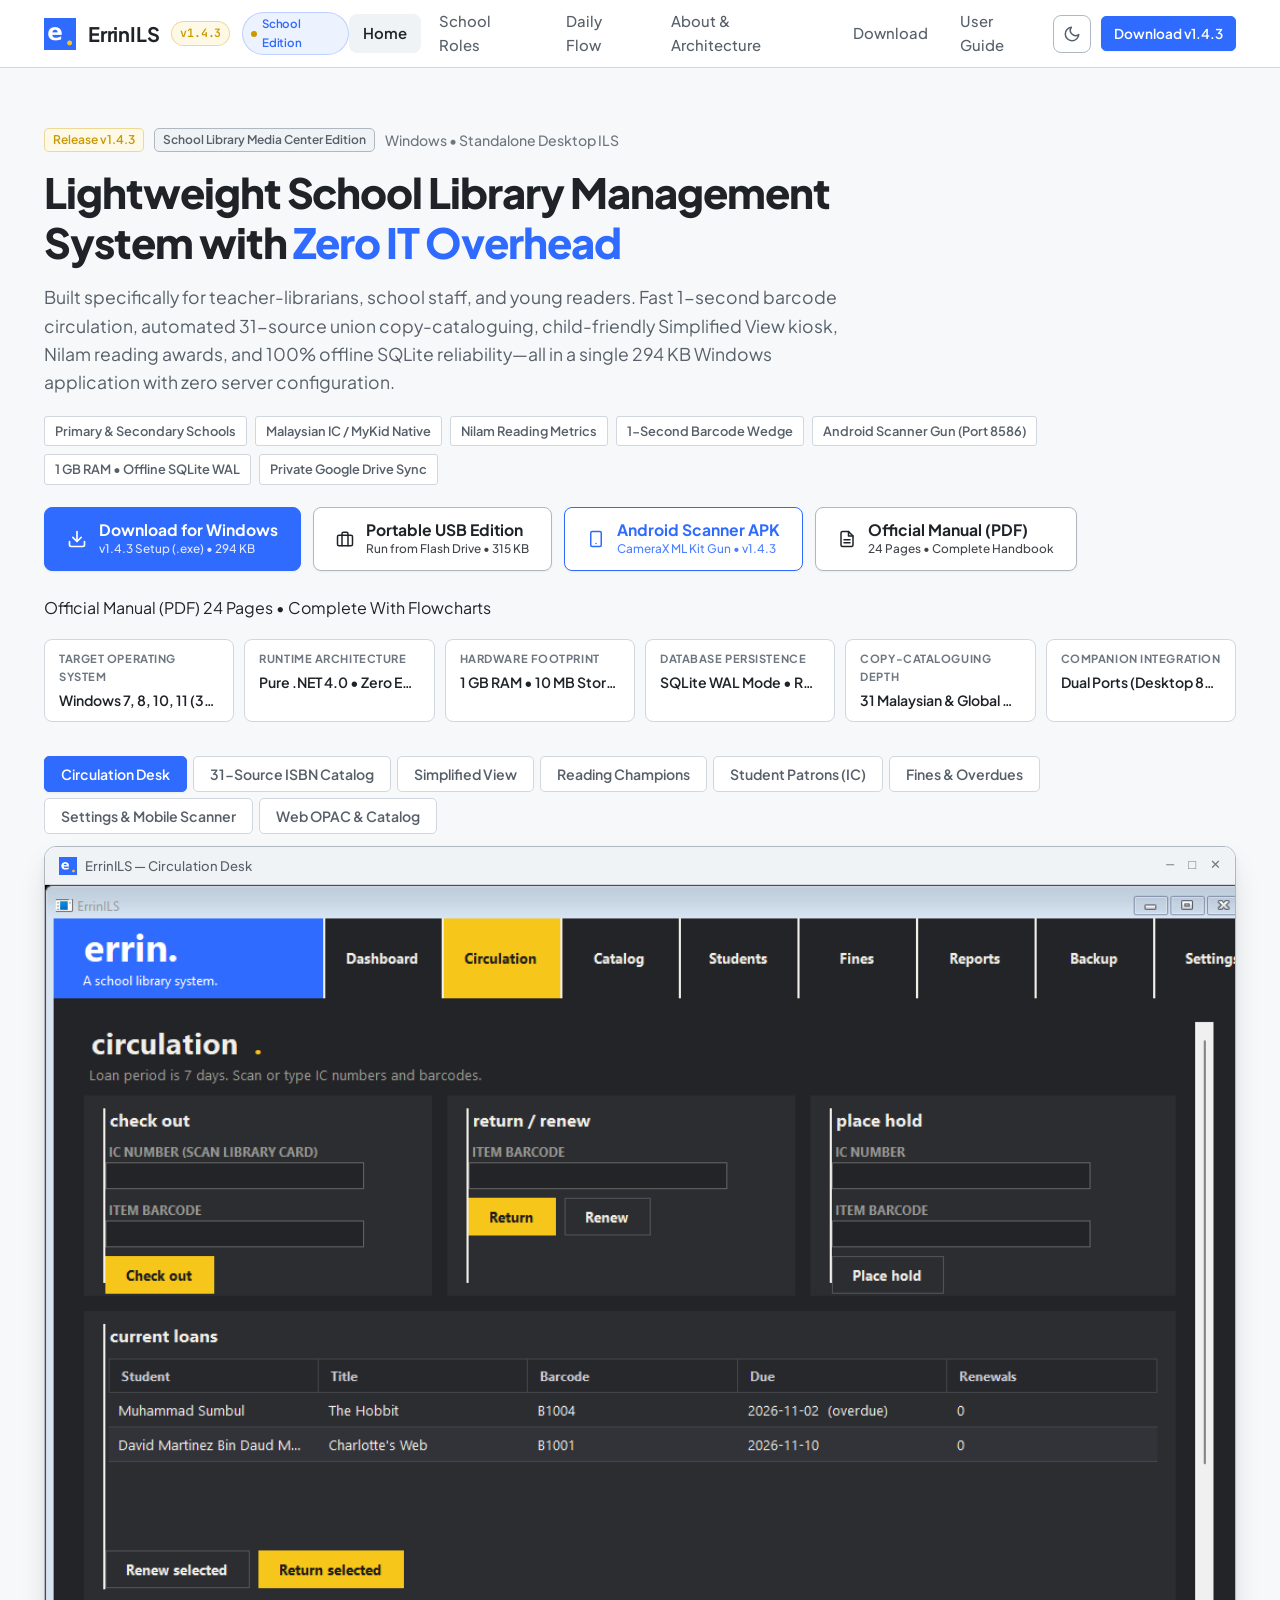
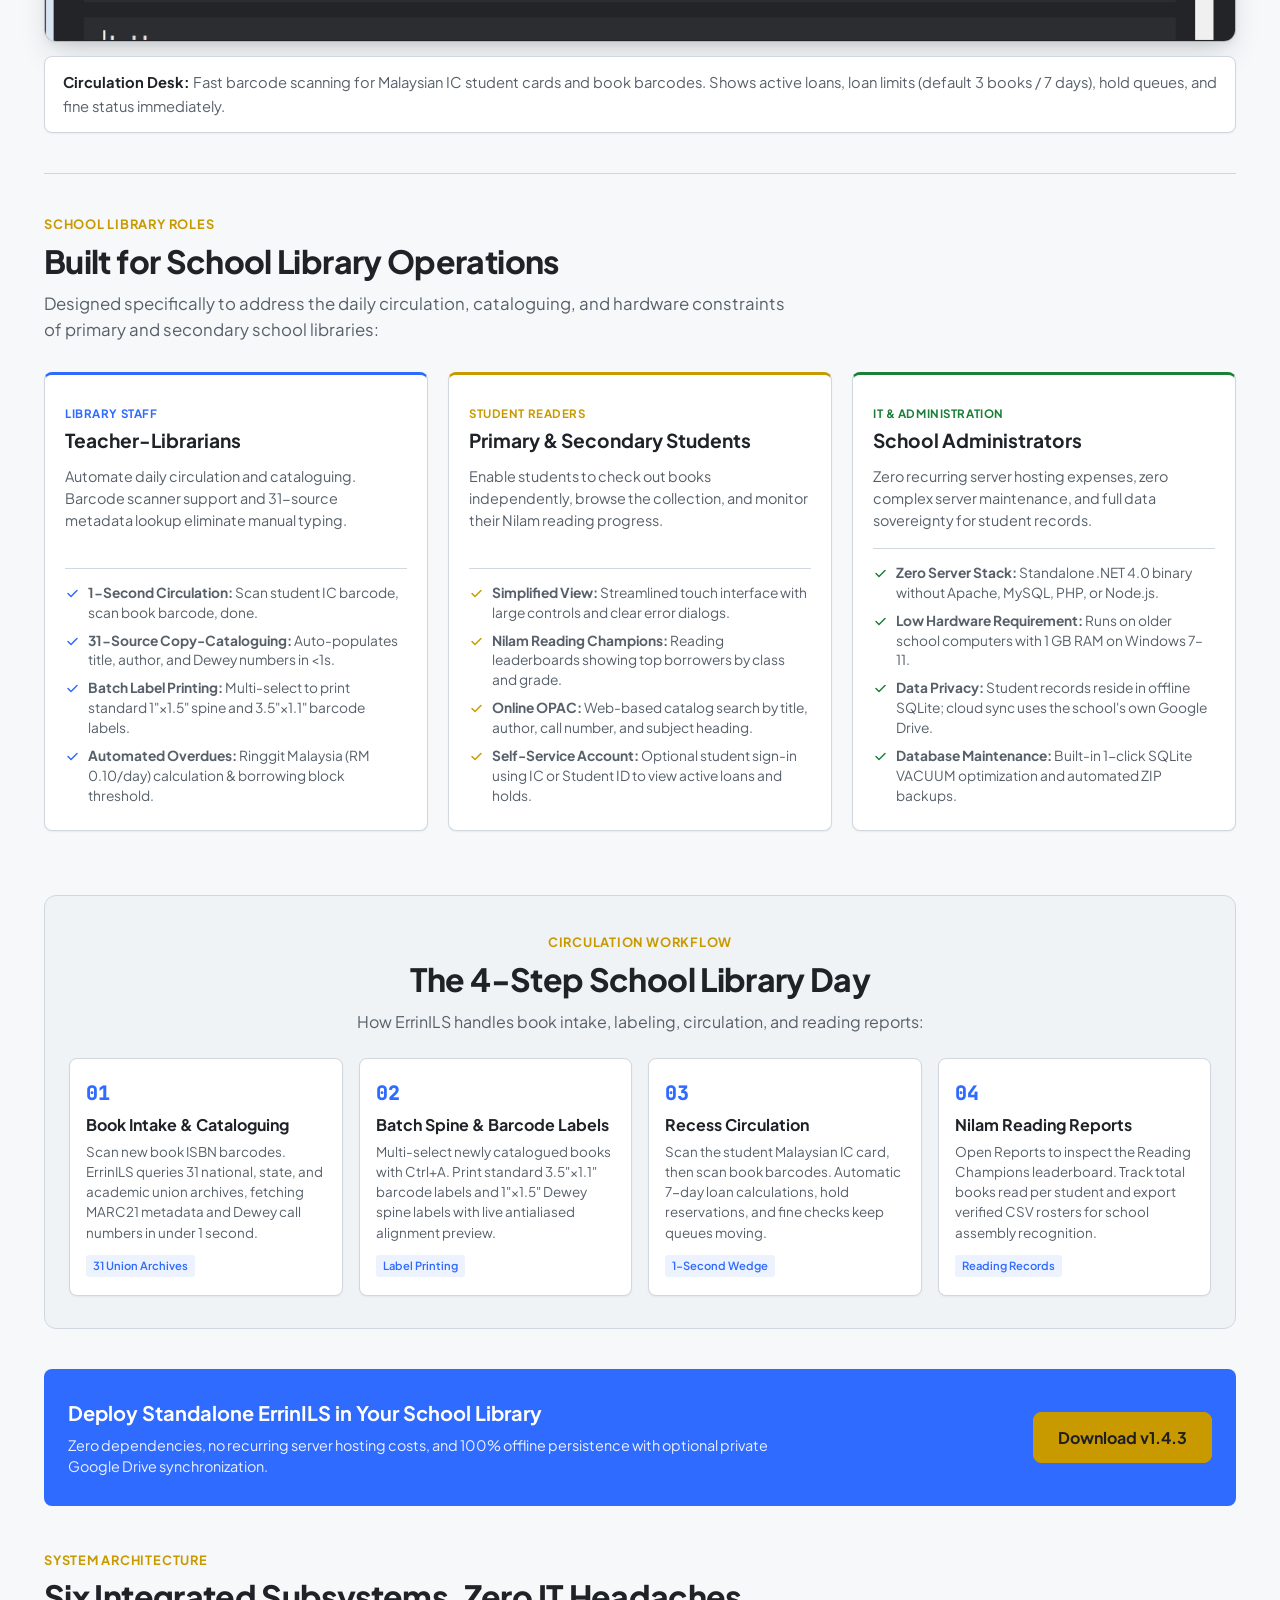
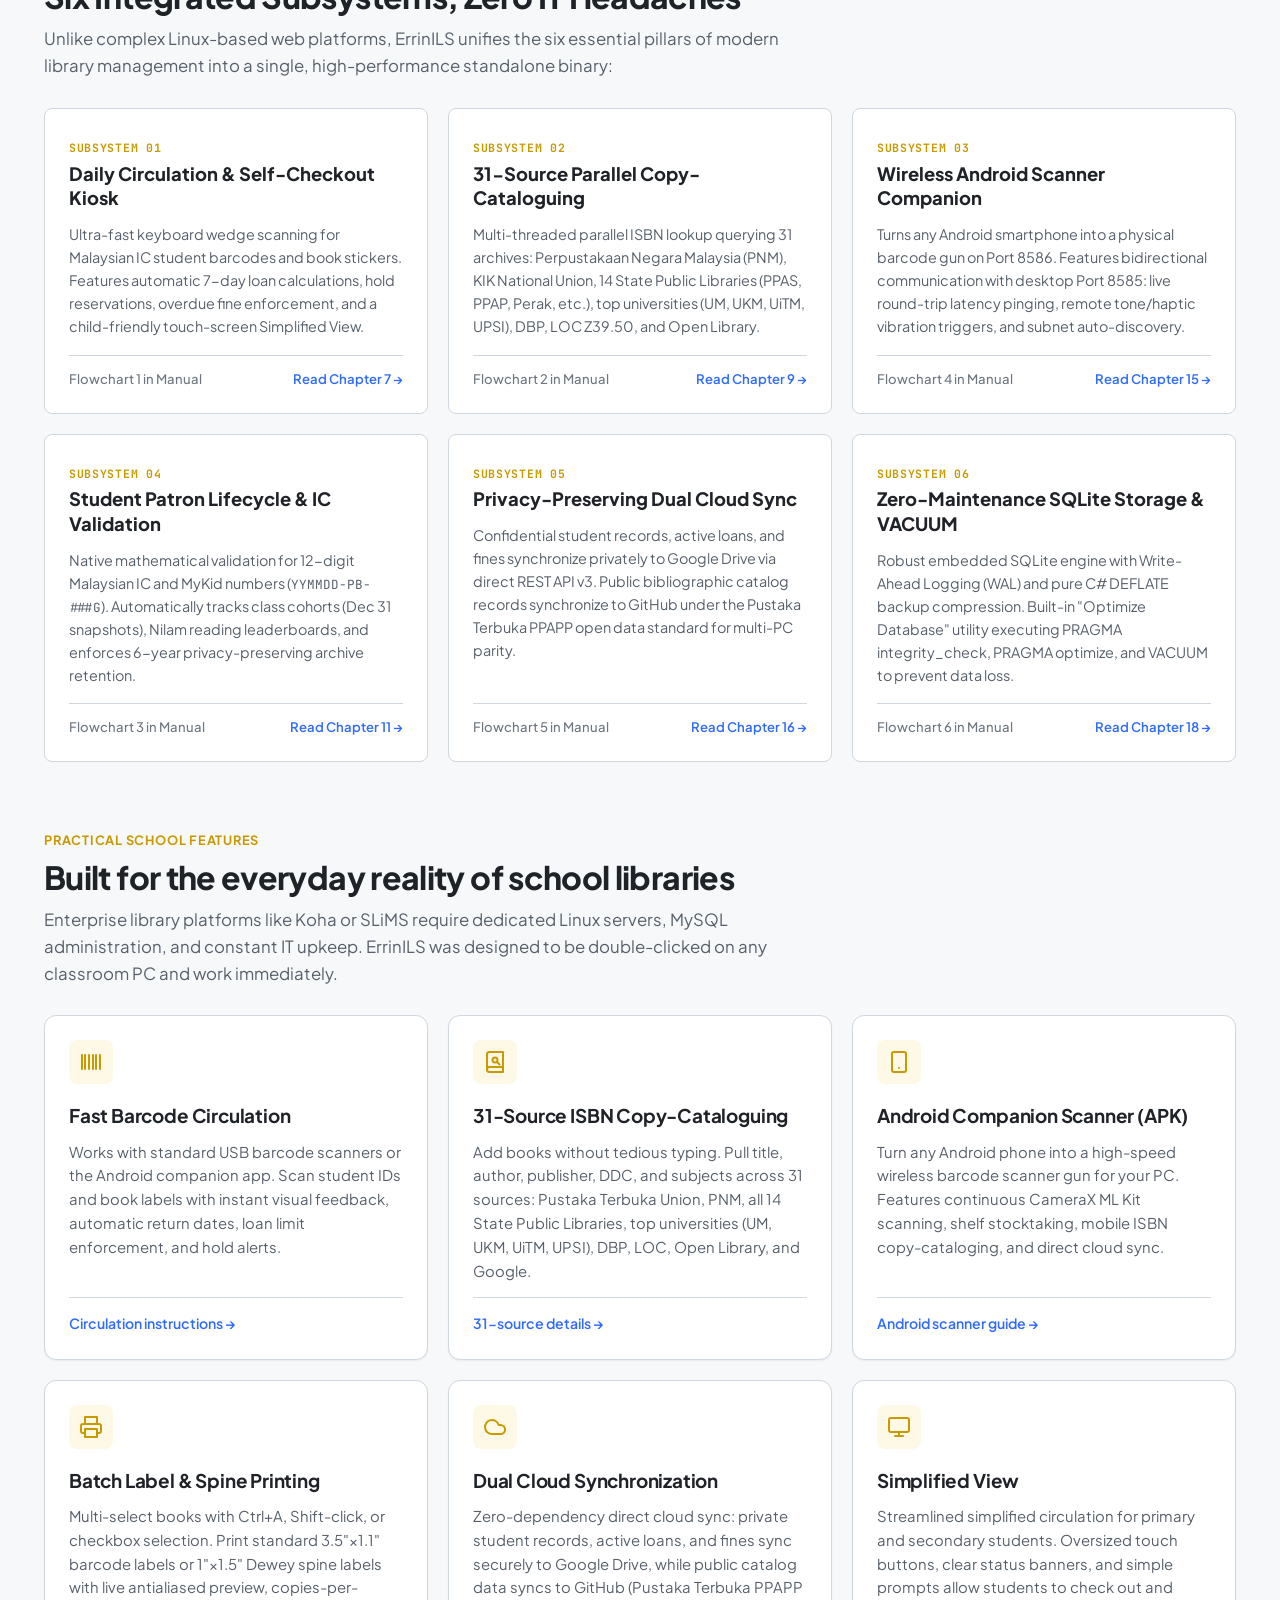
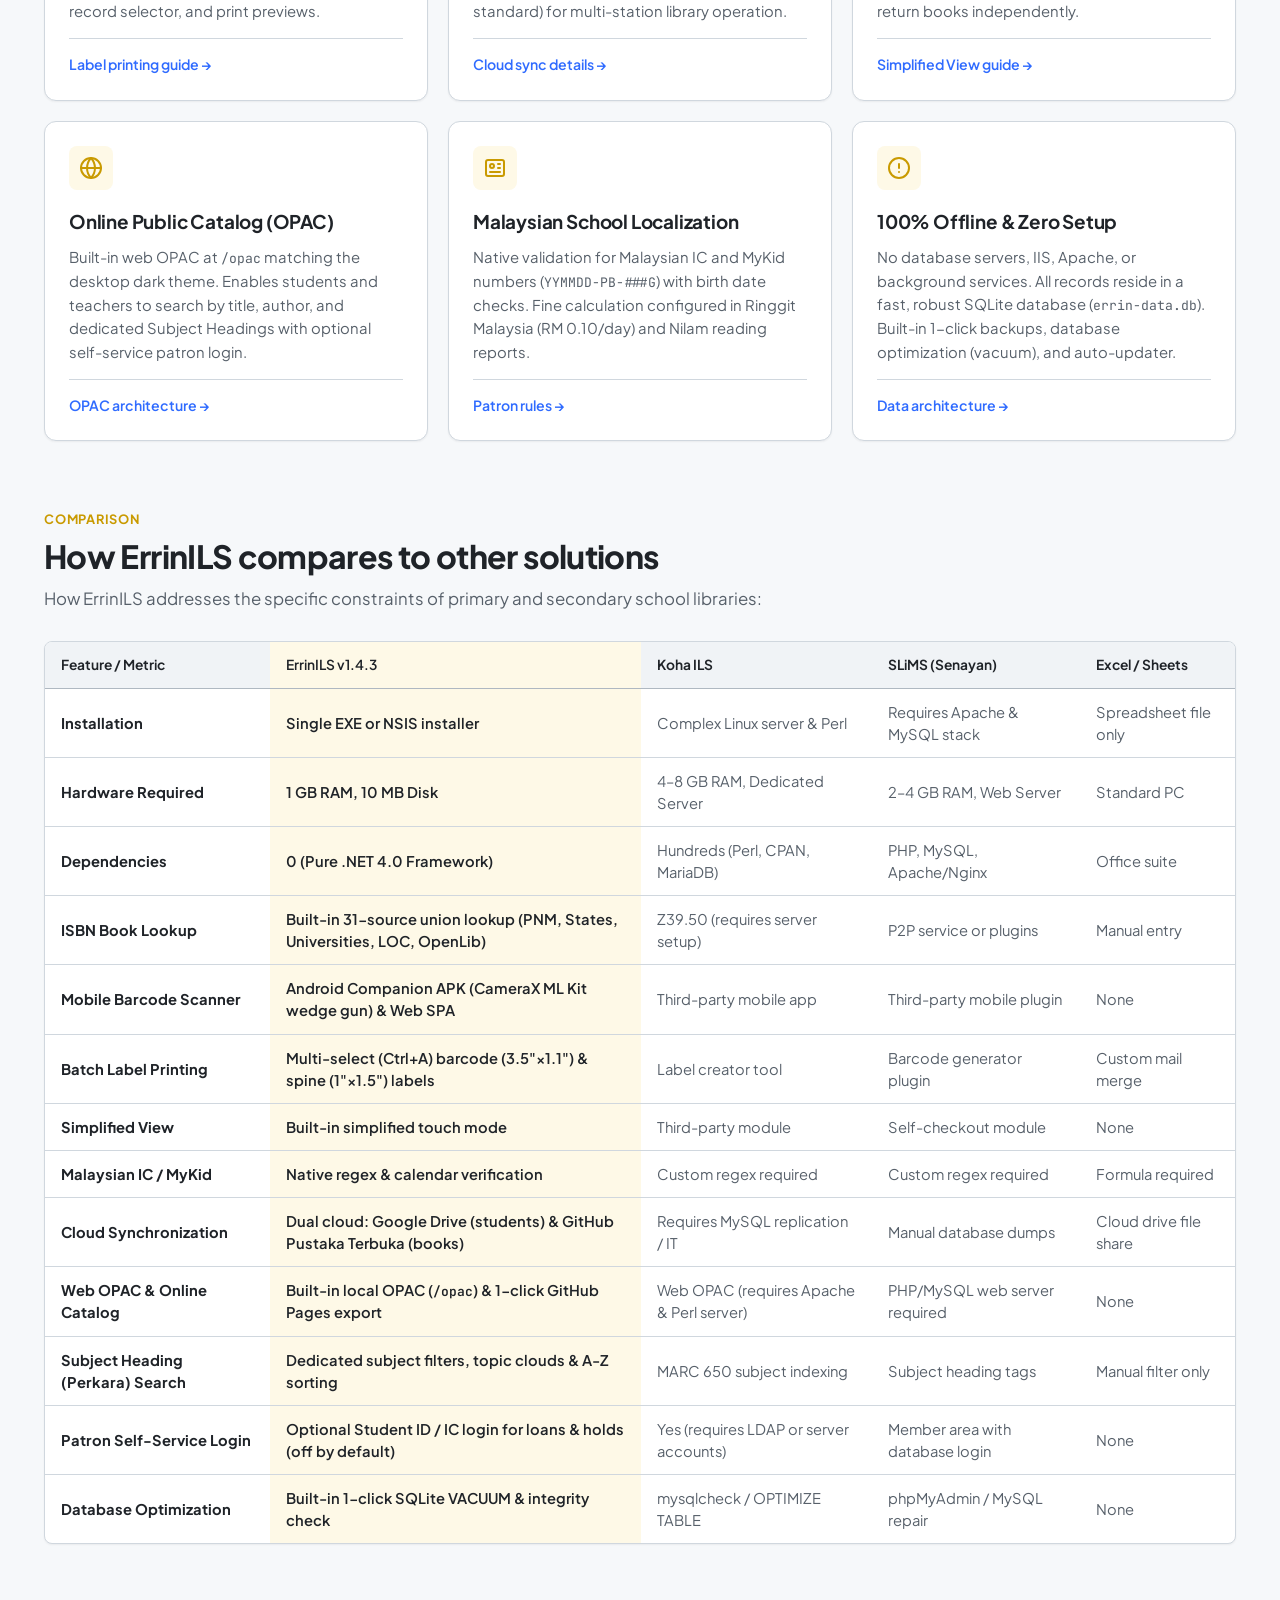
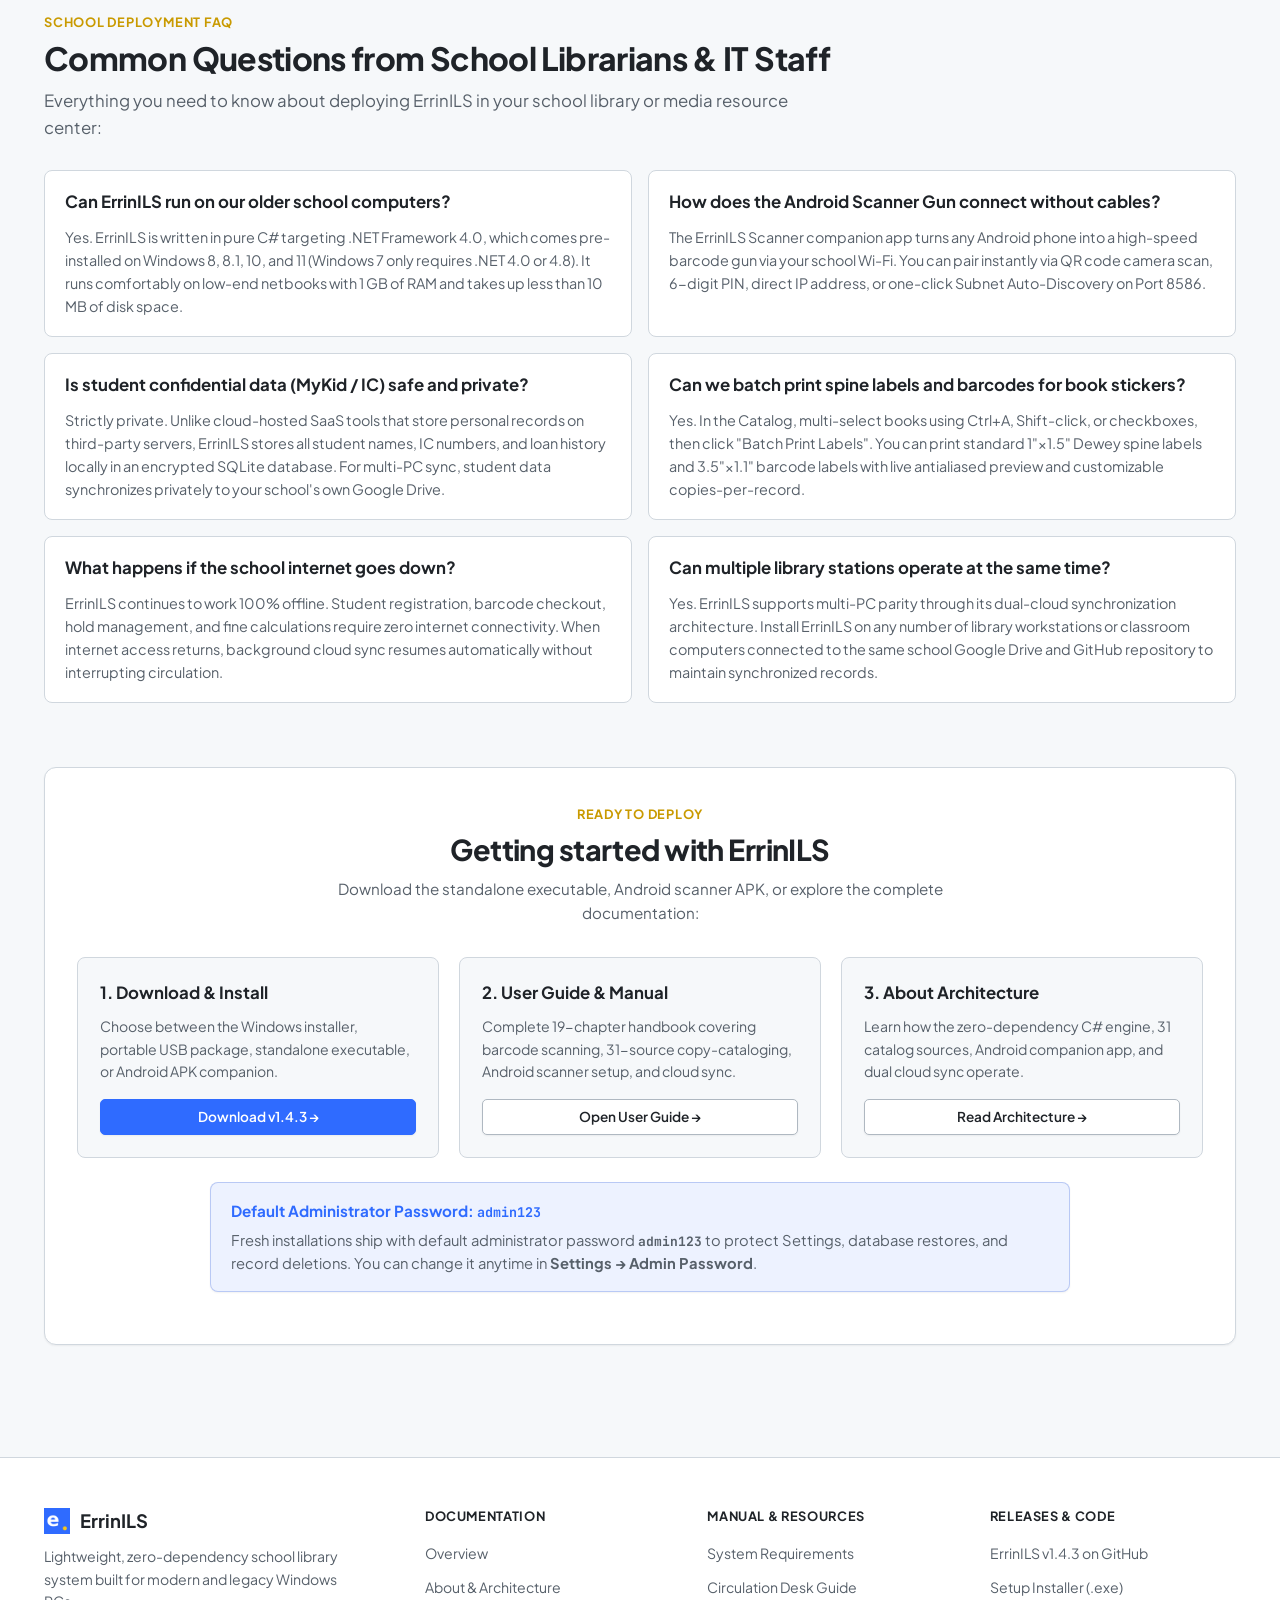
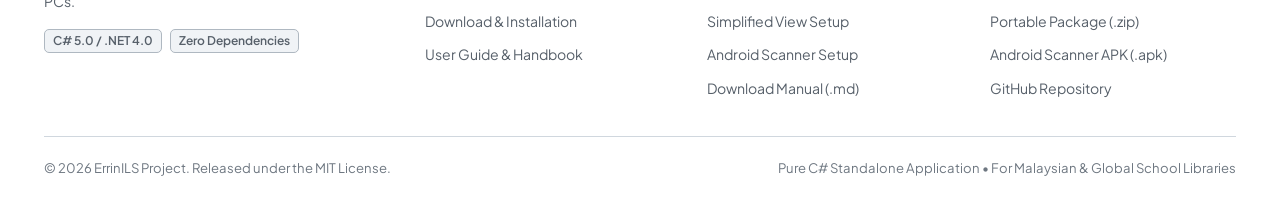
==== commit ae4d61fe: "docs: overhaul website theme to match logo colors, strip emojis, and add school library sections" ====
--- a/docs/index.html
+++ b/docs/index.html
@@ -4,10 +4,13 @@
 <head>
   <meta charset="UTF-8">
   <meta name="viewport" content="width=device-width, initial-scale=1.0">
-  <title>ErrinILS - Lightweight School Library Management System for Windows</title>
+  <title>ErrinILS - Modern School Library System for Windows (Pusat Sumber Sekolah)</title>
   <meta name="description"
-    content="Standalone, zero-dependency school library system (ILS) for Windows. Fast barcode circulation, automated 5-source ISBN cataloguing, Simplified View, and offline SQLite database.">
+    content="Lightweight, zero-dependency school library system (ILS) for Windows. 1-second barcode circulation, automated 31-source union copy-cataloguing, child-friendly Simplified View kiosk, Nilam reading leaderboards, and offline SQLite resilience.">
   <link rel="icon" type="image/png" href="assets/icon.png">
+  <link rel="preconnect" href="https://fonts.googleapis.com">
+  <link rel="preconnect" href="https://fonts.gstatic.com" crossorigin>
+  <link href="https://fonts.googleapis.com/css2?family=Plus+Jakarta+Sans:ital,wght@0,300;0,400;0,500;0,600;0,700;0,800;1,400;1,600&family=Outfit:wght@500;600;700;800&family=JetBrains+Mono:wght@400;500;600&display=swap" rel="stylesheet">
   <link rel="stylesheet" href="styles.css">
   <script>
     (function () {
@@ -29,13 +32,16 @@
         <img src="assets/icon.png" alt="ErrinILS Logo" class="brand-icon">
         <span>ErrinILS</span>
         <span class="brand-badge">v1.4.3</span>
+        <span class="brand-school-pill"><span class="school-dot"></span>School Edition</span>
       </a>
 
       <button class="mobile-menu-btn" aria-label="Toggle navigation" aria-expanded="false">☰</button>
 
       <nav class="main-nav">
         <a href="index.html" class="nav-link active">Home</a>
-        <a href="about.html" class="nav-link">About</a>
+        <a href="#roles" class="nav-link">School Roles</a>
+        <a href="#workflow" class="nav-link">Daily Flow</a>
+        <a href="about.html" class="nav-link">About &amp; Architecture</a>
         <a href="download.html" class="nav-link">Download</a>
         <a href="guide.html" class="nav-link">User Guide</a>
       </nav>
@@ -55,17 +61,29 @@
       <div class="hero-container">
 
         <div class="hero-badge-row">
-          <span class="badge badge-gold">Release v1.4.3 (Production Stable)</span>
-          <span class="hero-tagline">Open-Source Integrated Library System for Windows &amp; Android</span>
+          <span class="badge badge-gold">Release v1.4.3</span>
+          <span class="badge badge-subtle">School Library Media Center Edition</span>
+          <span class="hero-tagline">Windows &bull; Standalone Desktop ILS</span>
         </div>
 
         <h1 class="hero-title">
-          Lightweight, Zero-Dependency School Integrated Library System
+          Lightweight School Library Management System with <span class="title-accent">Zero IT Overhead</span>
         </h1>
 
         <p class="hero-lead">
-          A standalone desktop application engineered specifically for primary and secondary school libraries. Features 31-source union copy-cataloguing, wireless Android companion barcode gun, touch-friendly self-checkout kiosk, and privacy-preserving dual cloud sync.
+          Built specifically for teacher-librarians, school staff, and young readers. Fast 1-second barcode circulation, automated 31-source union copy-cataloguing, child-friendly Simplified View kiosk, Nilam reading awards, and 100% offline SQLite reliability—all in a single 294 KB Windows application with zero server configuration.
         </p>
+
+        <!-- School Library Trust Badges -->
+        <div class="school-trust-badges">
+          <div class="trust-badge">Primary &amp; Secondary Schools</div>
+          <div class="trust-badge">Malaysian IC / MyKid Native</div>
+          <div class="trust-badge">Nilam Reading Metrics</div>
+          <div class="trust-badge">1-Second Barcode Wedge</div>
+          <div class="trust-badge">Android Scanner Gun (Port 8586)</div>
+          <div class="trust-badge">1 GB RAM &bull; Offline SQLite WAL</div>
+          <div class="trust-badge">Private Google Drive Sync</div>
+        </div>
 
         <div class="hero-actions">
           <a href="download.html" class="btn btn-primary btn-hero-cta">
@@ -88,8 +106,8 @@
               <path d="M16 21V5a2 2 0 0 0-2-2h-4a2 2 0 0 0-2 2v16"></path>
             </svg>
             <span class="cta-text">
-              <span class="cta-title">Portable ZIP Package</span>
-              <span class="cta-sub">No Install Required • 315 KB</span>
+              <span class="cta-title">Portable USB Edition</span>
+              <span class="cta-sub">Run from Flash Drive • 315 KB</span>
             </span>
           </a>
 
@@ -115,6 +133,15 @@
             </svg>
             <span class="cta-text">
               <span class="cta-title">Official Manual (PDF)</span>
+              <span class="cta-sub">24 Pages • Complete Handbook</span>
+            </span>
+          </a>
+        </div>
+              <line x1="16" y1="13" x2="8" y2="13"></line>
+              <line x1="16" y1="17" x2="8" y2="17"></line>
+            </svg>
+            <span class="cta-text">
+              <span class="cta-title">Official Manual (PDF)</span>
               <span class="cta-sub">24 Pages • Complete With Flowcharts</span>
             </span>
           </a>
@@ -151,19 +178,14 @@
         <!-- Real Application Showcase -->
         <div class="app-showcase">
           <div class="showcase-tabs" role="tablist">
-            <button class="showcase-tab active" data-shot="circulation" role="tab" aria-selected="true">Circulation
-              Desk</button>
-            <button class="showcase-tab" data-shot="catalog" role="tab" aria-selected="false">31-Source ISBN
-              Lookup</button>
+            <button class="showcase-tab active" data-shot="circulation" role="tab" aria-selected="true">Circulation Desk</button>
+            <button class="showcase-tab" data-shot="catalog" role="tab" aria-selected="false">31-Source ISBN Catalog</button>
             <button class="showcase-tab" data-shot="simple" role="tab" aria-selected="false">Simplified View</button>
             <button class="showcase-tab" data-shot="reports" role="tab" aria-selected="false">Reading Champions</button>
-            <button class="showcase-tab" data-shot="students" role="tab" aria-selected="false">Student Patrons
-              (IC)</button>
-            <button class="showcase-tab" data-shot="fines" role="tab" aria-selected="false">Fines &amp;
-              Overdues</button>
-            <button class="showcase-tab" data-shot="settings" role="tab" aria-selected="false">Settings &amp; Mobile
-              QR</button>
-            <button class="showcase-tab" data-shot="opac" role="tab" aria-selected="false">Web OPAC &amp; Static</button>
+            <button class="showcase-tab" data-shot="students" role="tab" aria-selected="false">Student Patrons (IC)</button>
+            <button class="showcase-tab" data-shot="fines" role="tab" aria-selected="false">Fines &amp; Overdues</button>
+            <button class="showcase-tab" data-shot="settings" role="tab" aria-selected="false">Settings &amp; Mobile Scanner</button>
+            <button class="showcase-tab" data-shot="opac" role="tab" aria-selected="false">Web OPAC &amp; Catalog</button>
           </div>
 
           <div class="window-frame">
@@ -193,6 +215,172 @@
       </div>
     </section>
 
+    <!-- School Roles Section -->
+    <section class="section" id="roles">
+      <div class="section-header">
+        <span class="section-eyebrow">School Library Roles</span>
+        <h2 class="section-title">Built for School Library Operations</h2>
+        <p class="section-subtitle">
+          Designed specifically to address the daily circulation, cataloguing, and hardware constraints of primary and secondary school libraries:
+        </p>
+      </div>
+
+      <div class="roles-grid">
+        <!-- Persona 1: Teacher-Librarians -->
+        <div class="role-card role-librarian">
+          <div class="role-header">
+            <span class="role-badge">Library Staff</span>
+            <h3 class="role-title">Teacher-Librarians</h3>
+          </div>
+          <p class="role-desc">
+            Automate daily circulation and cataloguing. Barcode scanner support and 31-source metadata lookup eliminate manual typing.
+          </p>
+          <ul class="role-features-list">
+            <li>
+              <svg viewBox="0 0 20 20" fill="currentColor"><path fill-rule="evenodd" d="M16.707 5.293a1 1 0 010 1.414l-8 8a1 1 0 01-1.414 0l-4-4a1 1 0 011.414-1.414L8 12.586l7.293-7.293a1 1 0 011.414 0z" clip-rule="evenodd"/></svg>
+              <span><strong>1-Second Circulation:</strong> Scan student IC barcode, scan book barcode, done.</span>
+            </li>
+            <li>
+              <svg viewBox="0 0 20 20" fill="currentColor"><path fill-rule="evenodd" d="M16.707 5.293a1 1 0 010 1.414l-8 8a1 1 0 01-1.414 0l-4-4a1 1 0 011.414-1.414L8 12.586l7.293-7.293a1 1 0 011.414 0z" clip-rule="evenodd"/></svg>
+              <span><strong>31-Source Copy-Cataloguing:</strong> Auto-populates title, author, and Dewey numbers in &lt;1s.</span>
+            </li>
+            <li>
+              <svg viewBox="0 0 20 20" fill="currentColor"><path fill-rule="evenodd" d="M16.707 5.293a1 1 0 010 1.414l-8 8a1 1 0 01-1.414 0l-4-4a1 1 0 011.414-1.414L8 12.586l7.293-7.293a1 1 0 011.414 0z" clip-rule="evenodd"/></svg>
+              <span><strong>Batch Label Printing:</strong> Multi-select to print standard 1"×1.5" spine and 3.5"×1.1" barcode labels.</span>
+            </li>
+            <li>
+              <svg viewBox="0 0 20 20" fill="currentColor"><path fill-rule="evenodd" d="M16.707 5.293a1 1 0 010 1.414l-8 8a1 1 0 01-1.414 0l-4-4a1 1 0 011.414-1.414L8 12.586l7.293-7.293a1 1 0 011.414 0z" clip-rule="evenodd"/></svg>
+              <span><strong>Automated Overdues:</strong> Ringgit Malaysia (RM 0.10/day) calculation &amp; borrowing block threshold.</span>
+            </li>
+          </ul>
+        </div>
+
+        <!-- Persona 2: Students & Young Readers -->
+        <div class="role-card role-students">
+          <div class="role-header">
+            <span class="role-badge">Student Readers</span>
+            <h3 class="role-title">Primary &amp; Secondary Students</h3>
+          </div>
+          <p class="role-desc">
+            Enable students to check out books independently, browse the collection, and monitor their Nilam reading progress.
+          </p>
+          <ul class="role-features-list">
+            <li>
+              <svg viewBox="0 0 20 20" fill="currentColor"><path fill-rule="evenodd" d="M16.707 5.293a1 1 0 010 1.414l-8 8a1 1 0 01-1.414 0l-4-4a1 1 0 011.414-1.414L8 12.586l7.293-7.293a1 1 0 011.414 0z" clip-rule="evenodd"/></svg>
+              <span><strong>Simplified View:</strong> Streamlined touch interface with large controls and clear error dialogs.</span>
+            </li>
+            <li>
+              <svg viewBox="0 0 20 20" fill="currentColor"><path fill-rule="evenodd" d="M16.707 5.293a1 1 0 010 1.414l-8 8a1 1 0 01-1.414 0l-4-4a1 1 0 011.414-1.414L8 12.586l7.293-7.293a1 1 0 011.414 0z" clip-rule="evenodd"/></svg>
+              <span><strong>Nilam Reading Champions:</strong> Reading leaderboards showing top borrowers by class and grade.</span>
+            </li>
+            <li>
+              <svg viewBox="0 0 20 20" fill="currentColor"><path fill-rule="evenodd" d="M16.707 5.293a1 1 0 010 1.414l-8 8a1 1 0 01-1.414 0l-4-4a1 1 0 011.414-1.414L8 12.586l7.293-7.293a1 1 0 011.414 0z" clip-rule="evenodd"/></svg>
+              <span><strong>Online OPAC:</strong> Web-based catalog search by title, author, call number, and subject heading.</span>
+            </li>
+            <li>
+              <svg viewBox="0 0 20 20" fill="currentColor"><path fill-rule="evenodd" d="M16.707 5.293a1 1 0 010 1.414l-8 8a1 1 0 01-1.414 0l-4-4a1 1 0 011.414-1.414L8 12.586l7.293-7.293a1 1 0 011.414 0z" clip-rule="evenodd"/></svg>
+              <span><strong>Self-Service Account:</strong> Optional student sign-in using IC or Student ID to view active loans and holds.</span>
+            </li>
+          </ul>
+        </div>
+
+        <!-- Persona 3: School Admin & IT -->
+        <div class="role-card role-admin">
+          <div class="role-header">
+            <span class="role-badge">IT &amp; Administration</span>
+            <h3 class="role-title">School Administrators</h3>
+          </div>
+          <p class="role-desc">
+            Zero recurring server hosting expenses, zero complex server maintenance, and full data sovereignty for student records.
+          </p>
+          <ul class="role-features-list">
+            <li>
+              <svg viewBox="0 0 20 20" fill="currentColor"><path fill-rule="evenodd" d="M16.707 5.293a1 1 0 010 1.414l-8 8a1 1 0 01-1.414 0l-4-4a1 1 0 011.414-1.414L8 12.586l7.293-7.293a1 1 0 011.414 0z" clip-rule="evenodd"/></svg>
+              <span><strong>Zero Server Stack:</strong> Standalone .NET 4.0 binary without Apache, MySQL, PHP, or Node.js.</span>
+            </li>
+            <li>
+              <svg viewBox="0 0 20 20" fill="currentColor"><path fill-rule="evenodd" d="M16.707 5.293a1 1 0 010 1.414l-8 8a1 1 0 01-1.414 0l-4-4a1 1 0 011.414-1.414L8 12.586l7.293-7.293a1 1 0 011.414 0z" clip-rule="evenodd"/></svg>
+              <span><strong>Low Hardware Requirement:</strong> Runs on older school computers with 1 GB RAM on Windows 7–11.</span>
+            </li>
+            <li>
+              <svg viewBox="0 0 20 20" fill="currentColor"><path fill-rule="evenodd" d="M16.707 5.293a1 1 0 010 1.414l-8 8a1 1 0 01-1.414 0l-4-4a1 1 0 011.414-1.414L8 12.586l7.293-7.293a1 1 0 011.414 0z" clip-rule="evenodd"/></svg>
+              <span><strong>Data Privacy:</strong> Student records reside in offline SQLite; cloud sync uses the school's own Google Drive.</span>
+            </li>
+            <li>
+              <svg viewBox="0 0 20 20" fill="currentColor"><path fill-rule="evenodd" d="M16.707 5.293a1 1 0 010 1.414l-8 8a1 1 0 01-1.414 0l-4-4a1 1 0 011.414-1.414L8 12.586l7.293-7.293a1 1 0 011.414 0z" clip-rule="evenodd"/></svg>
+              <span><strong>Database Maintenance:</strong> Built-in 1-click SQLite VACUUM optimization and automated ZIP backups.</span>
+            </li>
+          </ul>
+        </div>
+      </div>
+    </section>
+
+    <!-- Visual 4-Step Workflow: The Daily School Library Routine -->
+    <section class="section workflow-section" id="workflow">
+      <div style="text-align: center; max-width: 760px; margin: 0 auto;">
+        <span class="section-eyebrow">Circulation Workflow</span>
+        <h2 class="section-title">The 4-Step School Library Day</h2>
+        <p style="color: var(--text-muted); font-size: 1rem;">
+          How ErrinILS handles book intake, labeling, circulation, and reading reports:
+        </p>
+      </div>
+
+      <div class="workflow-grid">
+        <!-- Step 1 -->
+        <div class="workflow-card">
+          <div class="workflow-step-num">01</div>
+          <h4 class="workflow-card-title">Book Intake &amp; Cataloguing</h4>
+          <p class="workflow-card-desc">
+            Scan new book ISBN barcodes. ErrinILS queries 31 national, state, and academic union archives, fetching MARC21 metadata and Dewey call numbers in under 1 second.
+          </p>
+          <span class="workflow-tag">31 Union Archives</span>
+        </div>
+
+        <!-- Step 2 -->
+        <div class="workflow-card">
+          <div class="workflow-step-num">02</div>
+          <h4 class="workflow-card-title">Batch Spine &amp; Barcode Labels</h4>
+          <p class="workflow-card-desc">
+            Multi-select newly catalogued books with Ctrl+A. Print standard 3.5"×1.1" barcode labels and 1"×1.5" Dewey spine labels with live antialiased alignment preview.
+          </p>
+          <span class="workflow-tag">Label Printing</span>
+        </div>
+
+        <!-- Step 3 -->
+        <div class="workflow-card">
+          <div class="workflow-step-num">03</div>
+          <h4 class="workflow-card-title">Recess Circulation</h4>
+          <p class="workflow-card-desc">
+            Scan the student Malaysian IC card, then scan book barcodes. Automatic 7-day loan calculations, hold reservations, and fine checks keep queues moving.
+          </p>
+          <span class="workflow-tag">1-Second Wedge</span>
+        </div>
+
+        <!-- Step 4 -->
+        <div class="workflow-card">
+          <div class="workflow-step-num">04</div>
+          <h4 class="workflow-card-title">Nilam Reading Reports</h4>
+          <p class="workflow-card-desc">
+            Open Reports to inspect the Reading Champions leaderboard. Track total books read per student and export verified CSV rosters for school assembly recognition.
+          </p>
+          <span class="workflow-tag">Reading Records</span>
+        </div>
+      </div>
+    </section>
+
+    <!-- Institutional Deployment Banner -->
+    <div class="deployment-banner">
+      <div class="deployment-banner-content">
+        <h3 class="deployment-banner-title">Deploy Standalone ErrinILS in Your School Library</h3>
+        <p class="deployment-banner-desc">
+          Zero dependencies, no recurring server hosting costs, and 100% offline persistence with optional private Google Drive synchronization.
+        </p>
+      </div>
+      <div>
+        <a href="download.html" class="btn btn-gold btn-lg">Download v1.4.3</a>
+      </div>
+    </div>
+
     <!-- Subsystem Architecture Overview -->
     <section class="section">
       <div class="section-header">
@@ -598,6 +786,67 @@
             </tr>
           </tbody>
         </table>
+      </div>
+    </section>
+
+    <!-- School Library FAQ Section -->
+    <section class="section" id="faq">
+      <div class="section-header">
+        <span class="section-eyebrow">School Deployment FAQ</span>
+        <h2 class="section-title">Common Questions from School Librarians &amp; IT Staff</h2>
+        <p class="section-subtitle">
+          Everything you need to know about deploying ErrinILS in your school library or media resource center:
+        </p>
+      </div>
+
+      <div class="faq-grid">
+        <!-- Q1 -->
+        <div class="faq-card">
+          <h4 class="faq-question">Can ErrinILS run on our older school computers?</h4>
+          <p class="faq-answer">
+            Yes. ErrinILS is written in pure C# targeting .NET Framework 4.0, which comes pre-installed on Windows 8, 8.1, 10, and 11 (Windows 7 only requires .NET 4.0 or 4.8). It runs comfortably on low-end netbooks with 1 GB of RAM and takes up less than 10 MB of disk space.
+          </p>
+        </div>
+
+        <!-- Q2 -->
+        <div class="faq-card">
+          <h4 class="faq-question">How does the Android Scanner Gun connect without cables?</h4>
+          <p class="faq-answer">
+            The ErrinILS Scanner companion app turns any Android phone into a high-speed barcode gun via your school Wi-Fi. You can pair instantly via QR code camera scan, 6-digit PIN, direct IP address, or one-click Subnet Auto-Discovery on Port 8586.
+          </p>
+        </div>
+
+        <!-- Q3 -->
+        <div class="faq-card">
+          <h4 class="faq-question">Is student confidential data (MyKid / IC) safe and private?</h4>
+          <p class="faq-answer">
+            Strictly private. Unlike cloud-hosted SaaS tools that store personal records on third-party servers, ErrinILS stores all student names, IC numbers, and loan history locally in an encrypted SQLite database. For multi-PC sync, student data synchronizes privately to your school's own Google Drive.
+          </p>
+        </div>
+
+        <!-- Q4 -->
+        <div class="faq-card">
+          <h4 class="faq-question">Can we batch print spine labels and barcodes for book stickers?</h4>
+          <p class="faq-answer">
+            Yes. In the Catalog, multi-select books using Ctrl+A, Shift-click, or checkboxes, then click "Batch Print Labels". You can print standard 1"×1.5" Dewey spine labels and 3.5"×1.1" barcode labels with live antialiased preview and customizable copies-per-record.
+          </p>
+        </div>
+
+        <!-- Q5 -->
+        <div class="faq-card">
+          <h4 class="faq-question">What happens if the school internet goes down?</h4>
+          <p class="faq-answer">
+            ErrinILS continues to work 100% offline. Student registration, barcode checkout, hold management, and fine calculations require zero internet connectivity. When internet access returns, background cloud sync resumes automatically without interrupting circulation.
+          </p>
+        </div>
+
+        <!-- Q6 -->
+        <div class="faq-card">
+          <h4 class="faq-question">Can multiple library stations operate at the same time?</h4>
+          <p class="faq-answer">
+            Yes. ErrinILS supports multi-PC parity through its dual-cloud synchronization architecture. Install ErrinILS on any number of library workstations or classroom computers connected to the same school Google Drive and GitHub repository to maintain synchronized records.
+          </p>
+        </div>
       </div>
     </section>
 
--- a/docs/styles.css
+++ b/docs/styles.css
@@ -1,85 +1,101 @@
 /* ===================================================================
    ErrinILS - Universal Stylesheet
-   Designed for clarity, legibility, and honest software presentation.
-   Supports crisp Light mode (default) and refined Dark mode.
+   Color Scheme: Royal Blue (#2f6bff) & Warm Yellow (#f6c61b) matching
+   the official application icon. Clean, professional, zero-gimmick styling.
    =================================================================== */
 
+@import url('https://fonts.googleapis.com/css2?family=Plus+Jakarta+Sans:wght@400;500;600;700;800&family=JetBrains+Mono:wght@400;500;600&display=swap');
+
 :root, [data-theme="light"] {
-  --bg-primary: #f8fafc;
+  --bg-primary: #f6f8fa;
   --bg-surface: #ffffff;
-  --bg-surface-elevated: #f1f5f9;
-  --bg-surface-hover: #e2e8f0;
-  --border-subtle: #e2e8f0;
-  --border-strong: #cbd5e1;
-  --border-accent: #b45309;
-
-  --accent-gold: #b45309;
-  --accent-gold-hover: #92400e;
-  --accent-gold-dim: #fef3c7;
-  --accent-blue: #1d4ed8;
-  --accent-blue-hover: #1e40af;
-  --accent-blue-dim: #eff6ff;
-  --accent-green: #047857;
-  --accent-green-dim: #ecfdf5;
-  --accent-red: #b91c1c;
-  --accent-red-dim: #fef2f2;
-
-  --text-main: #0f172a;
-  --text-muted: #334155;
-  --text-dim: #64748b;
+  --bg-surface-elevated: #f0f3f6;
+  --bg-surface-hover: #e6ebf1;
+  --border-subtle: #d0d7de;
+  --border-strong: #afb8c1;
+  --border-accent: #2f6bff;
+
+  /* Official Logo Colors */
+  --accent-blue: #2f6bff;
+  --accent-blue-hover: #2256da;
+  --accent-blue-dim: #edf2ff;
+  --accent-gold: #c99a00;
+  --accent-gold-warm: #f6c61b;
+  --accent-gold-hover: #dfb014;
+  --accent-gold-dim: #fef9e7;
+  --accent-yellow: #f6c61b;
+
+  --accent-green: #1a7f37;
+  --accent-green-dim: #dafbe1;
+  --accent-red: #cf222e;
+  --accent-red-dim: #ffebe9;
+  --accent-purple: #8250df;
+  --accent-purple-dim: #fbefff;
+
+  --text-main: #1f2328;
+  --text-muted: #57606a;
+  --text-dim: #6e7781;
   --text-inverted: #ffffff;
 
-  --font-sans: -apple-system, BlinkMacSystemFont, "Segoe UI", Roboto, "Helvetica Neue", Arial, sans-serif;
-  --font-mono: "Cascadia Code", "Fira Code", Consolas, "Courier New", monospace;
-
-  --max-width: 1200px;
+  --font-sans: "Plus Jakarta Sans", -apple-system, BlinkMacSystemFont, "Segoe UI", Roboto, "Helvetica Neue", Arial, sans-serif;
+  --font-heading: "Plus Jakarta Sans", -apple-system, BlinkMacSystemFont, "Segoe UI", sans-serif;
+  --font-mono: "JetBrains Mono", Consolas, "Courier New", monospace;
+
+  --max-width: 1240px;
   --header-height: 68px;
 
   --radius-xs: 3px;
   --radius-sm: 5px;
   --radius-md: 8px;
   --radius-lg: 12px;
+  --radius-xl: 16px;
   --radius-full: 9999px;
 
-  --shadow-sm: 0 1px 2px 0 rgba(15, 23, 42, 0.05);
-  --shadow-md: 0 4px 6px -1px rgba(15, 23, 42, 0.07), 0 2px 4px -2px rgba(15, 23, 42, 0.05);
-  --shadow-lg: 0 10px 15px -3px rgba(15, 23, 42, 0.08), 0 4px 6px -4px rgba(15, 23, 42, 0.04);
-  --shadow-window: 0 18px 36px -6px rgba(15, 23, 42, 0.12), 0 8px 16px -6px rgba(15, 23, 42, 0.08);
-
-  --header-bg: rgba(255, 255, 255, 0.92);
+  --shadow-sm: 0 1px 2px 0 rgba(27, 31, 36, 0.06);
+  --shadow-md: 0 3px 6px 0 rgba(27, 31, 36, 0.08);
+  --shadow-lg: 0 8px 16px 0 rgba(27, 31, 36, 0.1);
+  --shadow-window: 0 16px 32px -8px rgba(27, 31, 36, 0.18), 0 4px 8px -2px rgba(27, 31, 36, 0.08);
+
+  --header-bg: rgba(255, 255, 255, 0.95);
 }
 
 [data-theme="dark"] {
-  --bg-primary: #0b0f17;
-  --bg-surface: #131b26;
-  --bg-surface-elevated: #1a2433;
-  --bg-surface-hover: #222f42;
-  --border-subtle: #202b3b;
-  --border-strong: #33435c;
-  --border-accent: #f59e0b;
-
-  --accent-gold: #f59e0b;
-  --accent-gold-hover: #fbbf24;
-  --accent-gold-dim: rgba(245, 158, 11, 0.14);
-  --accent-blue: #3b82f6;
-  --accent-blue-hover: #60a5fa;
-  --accent-blue-dim: rgba(59, 130, 246, 0.14);
-  --accent-green: #10b981;
-  --accent-green-dim: rgba(16, 185, 129, 0.14);
-  --accent-red: #ef4444;
-  --accent-red-dim: rgba(239, 68, 68, 0.14);
-
-  --text-main: #f1f5f9;
-  --text-muted: #94a3b8;
-  --text-dim: #64748b;
-  --text-inverted: #0b0f17;
-
-  --shadow-sm: 0 1px 2px 0 rgba(0, 0, 0, 0.4);
-  --shadow-md: 0 4px 6px -1px rgba(0, 0, 0, 0.45);
-  --shadow-lg: 0 10px 15px -3px rgba(0, 0, 0, 0.55);
-  --shadow-window: 0 20px 40px -10px rgba(0, 0, 0, 0.7);
-
-  --header-bg: rgba(19, 27, 38, 0.92);
+  /* Charcoal theme matching desktop app (#232427) */
+  --bg-primary: #1e1f23;
+  --bg-surface: #26272c;
+  --bg-surface-elevated: #303138;
+  --bg-surface-hover: #3a3b44;
+  --border-subtle: #383942;
+  --border-strong: #4c4e5a;
+  --border-accent: #f6c61b;
+
+  --accent-blue: #4079ff;
+  --accent-blue-hover: #6393ff;
+  --accent-blue-dim: rgba(47, 107, 255, 0.18);
+  --accent-gold: #f6c61b;
+  --accent-gold-warm: #f6c61b;
+  --accent-gold-hover: #ffcf33;
+  --accent-gold-dim: rgba(246, 198, 27, 0.16);
+  --accent-yellow: #f6c61b;
+
+  --accent-green: #3fb950;
+  --accent-green-dim: rgba(63, 185, 80, 0.16);
+  --accent-red: #f85149;
+  --accent-red-dim: rgba(248, 81, 73, 0.16);
+  --accent-purple: #bc8cff;
+  --accent-purple-dim: rgba(188, 140, 255, 0.16);
+
+  --text-main: #f0f2f5;
+  --text-muted: #9fa3af;
+  --text-dim: #6f7380;
+  --text-inverted: #1e1f23;
+
+  --shadow-sm: 0 1px 2px 0 rgba(0, 0, 0, 0.35);
+  --shadow-md: 0 3px 6px 0 rgba(0, 0, 0, 0.45);
+  --shadow-lg: 0 8px 16px 0 rgba(0, 0, 0, 0.55);
+  --shadow-window: 0 18px 36px -8px rgba(0, 0, 0, 0.7);
+
+  --header-bg: rgba(38, 39, 44, 0.95);
 }
 
 *, *::before, *::after {
@@ -183,13 +199,38 @@
   font-weight: 600;
   background-color: var(--accent-gold-dim);
   color: var(--accent-gold);
-  border: 1px solid rgba(180, 83, 9, 0.25);
+  border: 1px solid rgba(201, 154, 0, 0.35);
   padding: 2px 8px;
   border-radius: var(--radius-full);
 }
 
 [data-theme="dark"] .brand-badge {
-  border-color: rgba(245, 158, 11, 0.35);
+  border-color: rgba(246, 198, 27, 0.45);
+}
+
+.brand-school-pill {
+  font-size: 0.72rem;
+  font-weight: 600;
+  background-color: var(--accent-blue-dim);
+  color: var(--accent-blue);
+  border: 1px solid rgba(47, 107, 255, 0.25);
+  padding: 2px 8px;
+  border-radius: var(--radius-full);
+  display: inline-flex;
+  align-items: center;
+  gap: 5px;
+}
+
+[data-theme="dark"] .brand-school-pill {
+  border-color: rgba(64, 121, 255, 0.35);
+}
+
+.school-dot {
+  width: 6px;
+  height: 6px;
+  border-radius: 50%;
+  background-color: var(--accent-gold);
+  display: inline-block;
 }
 
 .main-nav {
@@ -363,13 +404,17 @@
 
 .badge-gold {
   background-color: var(--accent-gold-dim);
-  border-color: rgba(180, 83, 9, 0.25);
+  border-color: rgba(201, 154, 0, 0.35);
   color: var(--accent-gold);
+}
+
+[data-theme="dark"] .badge-gold {
+  border-color: rgba(246, 198, 27, 0.45);
 }
 
 .badge-blue {
   background-color: var(--accent-blue-dim);
-  border-color: rgba(29, 78, 216, 0.25);
+  border-color: rgba(47, 107, 255, 0.3);
   color: var(--accent-blue);
 }
 
@@ -440,9 +485,9 @@
    Hero Section
    ------------------------------------------------------------------- */
 .hero {
-  padding: 24px 0 54px 0;
+  padding: 24px 0 40px 0;
   border-bottom: 1px solid var(--border-subtle);
-  margin-bottom: 48px;
+  margin-bottom: 36px;
 }
 
 .hero-container {
@@ -452,8 +497,9 @@
 .hero-badge-row {
   display: flex;
   align-items: center;
-  gap: 12px;
-  margin-bottom: 18px;
+  flex-wrap: wrap;
+  gap: 10px;
+  margin-bottom: 16px;
 }
 
 .hero-tagline {
@@ -463,21 +509,52 @@
 }
 
 .hero-title {
-  font-size: 2.75rem;
-  line-height: 1.18;
+  font-family: var(--font-heading);
+  font-size: 2.6rem;
+  line-height: 1.2;
   font-weight: 800;
-  letter-spacing: -0.03em;
-  color: var(--text-main);
-  max-width: 820px;
-  margin-bottom: 18px;
+  letter-spacing: -0.025em;
+  color: var(--text-main);
+  max-width: 860px;
+  margin-bottom: 16px;
+}
+
+.hero-title .title-accent {
+  color: var(--accent-blue);
 }
 
 .hero-lead {
-  font-size: 1.15rem;
-  line-height: 1.65;
-  color: var(--text-muted);
-  max-width: 780px;
-  margin-bottom: 26px;
+  font-size: 1.1rem;
+  line-height: 1.6;
+  color: var(--text-muted);
+  max-width: 800px;
+  margin-bottom: 20px;
+}
+
+/* School Library Trust Badges */
+.school-trust-badges {
+  display: flex;
+  flex-wrap: wrap;
+  gap: 8px;
+  align-items: center;
+  margin: 14px 0 22px 0;
+}
+
+.trust-badge {
+  display: inline-flex;
+  align-items: center;
+  background: var(--bg-surface);
+  border: 1px solid var(--border-subtle);
+  border-radius: var(--radius-xs);
+  padding: 4px 10px;
+  font-size: 0.80rem;
+  font-weight: 600;
+  color: var(--text-muted);
+}
+
+.trust-badge:hover {
+  border-color: var(--border-strong);
+  color: var(--text-main);
 }
 
 .hero-actions {
@@ -681,14 +758,15 @@
 }
 
 .showcase-tab.active {
-  background-color: var(--text-main);
-  color: var(--bg-surface);
-  border-color: var(--text-main);
+  background-color: var(--accent-blue);
+  color: #ffffff;
+  border-color: var(--accent-blue);
+  box-shadow: var(--shadow-sm);
 }
 
 [data-theme="dark"] .showcase-tab.active {
   background-color: var(--accent-gold);
-  color: var(--text-inverted);
+  color: #1e1f23;
   border-color: var(--accent-gold);
 }
 
@@ -762,17 +840,307 @@
 
 .showcase-caption {
   margin-top: 14px;
-  padding: 12px 16px;
+  padding: 14px 18px;
   background-color: var(--bg-surface);
   border: 1px solid var(--border-subtle);
   border-radius: var(--radius-md);
   font-size: 0.92rem;
   color: var(--text-muted);
+  line-height: 1.6;
+  box-shadow: var(--shadow-sm);
+}
+
+.showcase-caption strong {
+  color: var(--text-main);
+}
+
+/* -------------------------------------------------------------------
+   School Roles Section
+   ------------------------------------------------------------------- */
+.roles-grid {
+  display: grid;
+  grid-template-columns: repeat(3, 1fr);
+  gap: 20px;
+  margin: 28px 0 40px 0;
+}
+
+.role-card {
+  background: var(--bg-surface);
+  border: 1px solid var(--border-subtle);
+  border-top: 3px solid var(--border-strong);
+  border-radius: var(--radius-md);
+  padding: 24px 20px;
+  display: flex;
+  flex-direction: column;
+  box-shadow: var(--shadow-sm);
+  transition: border-color 0.15s ease, box-shadow 0.15s ease;
+}
+
+.role-card:hover {
+  border-color: var(--border-strong);
+  box-shadow: var(--shadow-md);
+}
+
+.role-card.role-librarian {
+  border-top-color: var(--accent-blue);
+}
+
+.role-card.role-students {
+  border-top-color: var(--accent-gold);
+}
+
+.role-card.role-admin {
+  border-top-color: var(--accent-green);
+}
+
+.role-header {
+  margin-bottom: 12px;
+}
+
+.role-badge {
+  display: inline-block;
+  font-size: 0.72rem;
+  font-weight: 700;
+  text-transform: uppercase;
+  letter-spacing: 0.05em;
+  margin-bottom: 4px;
+}
+
+.role-librarian .role-badge { color: var(--accent-blue); }
+.role-students .role-badge { color: var(--accent-gold); }
+.role-admin .role-badge { color: var(--accent-green); }
+
+.role-title {
+  font-size: 1.2rem;
+  font-weight: 700;
+  color: var(--text-main);
+  line-height: 1.3;
+}
+
+.role-desc {
+  font-size: 0.90rem;
+  color: var(--text-muted);
   line-height: 1.55;
-}
-
-.showcase-caption strong {
-  color: var(--text-main);
+  margin-bottom: 16px;
+}
+
+.role-features-list {
+  list-style: none;
+  display: flex;
+  flex-direction: column;
+  gap: 8px;
+  margin-top: auto;
+  padding-top: 14px;
+  border-top: 1px solid var(--border-subtle);
+}
+
+.role-features-list li {
+  display: flex;
+  align-items: flex-start;
+  gap: 8px;
+  font-size: 0.86rem;
+  color: var(--text-muted);
+  line-height: 1.45;
+}
+
+.role-features-list li svg {
+  width: 15px;
+  height: 15px;
+  flex-shrink: 0;
+  margin-top: 3px;
+}
+
+.role-librarian .role-features-list li svg { color: var(--accent-blue); }
+.role-students .role-features-list li svg { color: var(--accent-gold); }
+.role-admin .role-features-list li svg { color: var(--accent-green); }
+
+/* -------------------------------------------------------------------
+   Daily Circulation Workflow
+   ------------------------------------------------------------------- */
+.workflow-section {
+  background-color: var(--bg-surface-elevated);
+  border: 1px solid var(--border-subtle);
+  border-radius: var(--radius-lg);
+  padding: 32px 24px;
+  margin: 40px 0;
+}
+
+.workflow-grid {
+  display: grid;
+  grid-template-columns: repeat(4, 1fr);
+  gap: 16px;
+  margin-top: 24px;
+}
+
+.workflow-card {
+  background: var(--bg-surface);
+  border: 1px solid var(--border-subtle);
+  border-radius: var(--radius-md);
+  padding: 18px 16px;
+  display: flex;
+  flex-direction: column;
+  box-shadow: var(--shadow-sm);
+}
+
+.workflow-step-num {
+  font-size: 1.25rem;
+  font-weight: 800;
+  font-family: var(--font-mono);
+  color: var(--accent-blue);
+  margin-bottom: 6px;
+}
+
+.workflow-card-title {
+  font-size: 1rem;
+  font-weight: 700;
+  color: var(--text-main);
+  margin-bottom: 6px;
+  line-height: 1.3;
+}
+
+.workflow-card-desc {
+  font-size: 0.84rem;
+  color: var(--text-muted);
+  line-height: 1.5;
+  margin-bottom: 12px;
+  flex: 1;
+}
+
+.workflow-tag {
+  display: inline-block;
+  font-size: 0.70rem;
+  font-weight: 600;
+  color: var(--accent-blue);
+  background: var(--accent-blue-dim);
+  border-radius: var(--radius-xs);
+  padding: 2px 7px;
+  align-self: flex-start;
+}
+
+/* -------------------------------------------------------------------
+   Institutional Deployment Banner
+   ------------------------------------------------------------------- */
+.deployment-banner {
+  background-color: var(--accent-blue);
+  color: #ffffff;
+  border-radius: var(--radius-md);
+  padding: 28px 24px;
+  margin: 40px 0;
+  display: flex;
+  align-items: center;
+  justify-content: space-between;
+  gap: 24px;
+}
+
+[data-theme="dark"] .deployment-banner {
+  background-color: var(--bg-surface-elevated);
+  border: 1px solid var(--accent-blue);
+}
+
+.deployment-banner-content {
+  max-width: 720px;
+}
+
+.deployment-banner-title {
+  font-size: 1.25rem;
+  font-weight: 700;
+  color: #ffffff;
+  margin-bottom: 6px;
+}
+
+[data-theme="dark"] .deployment-banner-title {
+  color: var(--text-main);
+}
+
+.deployment-banner-desc {
+  font-size: 0.90rem;
+  color: rgba(255, 255, 255, 0.9);
+  line-height: 1.5;
+}
+
+[data-theme="dark"] .deployment-banner-desc {
+  color: var(--text-muted);
+}
+
+.deployment-banner .btn {
+  background-color: var(--accent-gold);
+  color: #1e1f23;
+  border-color: var(--accent-gold);
+  font-weight: 700;
+  flex-shrink: 0;
+}
+
+.deployment-banner .btn:hover {
+  background-color: var(--accent-gold-hover);
+  border-color: var(--accent-gold-hover);
+}
+
+/* -------------------------------------------------------------------
+   School FAQ Section
+   ------------------------------------------------------------------- */
+.faq-grid {
+  display: grid;
+  grid-template-columns: repeat(2, 1fr);
+  gap: 16px;
+  margin-top: 24px;
+}
+
+.faq-card {
+  background: var(--bg-surface);
+  border: 1px solid var(--border-subtle);
+  border-radius: var(--radius-md);
+  padding: 18px 20px;
+}
+
+.faq-question {
+  font-size: 0.98rem;
+  font-weight: 700;
+  color: var(--text-main);
+  margin-bottom: 8px;
+}
+
+.faq-answer {
+  font-size: 0.88rem;
+  color: var(--text-muted);
+  line-height: 1.55;
+}
+  margin-top: 28px;
+}
+
+.faq-card {
+  background: var(--bg-surface);
+  border: 1px solid var(--border-subtle);
+  border-radius: var(--radius-lg);
+  padding: 24px;
+  box-shadow: var(--shadow-sm);
+  transition: all 0.15s ease;
+}
+
+.faq-card:hover {
+  border-color: var(--border-strong);
+  box-shadow: var(--shadow-md);
+}
+
+.faq-question {
+  font-size: 1.05rem;
+  font-weight: 700;
+  color: var(--text-main);
+  margin-bottom: 10px;
+  display: flex;
+  align-items: flex-start;
+  gap: 10px;
+}
+
+.faq-question-icon {
+  color: var(--accent-gold);
+  font-size: 1.15rem;
+  line-height: 1.2;
+}
+
+.faq-answer {
+  font-size: 0.90rem;
+  color: var(--text-muted);
+  line-height: 1.6;
 }
 
 /* -------------------------------------------------------------------
@@ -1503,6 +1871,20 @@
    Responsive Styles
    ------------------------------------------------------------------- */
 @media (max-width: 1024px) {
+  .roles-grid {
+    grid-template-columns: 1fr;
+  }
+  .workflow-grid {
+    grid-template-columns: repeat(2, 1fr);
+  }
+  .faq-grid {
+    grid-template-columns: 1fr;
+  }
+  .deployment-banner {
+    flex-direction: column;
+    text-align: left;
+    align-items: flex-start;
+  }
   .grid-3 {
     grid-template-columns: repeat(2, 1fr);
   }
@@ -1526,6 +1908,15 @@
 }
 
 @media (max-width: 768px) {
+  .workflow-grid {
+    grid-template-columns: 1fr;
+  }
+  .workflow-section {
+    padding: 24px 18px;
+  }
+  .deployment-banner {
+    padding: 24px 18px;
+  }
   .main-nav {
     display: none;
     position: absolute;
@@ -1549,7 +1940,10 @@
     display: none;
   }
   .hero-title {
-    font-size: 2.1rem;
+    font-size: 2.2rem;
+  }
+  .hero-specs-grid {
+    grid-template-columns: repeat(2, 1fr);
   }
   .grid-3, .grid-2 {
     grid-template-columns: 1fr;
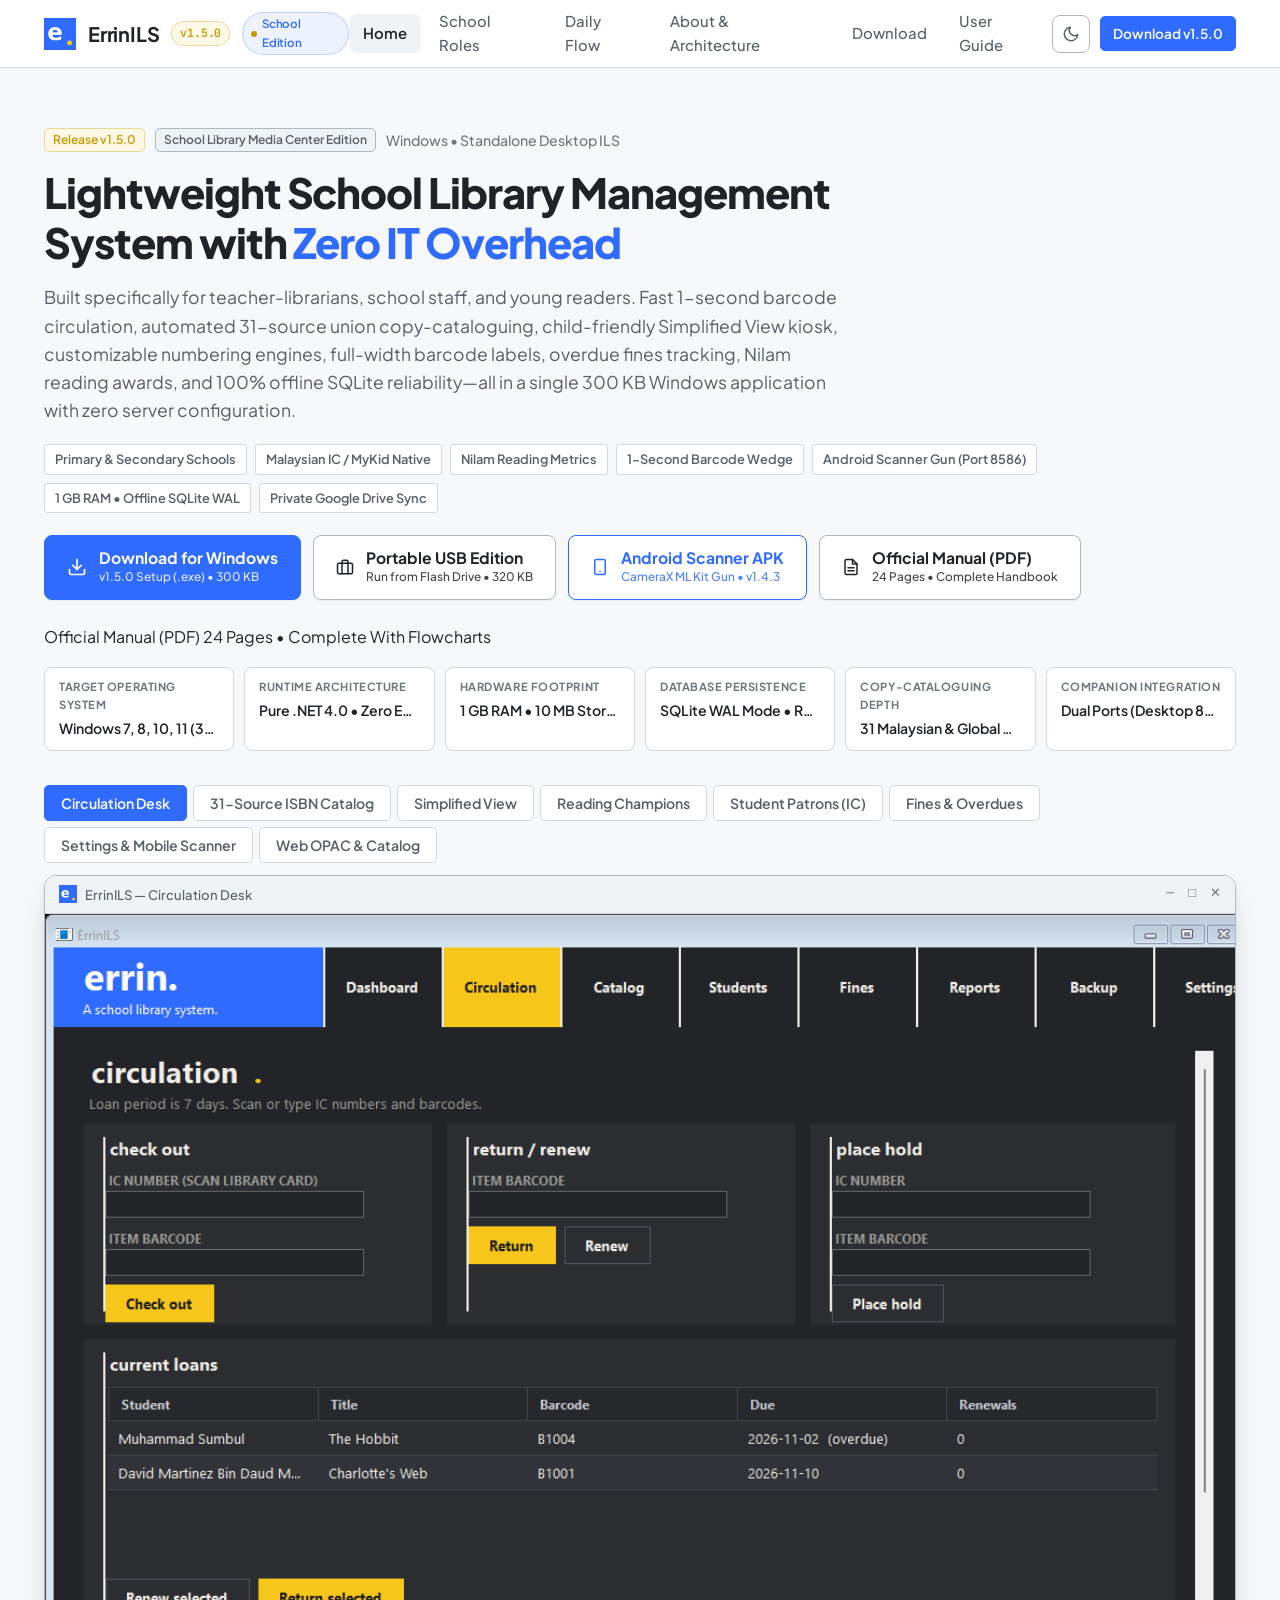
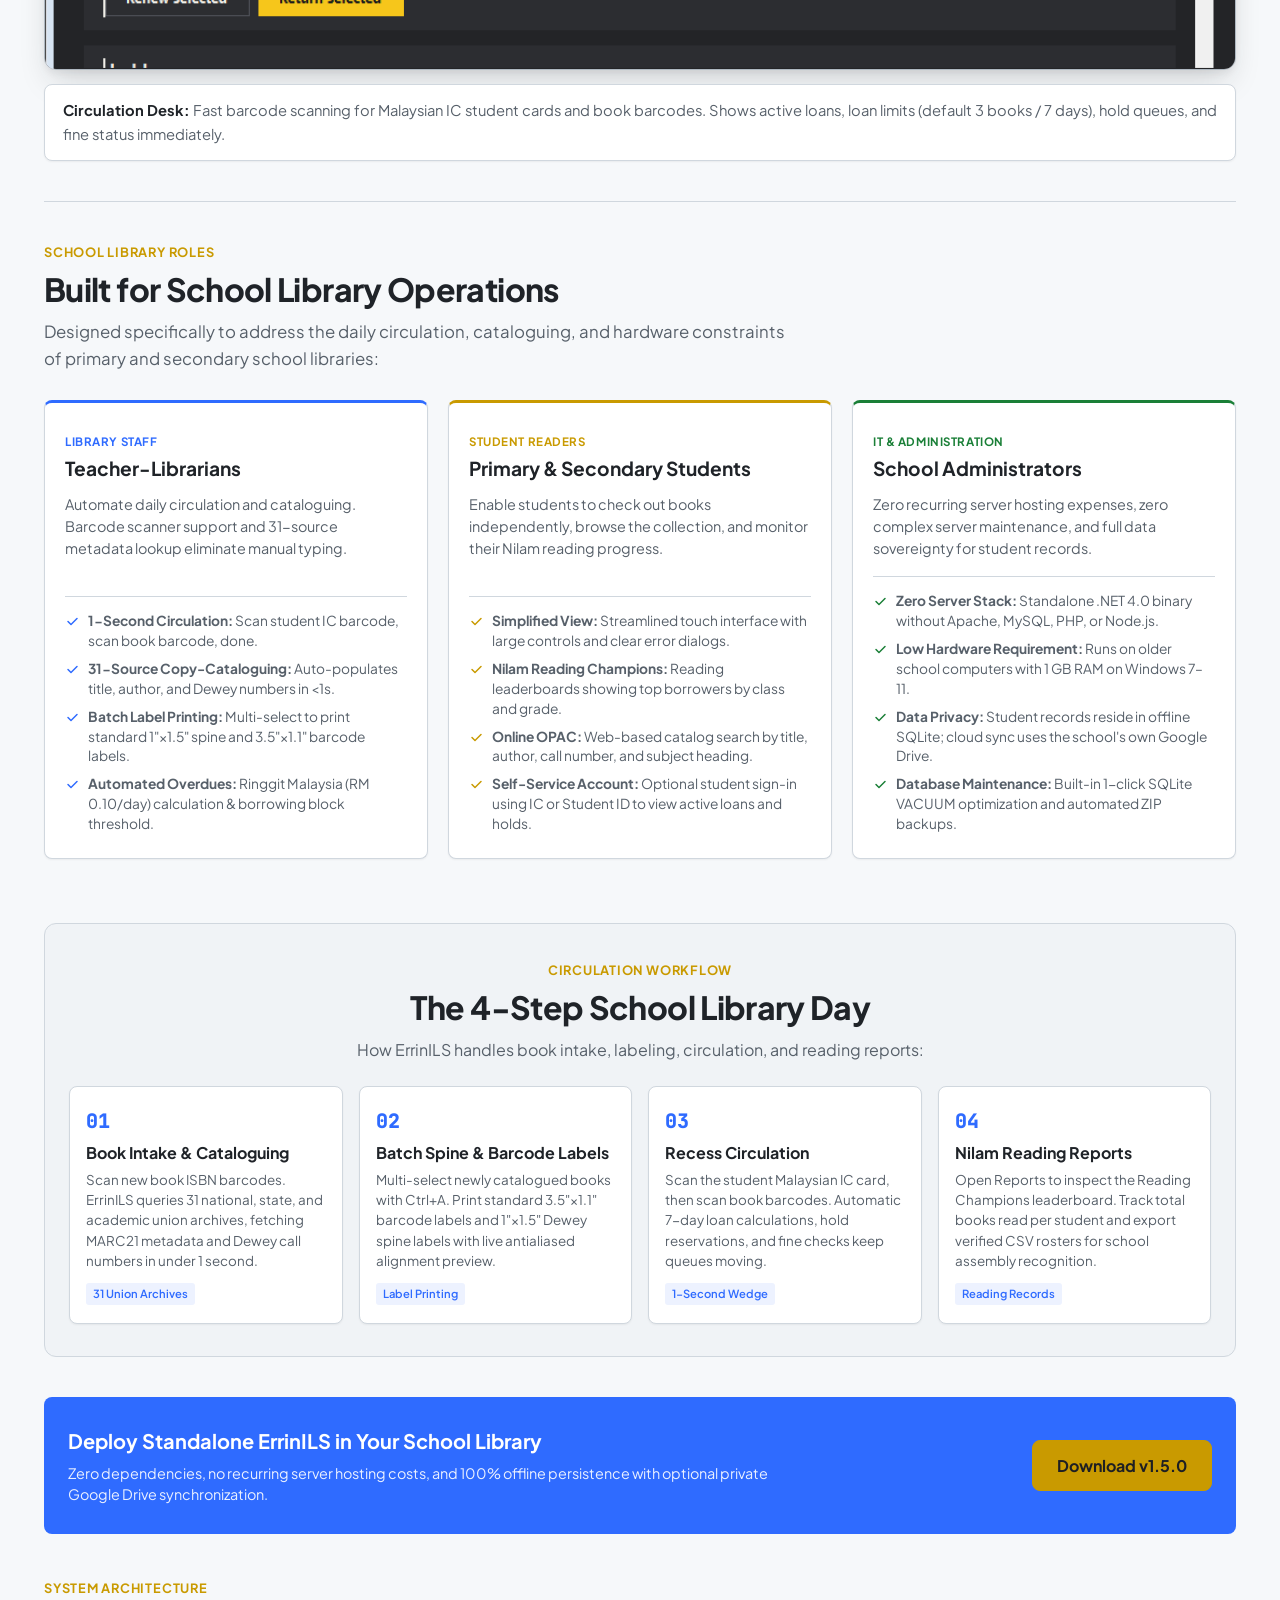
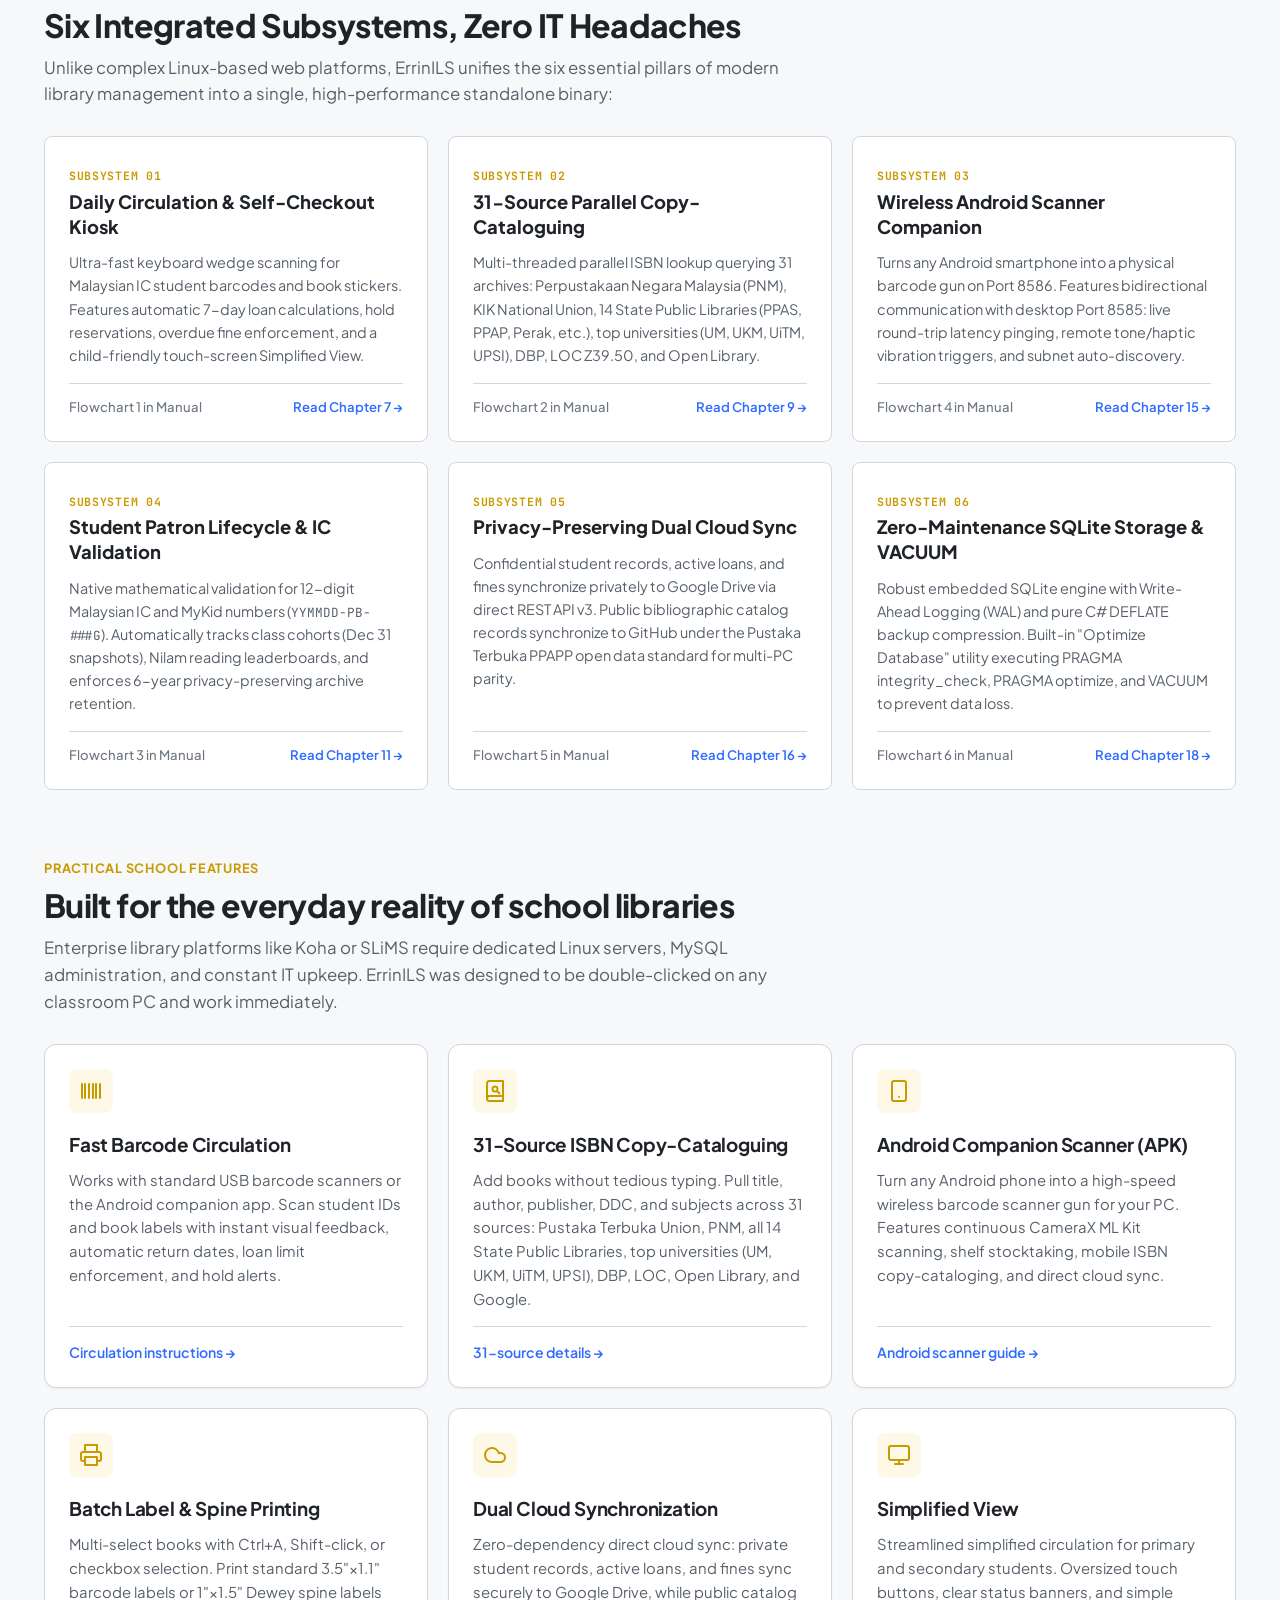
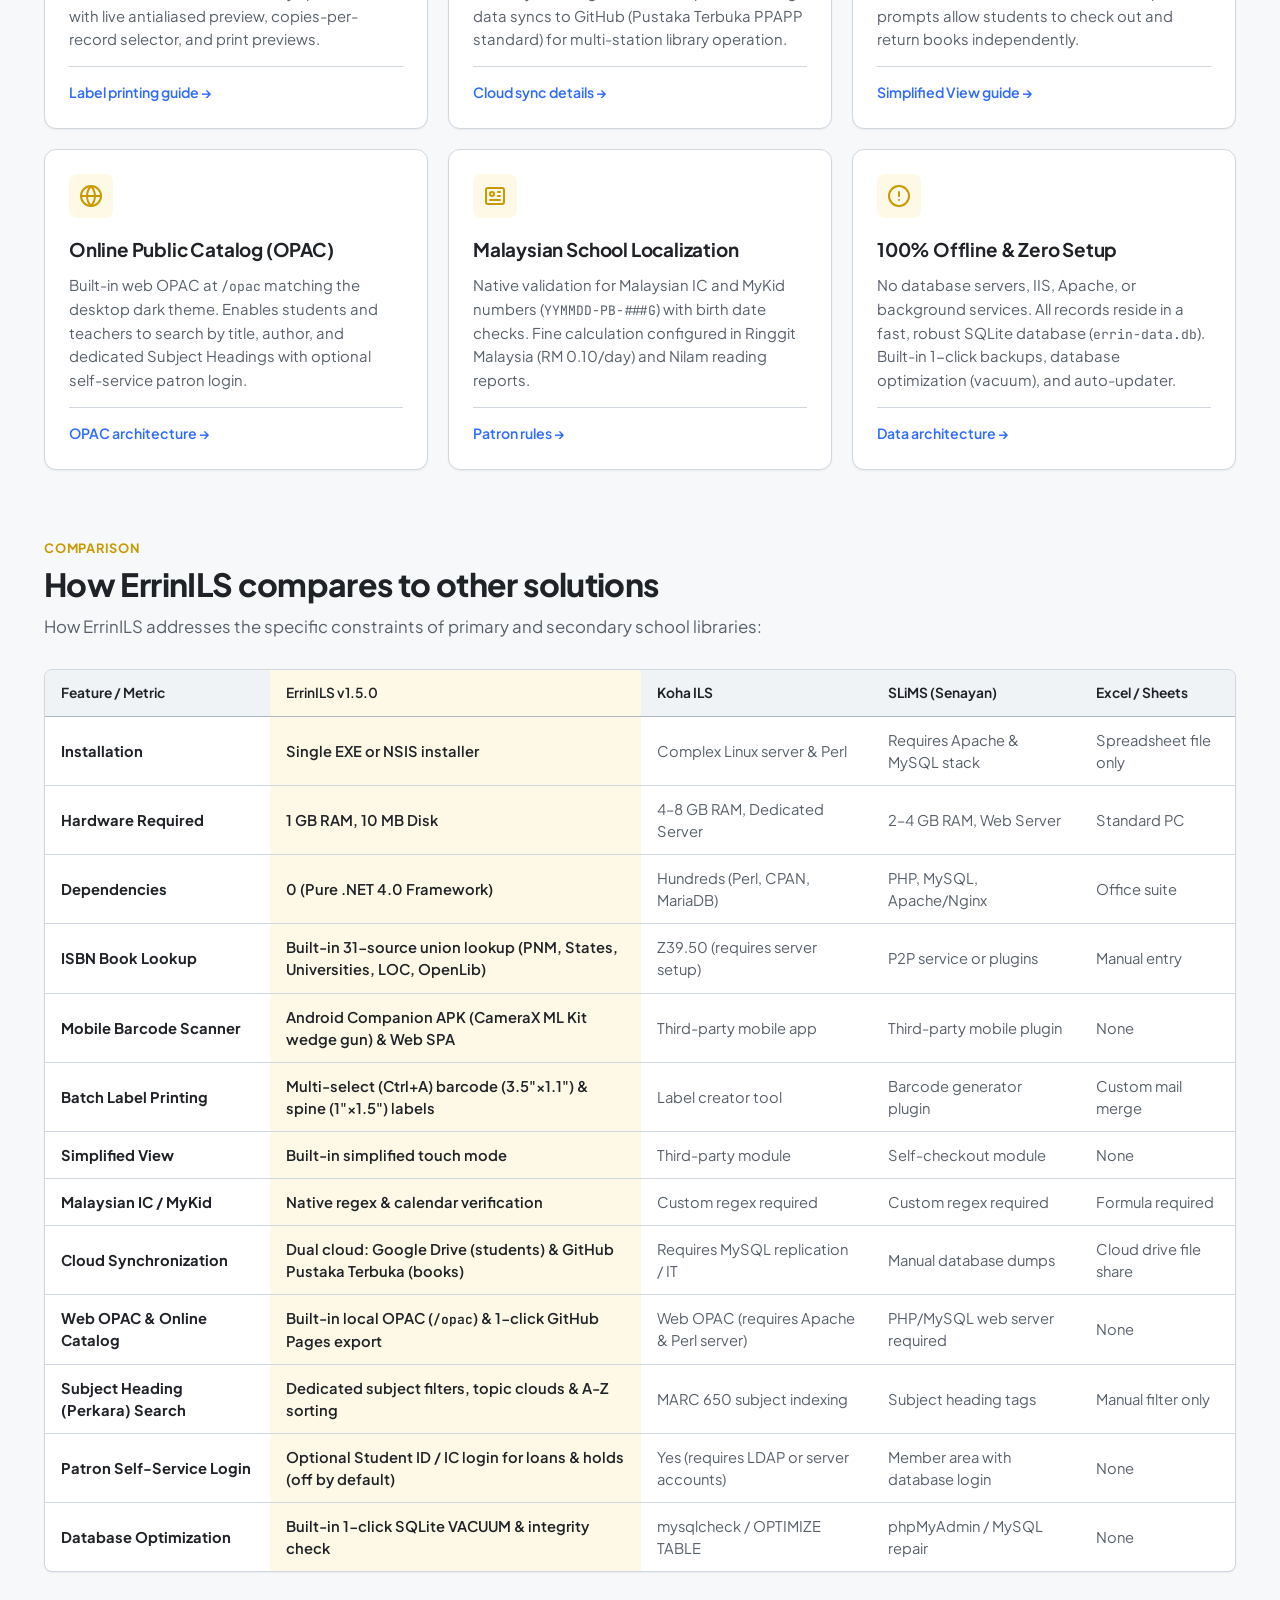
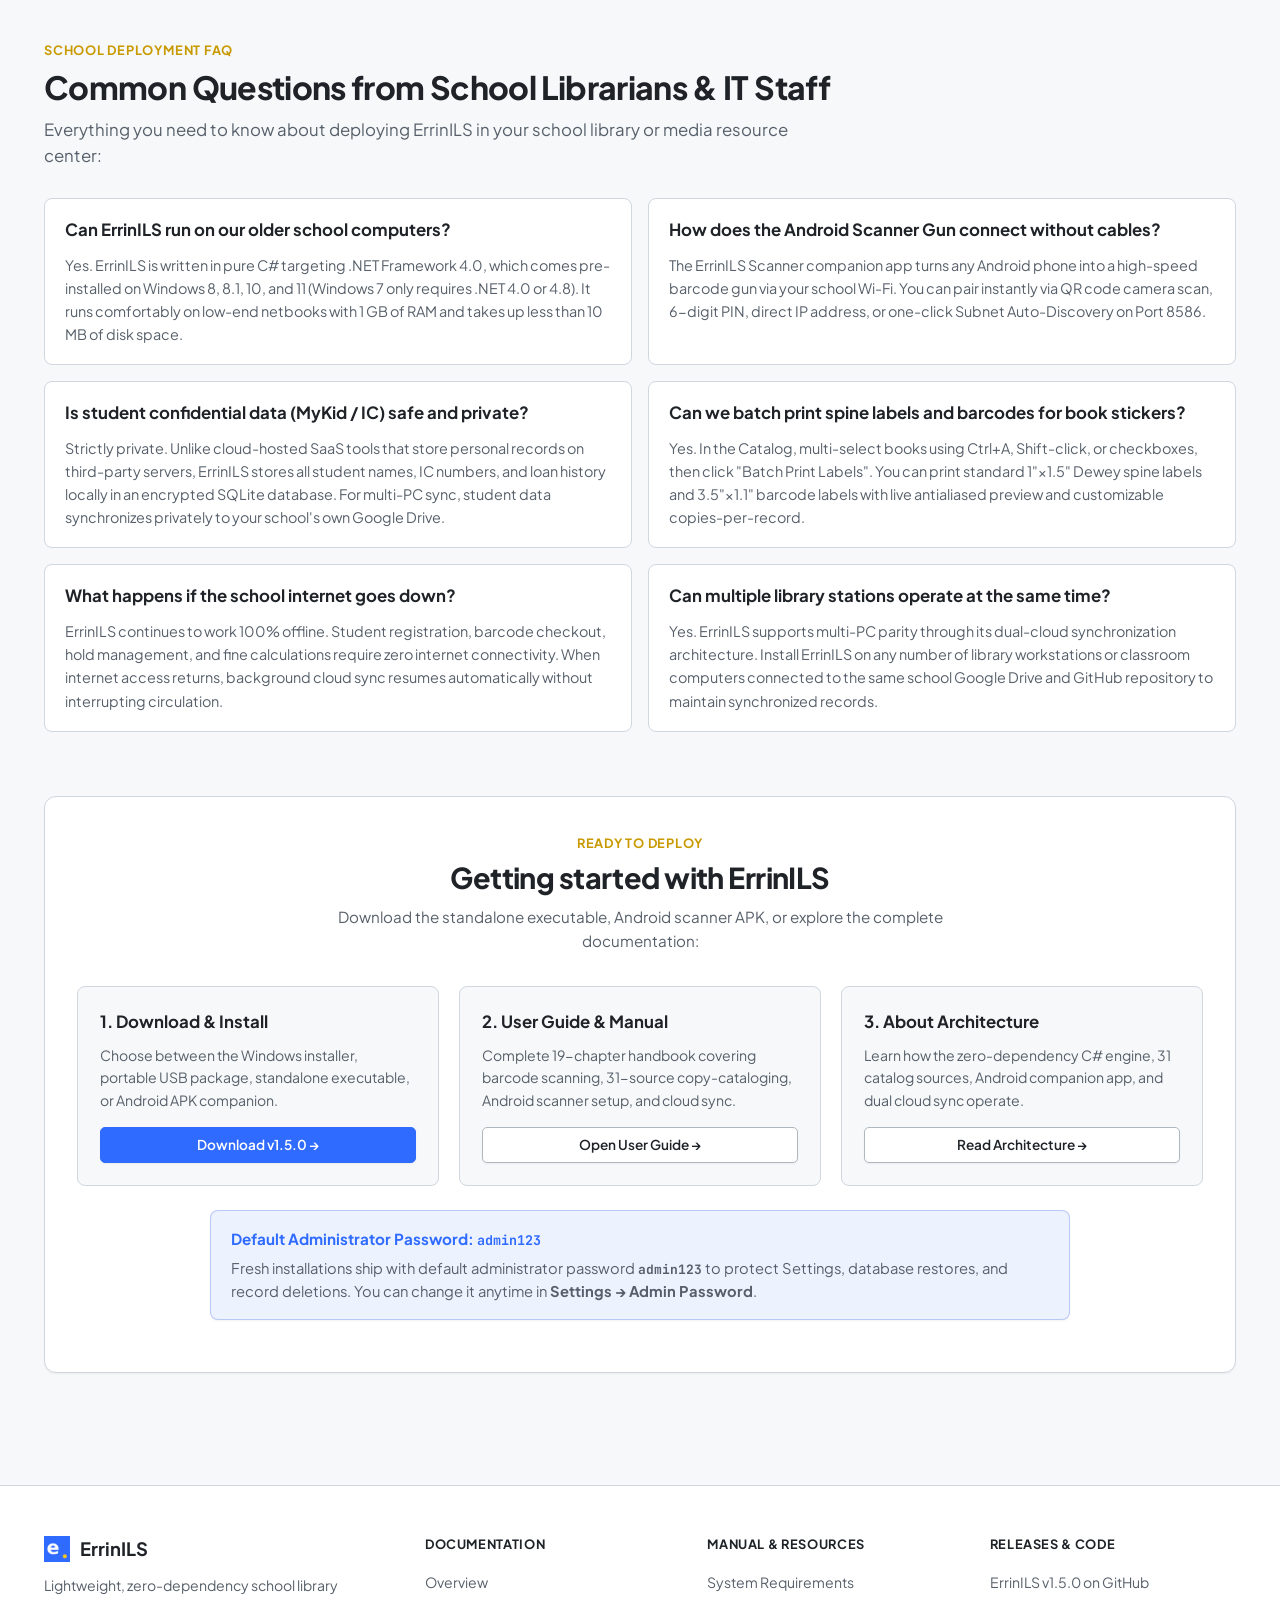
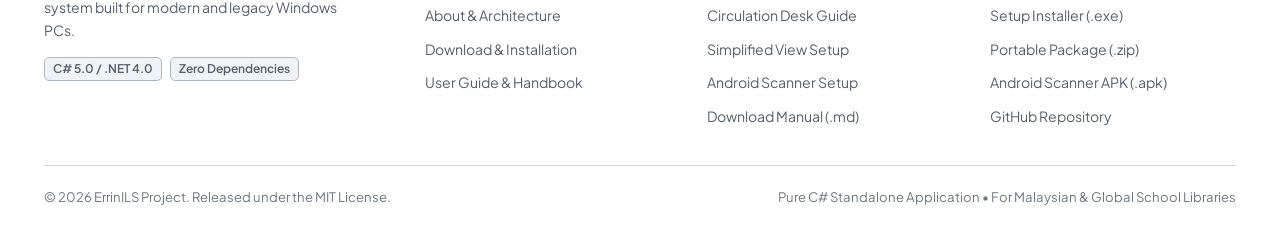
==== commit c1553190: "feat(release): v1.5.0 - Custom numbering formats, wide barcode labels, overdue fines tracking, and o" ====
--- a/docs/index.html
+++ b/docs/index.html
@@ -31,7 +31,7 @@
       <a href="index.html" class="brand-link">
         <img src="assets/icon.png" alt="ErrinILS Logo" class="brand-icon">
         <span>ErrinILS</span>
-        <span class="brand-badge">v1.4.3</span>
+        <span class="brand-badge">v1.5.0</span>
         <span class="brand-school-pill"><span class="school-dot"></span>School Edition</span>
       </a>
 
@@ -48,7 +48,7 @@
 
       <div class="nav-actions">
         <button class="theme-toggle-btn" aria-label="Toggle theme" title="Toggle theme"></button>
-        <a href="download.html" class="btn btn-primary btn-sm">Download v1.4.3</a>
+        <a href="download.html" class="btn btn-primary btn-sm">Download v1.5.0</a>
       </div>
     </div>
   </header>
@@ -61,7 +61,7 @@
       <div class="hero-container">
 
         <div class="hero-badge-row">
-          <span class="badge badge-gold">Release v1.4.3</span>
+          <span class="badge badge-gold">Release v1.5.0</span>
           <span class="badge badge-subtle">School Library Media Center Edition</span>
           <span class="hero-tagline">Windows &bull; Standalone Desktop ILS</span>
         </div>
@@ -71,7 +71,7 @@
         </h1>
 
         <p class="hero-lead">
-          Built specifically for teacher-librarians, school staff, and young readers. Fast 1-second barcode circulation, automated 31-source union copy-cataloguing, child-friendly Simplified View kiosk, Nilam reading awards, and 100% offline SQLite reliability—all in a single 294 KB Windows application with zero server configuration.
+          Built specifically for teacher-librarians, school staff, and young readers. Fast 1-second barcode circulation, automated 31-source union copy-cataloguing, child-friendly Simplified View kiosk, customizable numbering engines, full-width barcode labels, overdue fines tracking, Nilam reading awards, and 100% offline SQLite reliability—all in a single 300 KB Windows application with zero server configuration.
         </p>
 
         <!-- School Library Trust Badges -->
@@ -95,11 +95,11 @@
             </svg>
             <span class="cta-text">
               <span class="cta-title">Download for Windows</span>
-              <span class="cta-sub">v1.4.3 Setup (.exe) • 294 KB</span>
+              <span class="cta-sub">v1.5.0 Setup (.exe) • 300 KB</span>
             </span>
           </a>
 
-          <a href="https://github.com/RZSY/ErrinILS/releases/download/v1.4.3/ErrinILS-Windows-v1.4.3.zip" class="btn btn-secondary btn-hero-cta">
+          <a href="https://github.com/RZSY/ErrinILS/releases/download/v1.5.0/ErrinILS-Windows-v1.5.0.zip" class="btn btn-secondary btn-hero-cta">
             <svg width="18" height="18" viewBox="0 0 24 24" fill="none" stroke="currentColor" stroke-width="2"
               stroke-linecap="round" stroke-linejoin="round">
               <rect x="2" y="7" width="20" height="14" rx="2" ry="2"></rect>
@@ -107,7 +107,7 @@
             </svg>
             <span class="cta-text">
               <span class="cta-title">Portable USB Edition</span>
-              <span class="cta-sub">Run from Flash Drive • 315 KB</span>
+              <span class="cta-sub">Run from Flash Drive • 320 KB</span>
             </span>
           </a>
 
@@ -123,7 +123,7 @@
             </span>
           </a>
 
-          <a href="assets/ErrinILS-User-Guide.pdf" class="btn btn-secondary btn-hero-cta" download="ErrinILS-User-Guide-v1.4.3.pdf">
+          <a href="assets/ErrinILS-User-Guide.pdf" class="btn btn-secondary btn-hero-cta" download="ErrinILS-User-Guide-v1.5.0.pdf">
             <svg width="18" height="18" viewBox="0 0 24 24" fill="none" stroke="currentColor" stroke-width="2"
               stroke-linecap="round" stroke-linejoin="round">
               <path d="M14 2H6a2 2 0 0 0-2 2v16a2 2 0 0 0 2 2h12a2 2 0 0 0 2-2V8z"></path>
@@ -377,7 +377,7 @@
         </p>
       </div>
       <div>
-        <a href="download.html" class="btn btn-gold btn-lg">Download v1.4.3</a>
+        <a href="download.html" class="btn btn-gold btn-lg">Download v1.5.0</a>
       </div>
     </div>
 
@@ -686,7 +686,7 @@
           <thead>
             <tr>
               <th>Feature / Metric</th>
-              <th class="highlight">ErrinILS v1.4.3</th>
+              <th class="highlight">ErrinILS v1.5.0</th>
               <th>Koha ILS</th>
               <th>SLiMS (Senayan)</th>
               <th>Excel / Sheets</th>
@@ -867,7 +867,7 @@
           <p style="color: var(--text-muted); font-size: 0.88rem; margin-bottom: 16px;">
             Choose between the Windows installer, portable USB package, standalone executable, or Android APK companion.
           </p>
-          <a href="download.html" class="btn btn-primary btn-sm" style="width: 100%;">Download v1.4.3 →</a>
+          <a href="download.html" class="btn btn-primary btn-sm" style="width: 100%;">Download v1.5.0 →</a>
         </div>
 
         <div
@@ -946,11 +946,11 @@
         <div>
           <div class="footer-col-title">Releases &amp; Code</div>
           <ul class="footer-links">
-            <li><a href="https://github.com/RZSY/ErrinILS/releases/tag/v1.4.3" target="_blank" rel="noopener">ErrinILS
-                v1.4.3 on GitHub</a></li>
-            <li><a href="https://github.com/RZSY/ErrinILS/releases/download/v1.4.3/ErrinILS-Setup-1.4.3.exe">Setup
+            <li><a href="https://github.com/RZSY/ErrinILS/releases/tag/v1.5.0" target="_blank" rel="noopener">ErrinILS
+                v1.5.0 on GitHub</a></li>
+            <li><a href="https://github.com/RZSY/ErrinILS/releases/download/v1.5.0/ErrinILS-Setup-1.5.0.exe">Setup
                 Installer (.exe)</a></li>
-            <li><a href="https://github.com/RZSY/ErrinILS/releases/download/v1.4.3/ErrinILS-Windows-v1.4.3.zip">Portable
+            <li><a href="https://github.com/RZSY/ErrinILS/releases/download/v1.5.0/ErrinILS-Windows-v1.5.0.zip">Portable
                 Package (.zip)</a></li>
             <li><a href="https://github.com/RZSY/ErrinILS/releases/download/v1.4.3/ErrinILS-Scanner-v1.4.3.apk">Android
                 Scanner APK (.apk)</a></li>
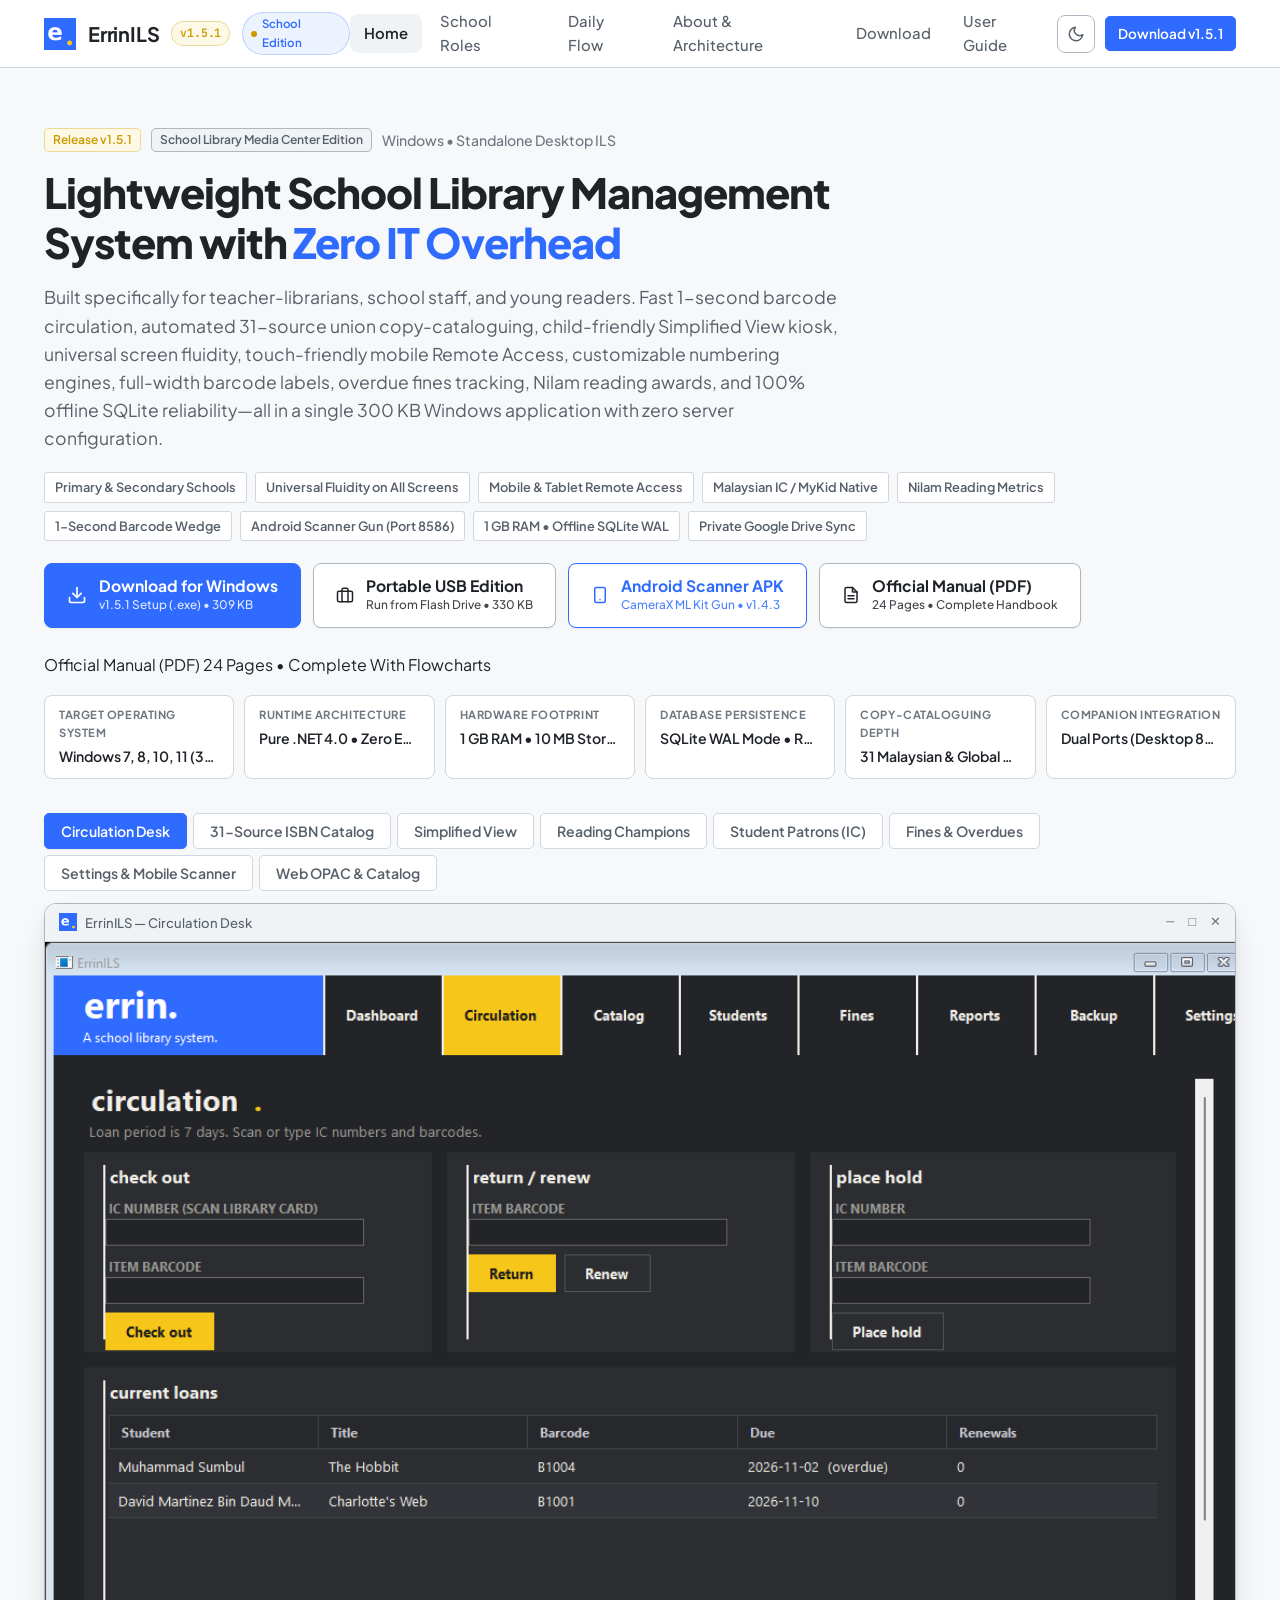
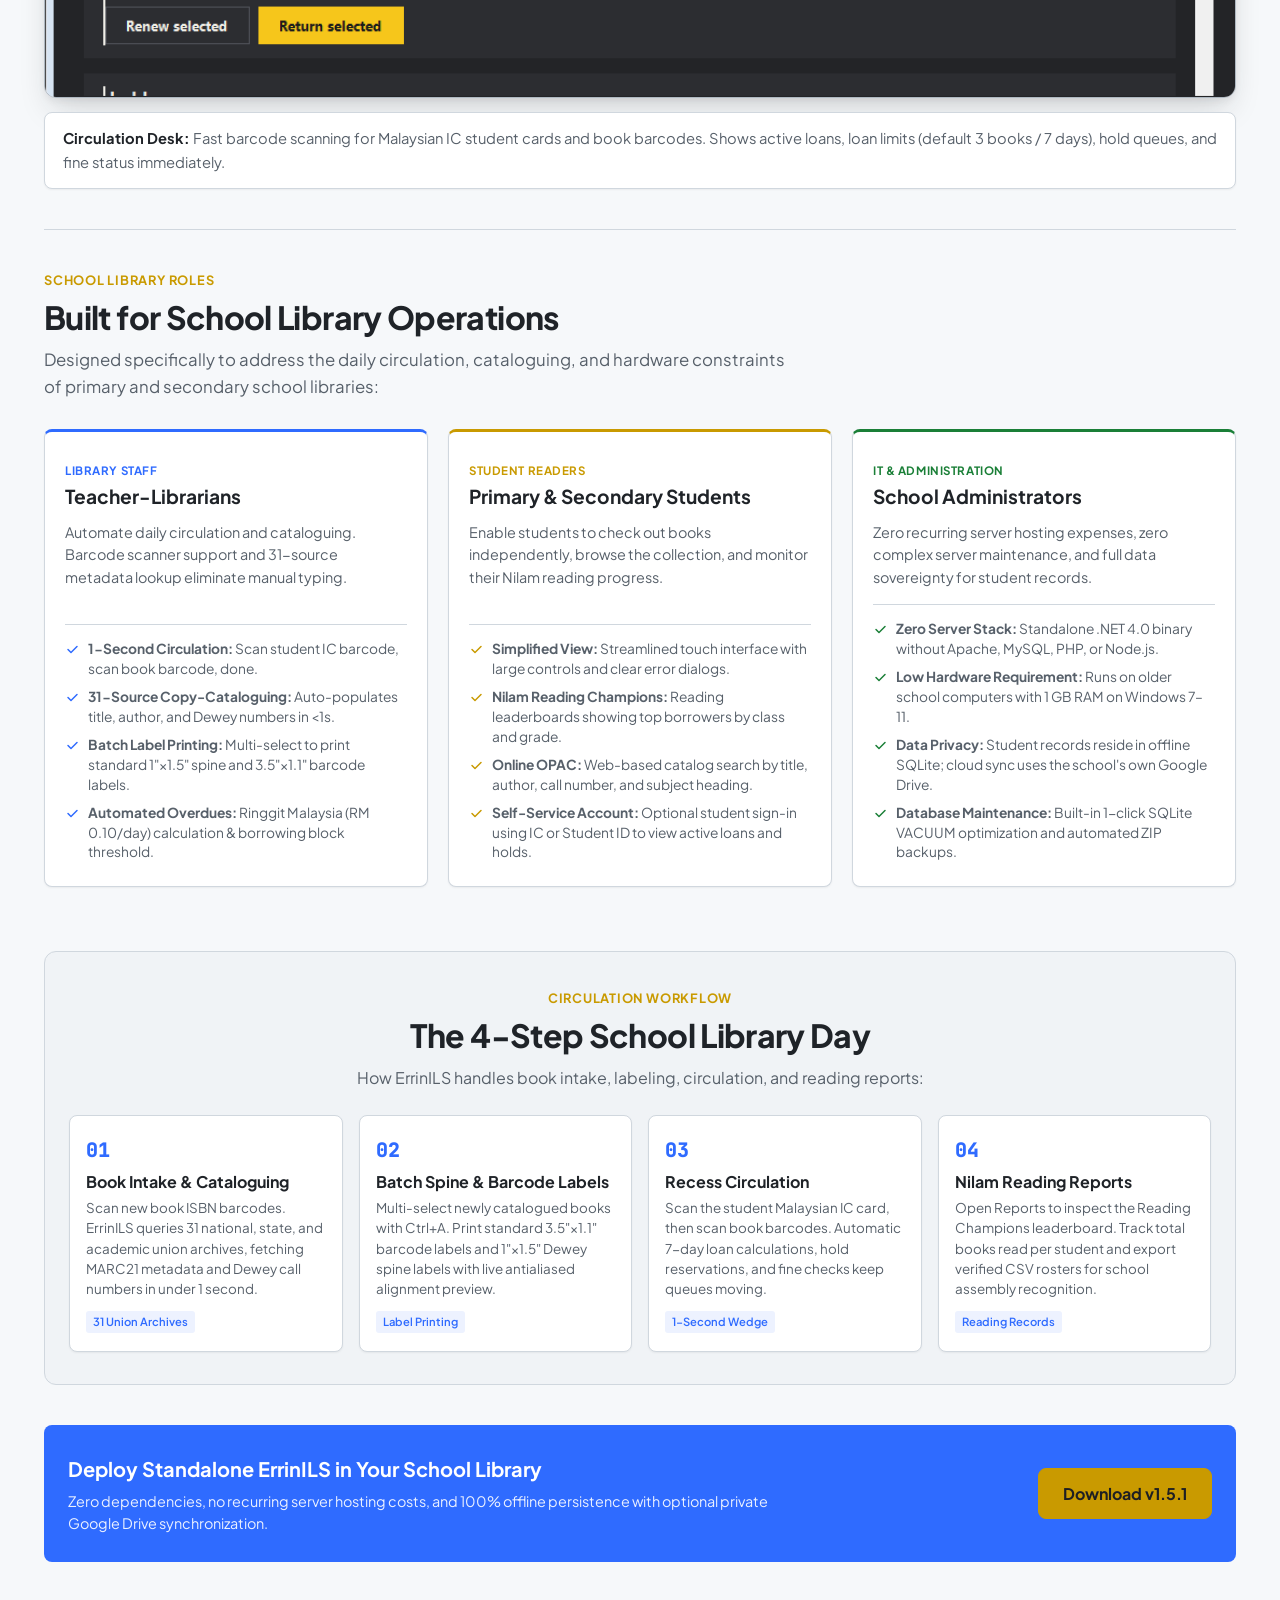
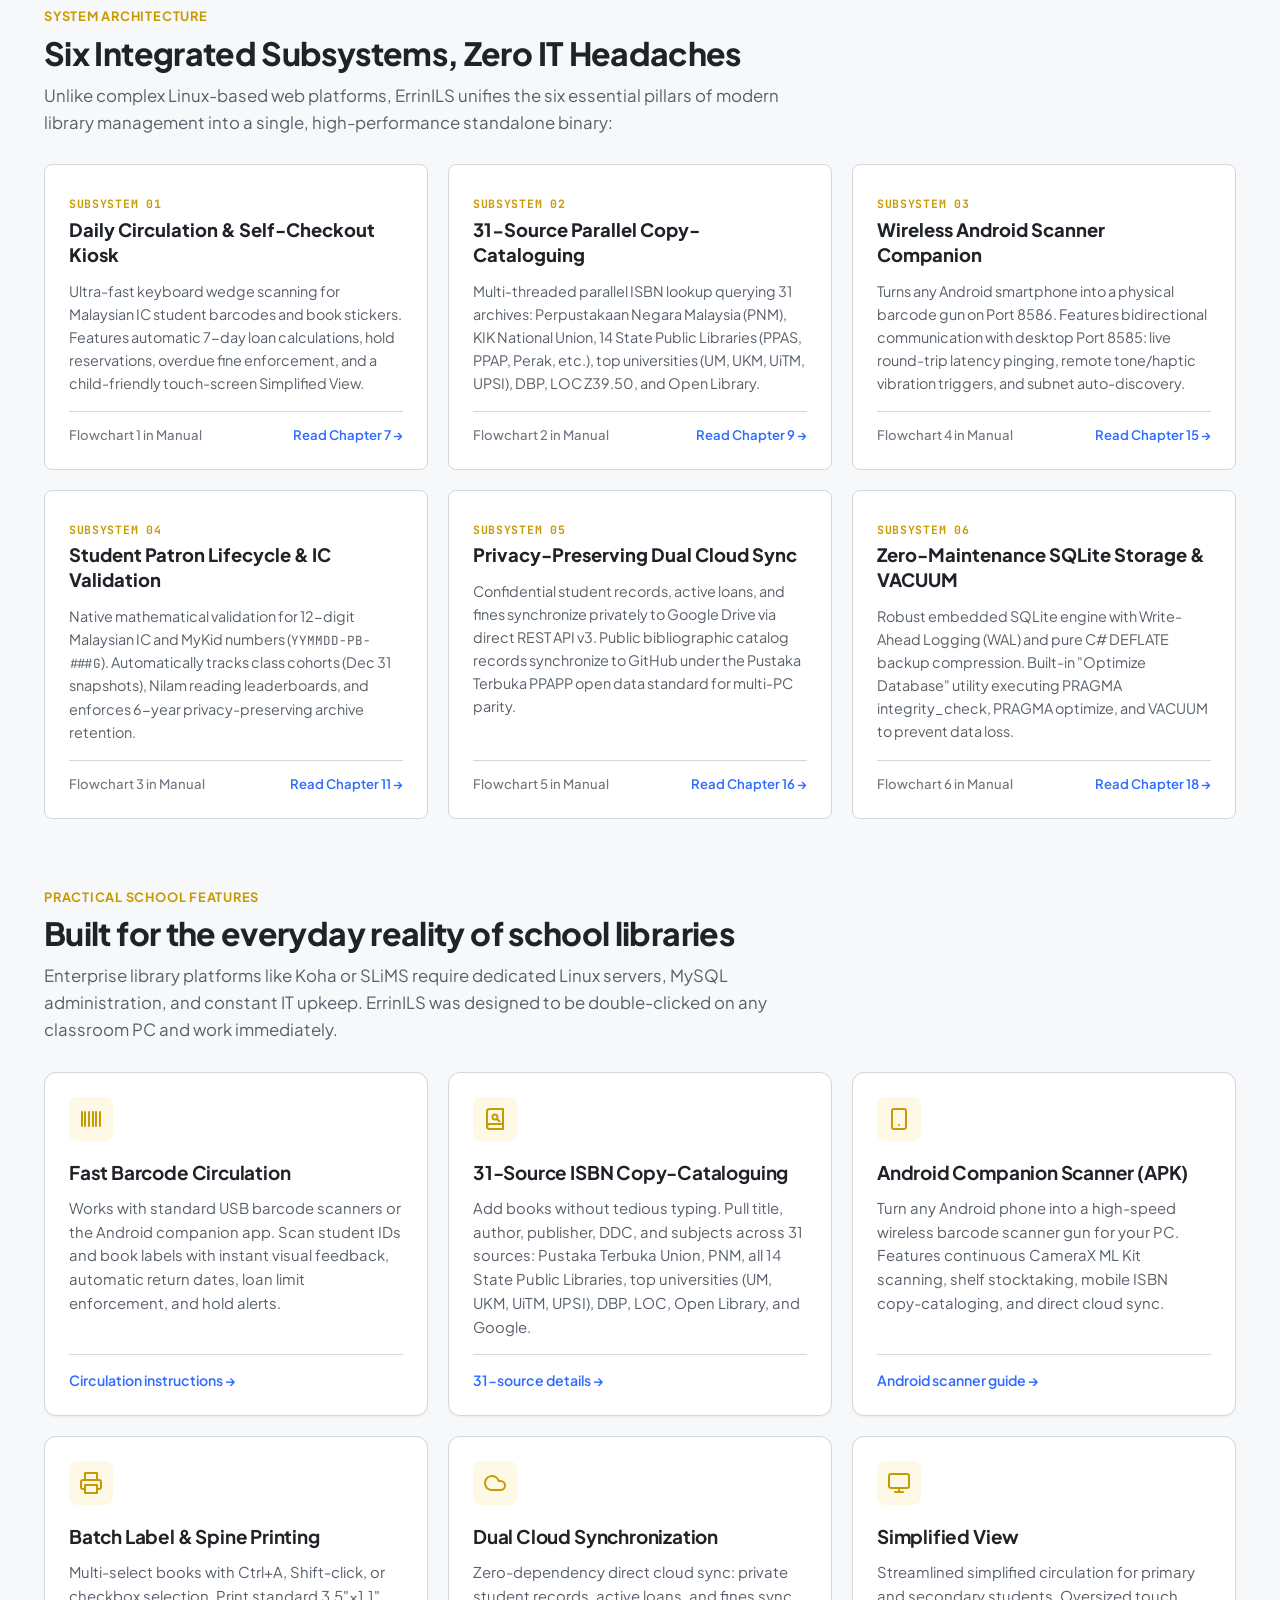
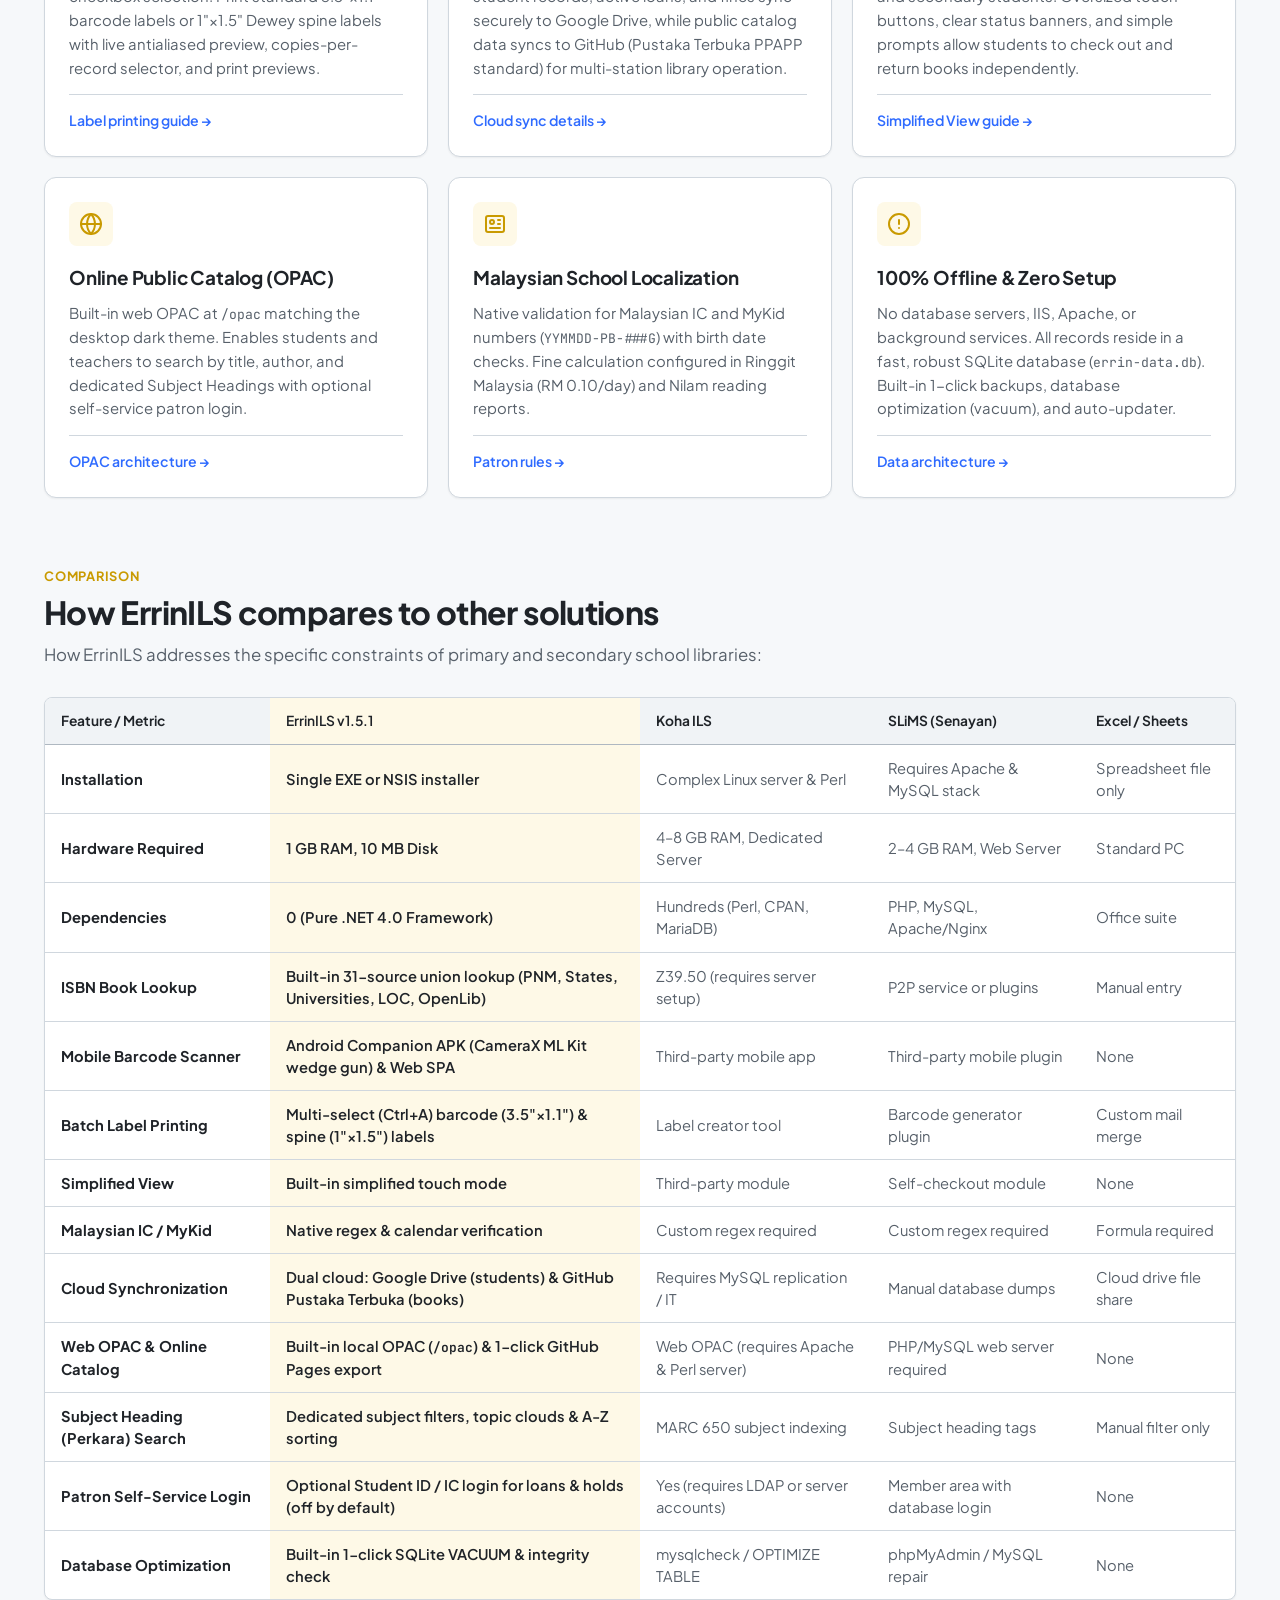
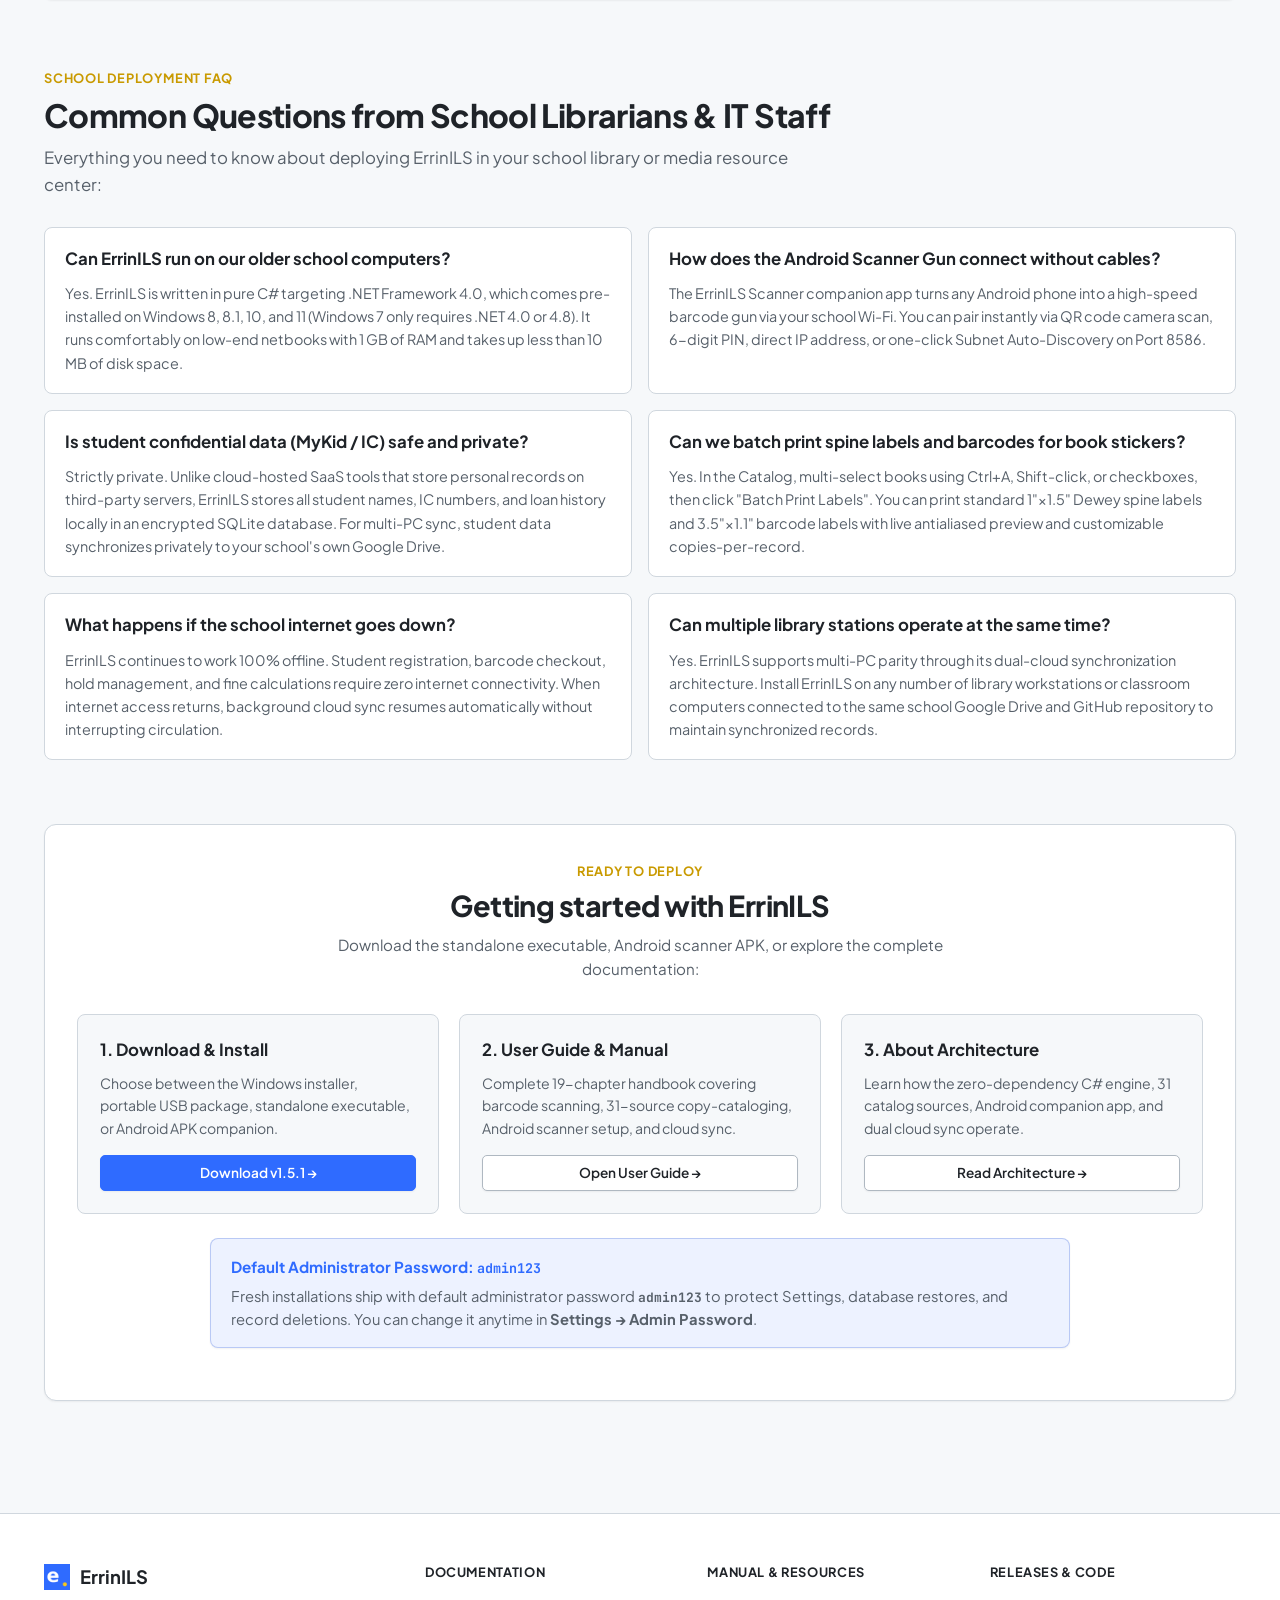
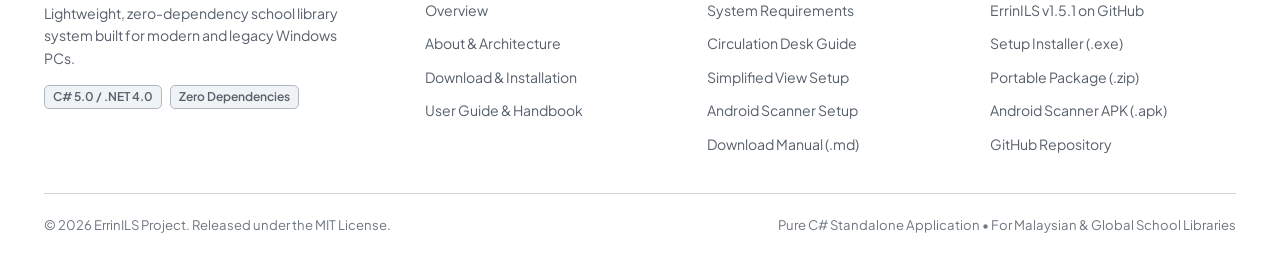
==== commit d2244b23: "feat(release): v1.5.1 - Universal screen fluidity, responsive Remote Access for mobile & tablets, an" ====
--- a/docs/index.html
+++ b/docs/index.html
@@ -31,7 +31,7 @@
       <a href="index.html" class="brand-link">
         <img src="assets/icon.png" alt="ErrinILS Logo" class="brand-icon">
         <span>ErrinILS</span>
-        <span class="brand-badge">v1.5.0</span>
+        <span class="brand-badge">v1.5.1</span>
         <span class="brand-school-pill"><span class="school-dot"></span>School Edition</span>
       </a>
 
@@ -48,7 +48,7 @@
 
       <div class="nav-actions">
         <button class="theme-toggle-btn" aria-label="Toggle theme" title="Toggle theme"></button>
-        <a href="download.html" class="btn btn-primary btn-sm">Download v1.5.0</a>
+        <a href="download.html" class="btn btn-primary btn-sm">Download v1.5.1</a>
       </div>
     </div>
   </header>
@@ -61,7 +61,7 @@
       <div class="hero-container">
 
         <div class="hero-badge-row">
-          <span class="badge badge-gold">Release v1.5.0</span>
+          <span class="badge badge-gold">Release v1.5.1</span>
           <span class="badge badge-subtle">School Library Media Center Edition</span>
           <span class="hero-tagline">Windows &bull; Standalone Desktop ILS</span>
         </div>
@@ -71,12 +71,14 @@
         </h1>
 
         <p class="hero-lead">
-          Built specifically for teacher-librarians, school staff, and young readers. Fast 1-second barcode circulation, automated 31-source union copy-cataloguing, child-friendly Simplified View kiosk, customizable numbering engines, full-width barcode labels, overdue fines tracking, Nilam reading awards, and 100% offline SQLite reliability—all in a single 300 KB Windows application with zero server configuration.
+          Built specifically for teacher-librarians, school staff, and young readers. Fast 1-second barcode circulation, automated 31-source union copy-cataloguing, child-friendly Simplified View kiosk, universal screen fluidity, touch-friendly mobile Remote Access, customizable numbering engines, full-width barcode labels, overdue fines tracking, Nilam reading awards, and 100% offline SQLite reliability—all in a single 300 KB Windows application with zero server configuration.
         </p>
 
         <!-- School Library Trust Badges -->
         <div class="school-trust-badges">
           <div class="trust-badge">Primary &amp; Secondary Schools</div>
+          <div class="trust-badge">Universal Fluidity on All Screens</div>
+          <div class="trust-badge">Mobile &amp; Tablet Remote Access</div>
           <div class="trust-badge">Malaysian IC / MyKid Native</div>
           <div class="trust-badge">Nilam Reading Metrics</div>
           <div class="trust-badge">1-Second Barcode Wedge</div>
@@ -95,11 +97,11 @@
             </svg>
             <span class="cta-text">
               <span class="cta-title">Download for Windows</span>
-              <span class="cta-sub">v1.5.0 Setup (.exe) • 300 KB</span>
+              <span class="cta-sub">v1.5.1 Setup (.exe) • 309 KB</span>
             </span>
           </a>
 
-          <a href="https://github.com/RZSY/ErrinILS/releases/download/v1.5.0/ErrinILS-Windows-v1.5.0.zip" class="btn btn-secondary btn-hero-cta">
+          <a href="https://github.com/RZSY/ErrinILS/releases/download/v1.5.1/ErrinILS-Windows-v1.5.1.zip" class="btn btn-secondary btn-hero-cta">
             <svg width="18" height="18" viewBox="0 0 24 24" fill="none" stroke="currentColor" stroke-width="2"
               stroke-linecap="round" stroke-linejoin="round">
               <rect x="2" y="7" width="20" height="14" rx="2" ry="2"></rect>
@@ -107,7 +109,7 @@
             </svg>
             <span class="cta-text">
               <span class="cta-title">Portable USB Edition</span>
-              <span class="cta-sub">Run from Flash Drive • 320 KB</span>
+              <span class="cta-sub">Run from Flash Drive • 330 KB</span>
             </span>
           </a>
 
@@ -123,7 +125,7 @@
             </span>
           </a>
 
-          <a href="assets/ErrinILS-User-Guide.pdf" class="btn btn-secondary btn-hero-cta" download="ErrinILS-User-Guide-v1.5.0.pdf">
+          <a href="assets/ErrinILS-User-Guide.pdf" class="btn btn-secondary btn-hero-cta" download="ErrinILS-User-Guide-v1.5.1.pdf">
             <svg width="18" height="18" viewBox="0 0 24 24" fill="none" stroke="currentColor" stroke-width="2"
               stroke-linecap="round" stroke-linejoin="round">
               <path d="M14 2H6a2 2 0 0 0-2 2v16a2 2 0 0 0 2 2h12a2 2 0 0 0 2-2V8z"></path>
@@ -377,7 +379,7 @@
         </p>
       </div>
       <div>
-        <a href="download.html" class="btn btn-gold btn-lg">Download v1.5.0</a>
+        <a href="download.html" class="btn btn-gold btn-lg">Download v1.5.1</a>
       </div>
     </div>
 
@@ -686,7 +688,7 @@
           <thead>
             <tr>
               <th>Feature / Metric</th>
-              <th class="highlight">ErrinILS v1.5.0</th>
+              <th class="highlight">ErrinILS v1.5.1</th>
               <th>Koha ILS</th>
               <th>SLiMS (Senayan)</th>
               <th>Excel / Sheets</th>
@@ -867,7 +869,7 @@
           <p style="color: var(--text-muted); font-size: 0.88rem; margin-bottom: 16px;">
             Choose between the Windows installer, portable USB package, standalone executable, or Android APK companion.
           </p>
-          <a href="download.html" class="btn btn-primary btn-sm" style="width: 100%;">Download v1.5.0 →</a>
+          <a href="download.html" class="btn btn-primary btn-sm" style="width: 100%;">Download v1.5.1 →</a>
         </div>
 
         <div
@@ -946,11 +948,11 @@
         <div>
           <div class="footer-col-title">Releases &amp; Code</div>
           <ul class="footer-links">
-            <li><a href="https://github.com/RZSY/ErrinILS/releases/tag/v1.5.0" target="_blank" rel="noopener">ErrinILS
-                v1.5.0 on GitHub</a></li>
-            <li><a href="https://github.com/RZSY/ErrinILS/releases/download/v1.5.0/ErrinILS-Setup-1.5.0.exe">Setup
+            <li><a href="https://github.com/RZSY/ErrinILS/releases/tag/v1.5.1" target="_blank" rel="noopener">ErrinILS
+                v1.5.1 on GitHub</a></li>
+            <li><a href="https://github.com/RZSY/ErrinILS/releases/download/v1.5.1/ErrinILS-Setup-1.5.1.exe">Setup
                 Installer (.exe)</a></li>
-            <li><a href="https://github.com/RZSY/ErrinILS/releases/download/v1.5.0/ErrinILS-Windows-v1.5.0.zip">Portable
+            <li><a href="https://github.com/RZSY/ErrinILS/releases/download/v1.5.1/ErrinILS-Windows-v1.5.1.zip">Portable
                 Package (.zip)</a></li>
             <li><a href="https://github.com/RZSY/ErrinILS/releases/download/v1.4.3/ErrinILS-Scanner-v1.4.3.apk">Android
                 Scanner APK (.apk)</a></li>
